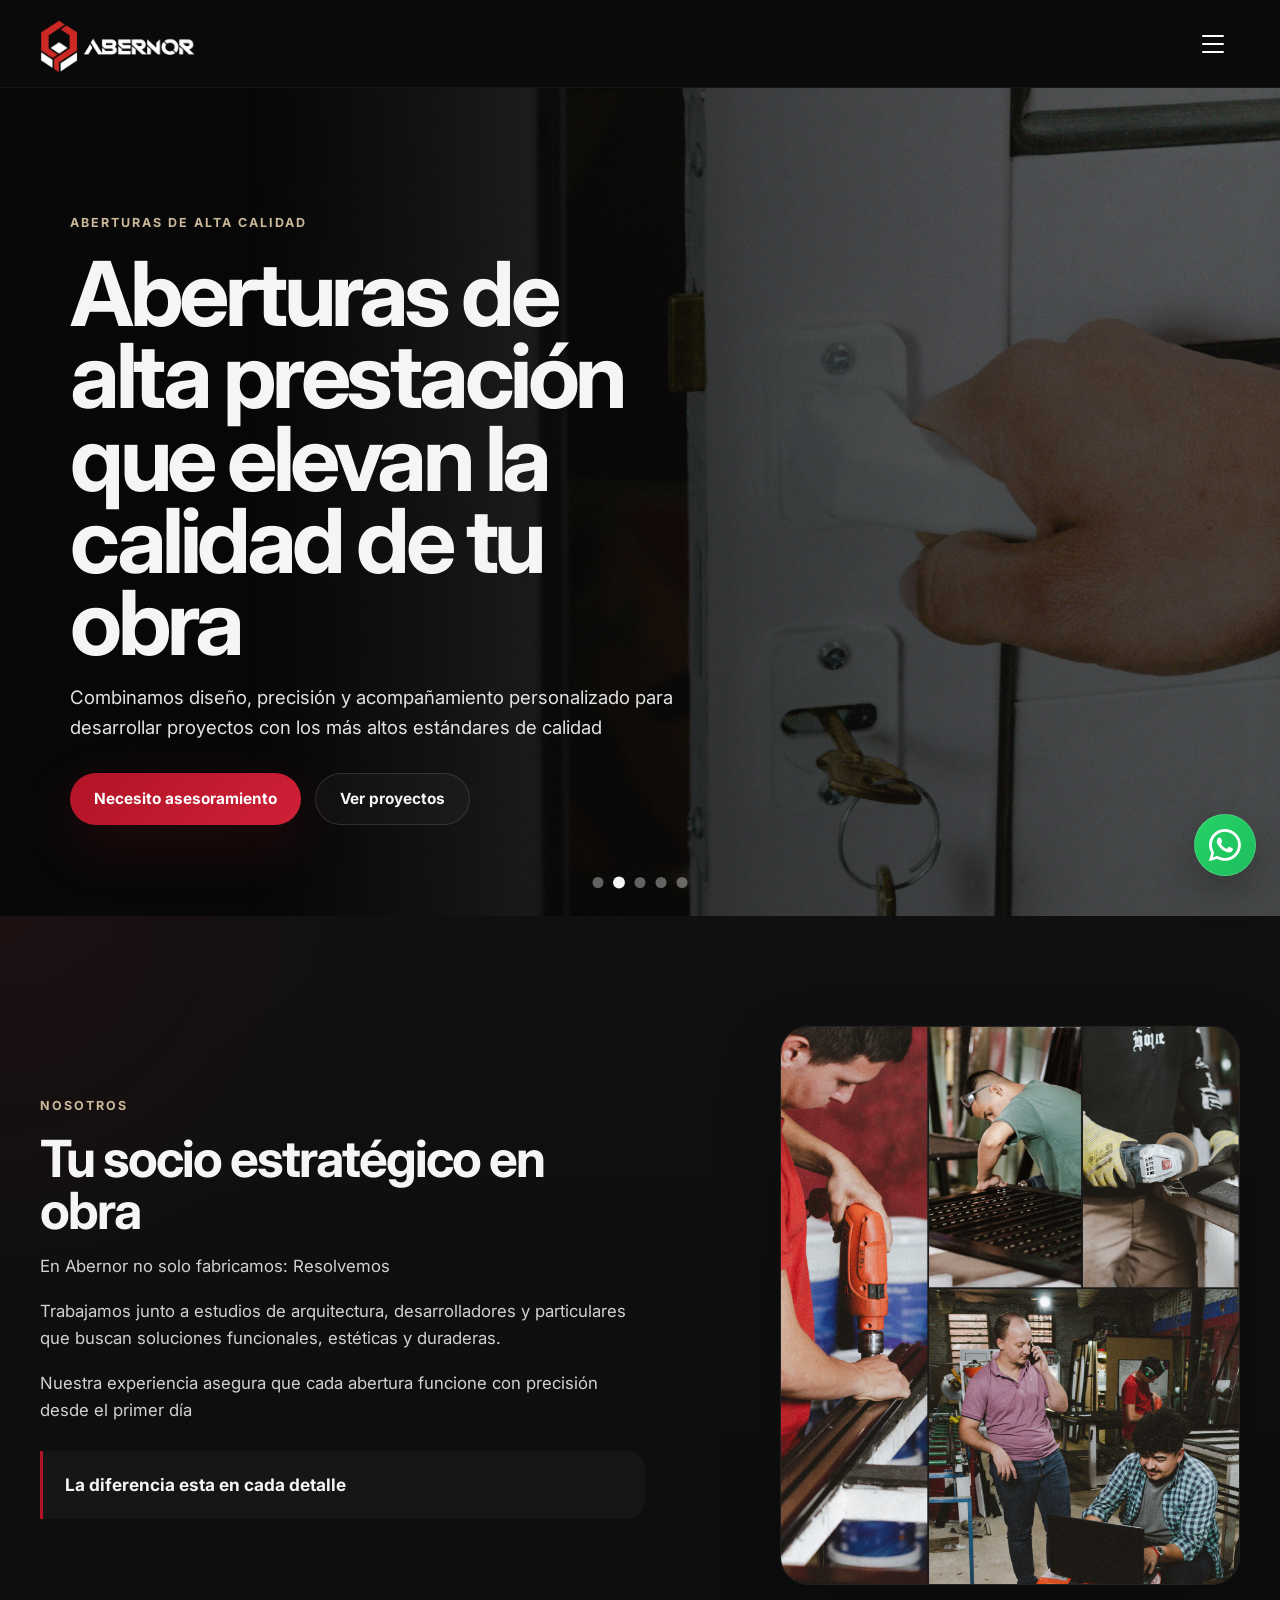
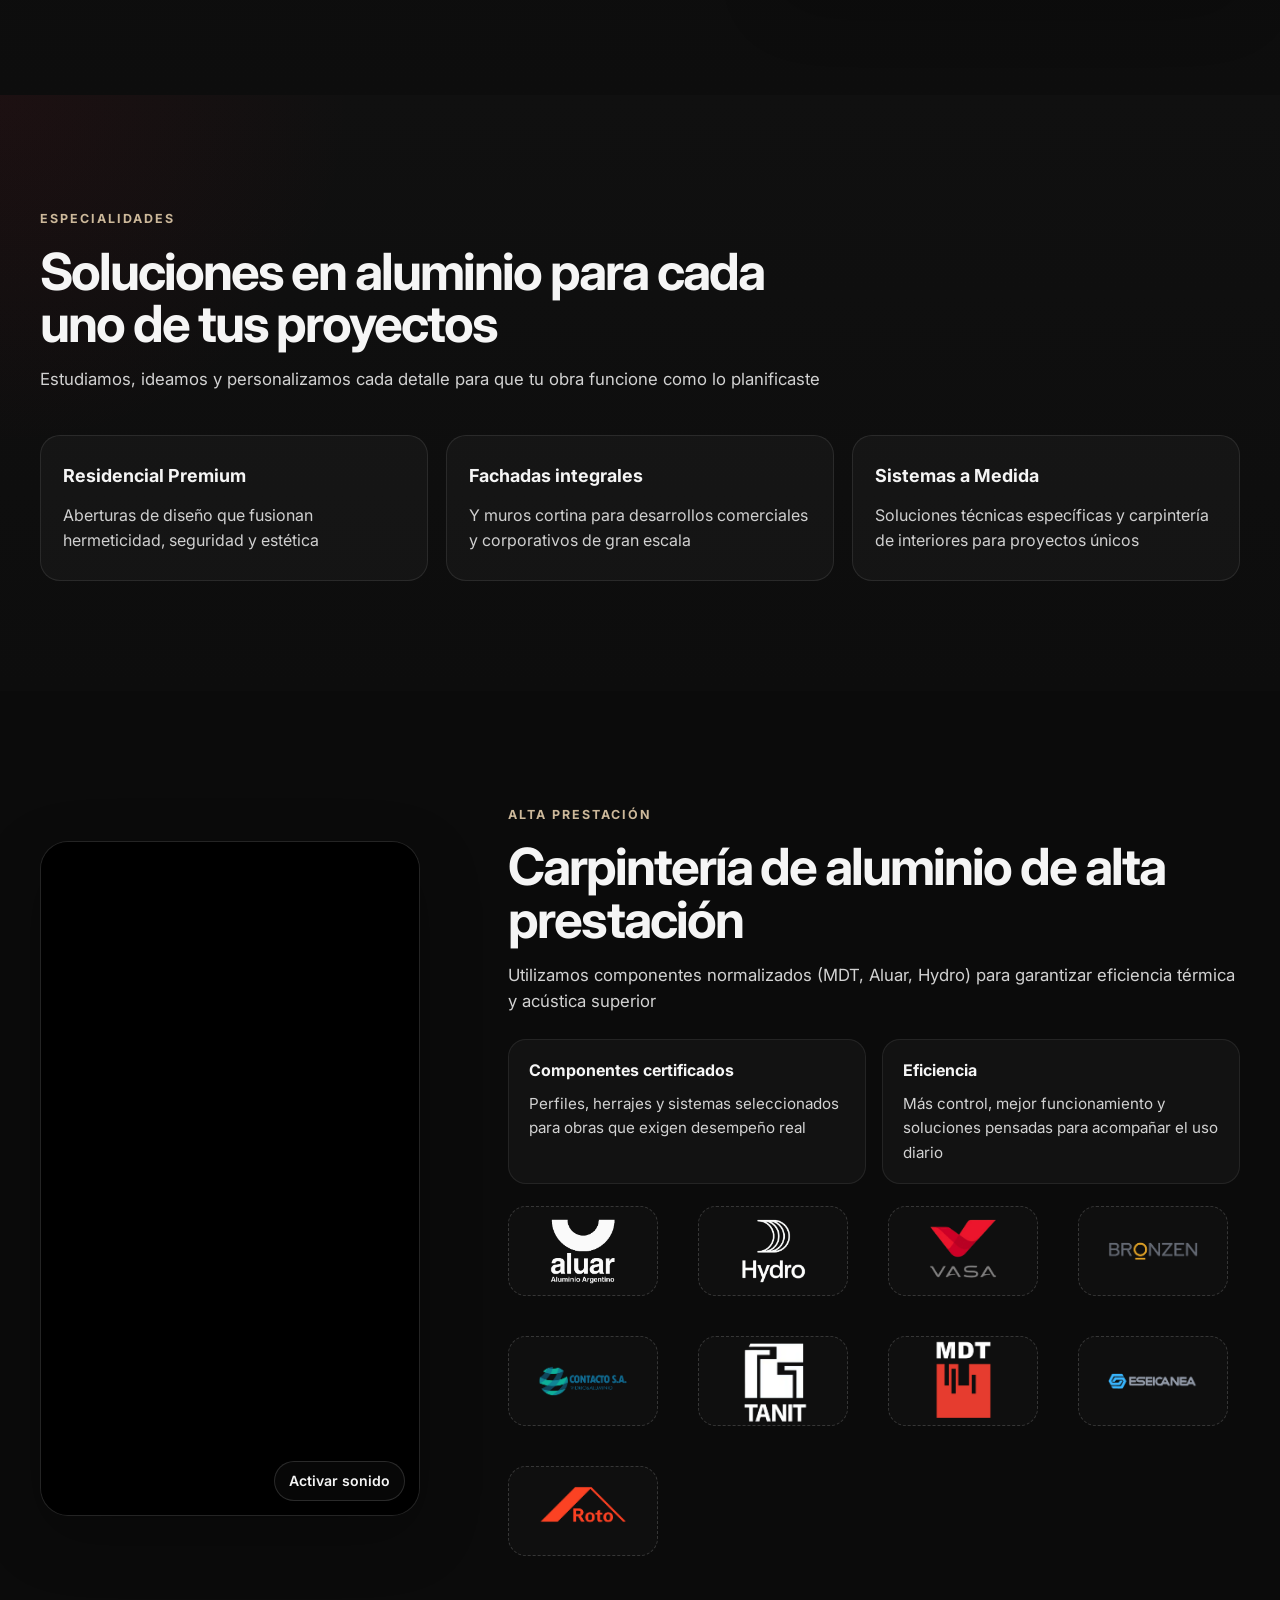
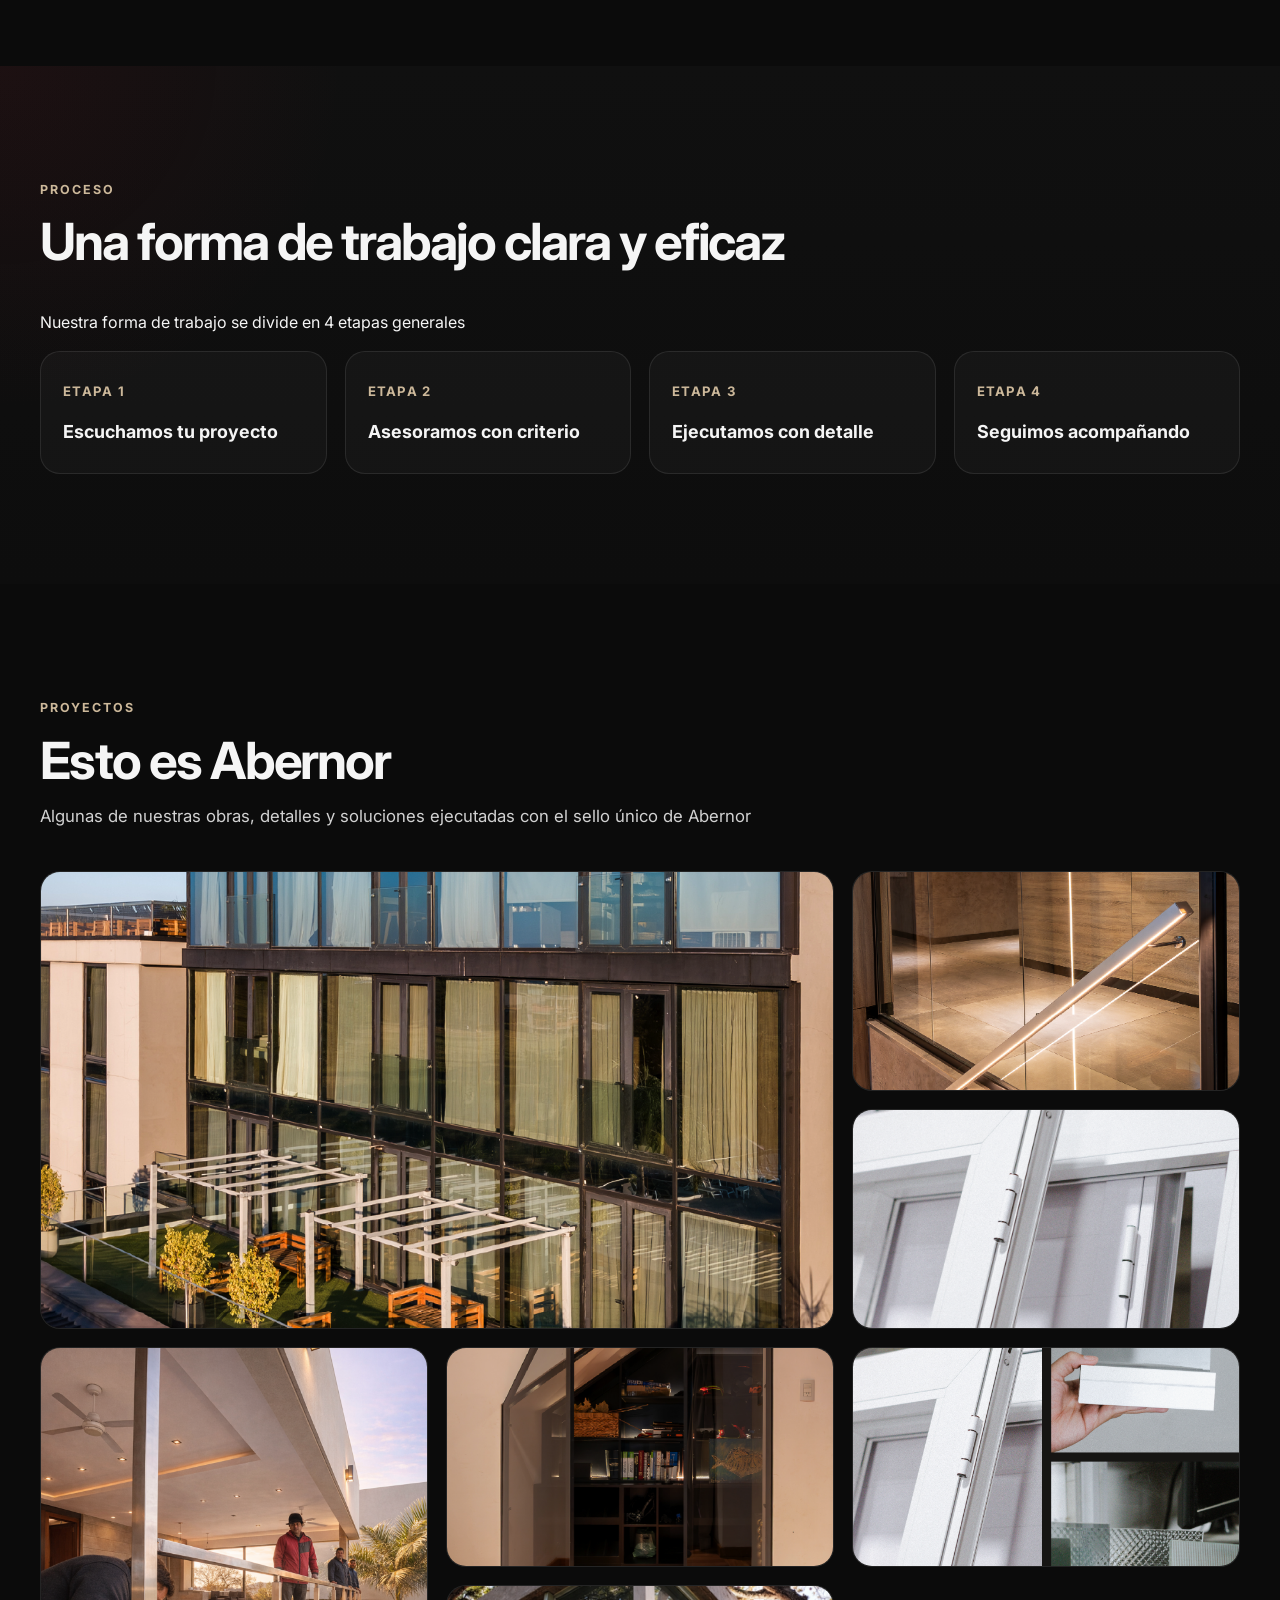
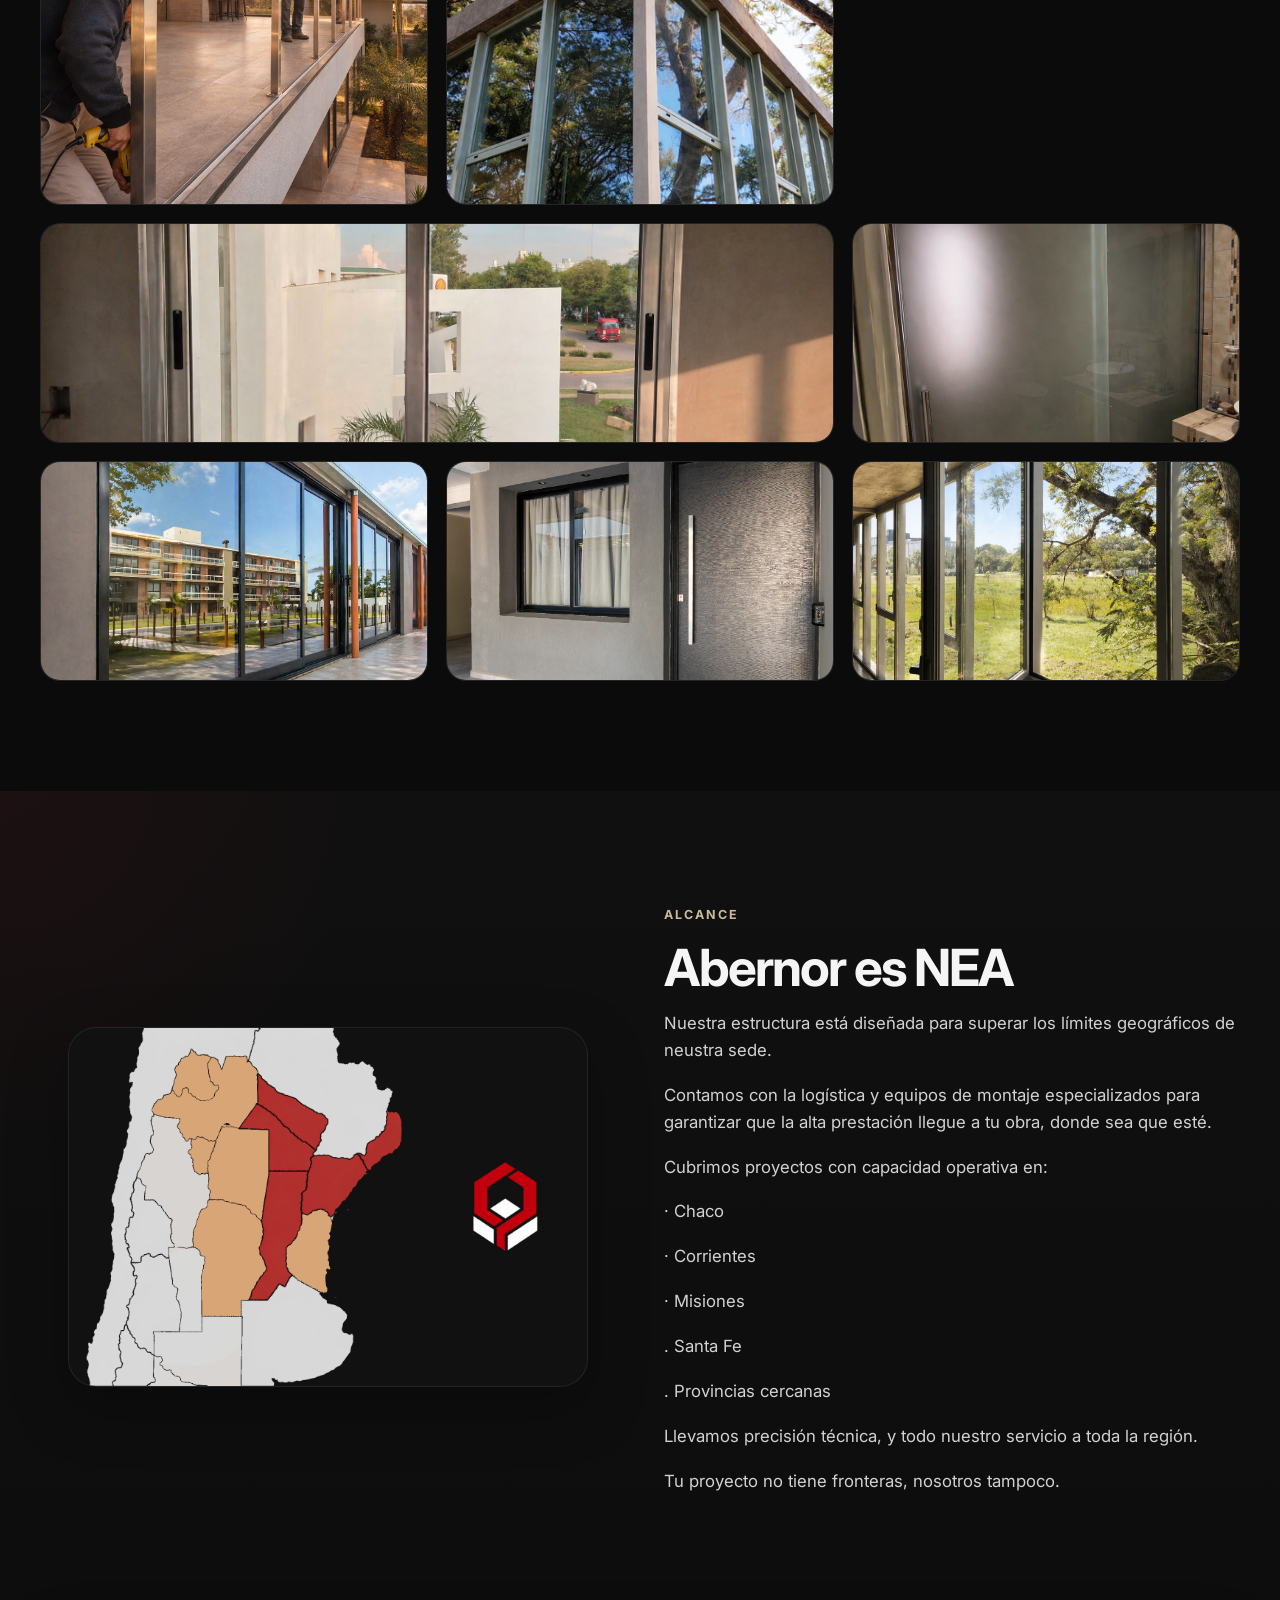
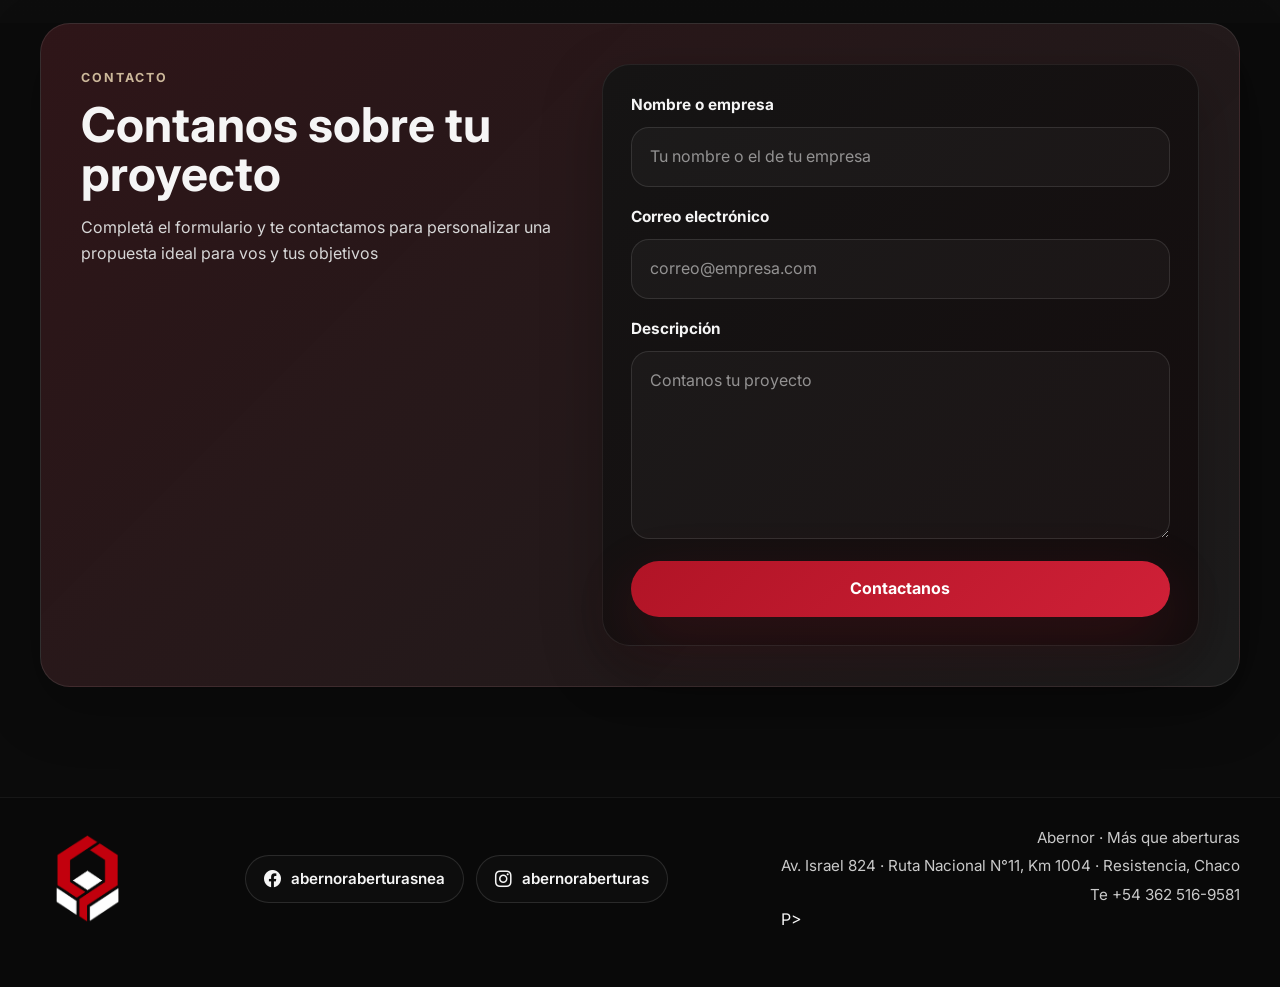
==== index.html @ 765af162 "Update index.html" ====
<!DOCTYPE html>
<html lang="es">
<head>
  <!-- =========================
       META / SEO
  ========================== -->
  <meta charset="UTF-8" />
  <meta name="viewport" content="width=device-width, initial-scale=1.0" />

  <title>Abernor | Aberturas de Alta Prestación</title>
  <meta
    name="description"
    content="Carpintería de aluminio de alta prestación. Elevamos el estándar de confort y diseño en cada obra."
  />

  <!-- =========================
       FUENTES / ICONOS / CSS
  ========================== -->
  <link rel="preconnect" href="https://fonts.googleapis.com" />
  <link rel="preconnect" href="https://fonts.gstatic.com" crossorigin />
  <link
    href="https://fonts.googleapis.com/css2?family=Inter:wght@400;500;600;700;800&display=swap"
    rel="stylesheet"
  />
  <link
    rel="stylesheet"
    href="https://cdn.jsdelivr.net/npm/bootstrap-icons@1.11.3/font/bootstrap-icons.min.css"
  />
  <link rel="stylesheet" href="style.css" />

    <!-- =========================
       FAVICON LOGO BUSCADORES
  ========================== -->

  <link rel="icon" href="/Media/Logos/logo_favicon.png" sizes="48x48" type="image/png">
  
</head>

<body>
  <!-- =========================
       HEADER
  ========================== -->
  <header class="site-header">
    <div class="container header-inner">
      <a href="#inicio" class="brand" aria-label="Ir al inicio">
        <img src="./Media/Logos/Abernor Rectangulo.png" alt="Abernor" class="brand-logo" />
      </a>

      <button
        class="menu-toggle"
        id="menuToggle"
        type="button"
        aria-label="Abrir menú"
        aria-expanded="false"
        aria-controls="mobileMenu"
      >
        <span></span>
        <span></span>
        <span></span>
      </button>
    </div>

    <nav class="mobile-menu" id="mobileMenu" aria-label="Menú principal">
      <a href="#inicio">Inicio</a>
      <a href="#nosotros">Nosotros</a>
      <a href="#especialidades">Especialidades</a>
      <a href="#alta-prestacion">Alta prestación</a>
      <a href="#proceso">Proceso</a>
      <a href="#proyectos">Proyectos</a>
      <a href="#alcance">Alcance</a>
      <a href="#contacto">Contacto</a>
    </nav>
  </header>

  <main>
    <!-- =========================
         HERO / BANNER
    ========================== -->
    <section class="hero hero-banner-mode" id="inicio">
      <div class="hero-slider-bg" id="heroBanner">
        <div class="hero-banner-slide active">
          <picture>
            <source media="(max-width: 640px)" srcset="./Media/Banner/mobile/banner1-mobile.webp" />
            <source media="(max-width: 1024px)" srcset="./Media/Banner/tablet/banner1-tablet.webp" />
            <img src="./Media/Banner/banner1.webp" alt="Aberturas premium Abernor" class="hero-banner-bg-image" />
          </picture>
        </div>

        <div class="hero-banner-slide">
          <picture>
            <source media="(max-width: 640px)" srcset="./Media/Banner/mobile/banner5-mobile.webp" />
            <source media="(max-width: 1024px)" srcset="./Media/Banner/tablet/banner5-tablet.webp" />
            <img src="./Media/Banner/banner5.webp" alt="Equipo de Abernor trabajando" class="hero-banner-bg-image" />
          </picture>
        </div>

        <div class="hero-banner-slide">
          <picture>
            <source media="(max-width: 640px)" srcset="./Media/Banner/mobile/banner4-mobile.webp" />
            <source media="(max-width: 1024px)" srcset="./Media/Banner/tablet/banner4-tablet.webp" />
            <img src="./Media/Banner/banner4.webp" alt="Detalle de obra Abernor" class="hero-banner-bg-image" />
          </picture>
        </div>

        <div class="hero-banner-slide">
          <picture>
            <source media="(max-width: 640px)" srcset="./Media/Banner/mobile/banner3-mobile.webp" />
            <source media="(max-width: 1024px)" srcset="./Media/Banner/tablet/banner3-tablet.webp" />
            <img src="./Media/Banner/banner3.webp" alt="Proyecto Abernor" class="hero-banner-bg-image" />
          </picture>
        </div>

        <div class="hero-banner-slide">
          <picture>
            <source media="(max-width: 640px)" srcset="./Media/Banner/mobile/banner2-mobile.webp" />
            <source media="(max-width: 1024px)" srcset="./Media/Banner/tablet/banner2-tablet.webp" />
            <img src="./Media/Banner/banner2.webp" alt="Obra Abernor" class="hero-banner-bg-image" />
          </picture>
        </div>

        <div class="hero-overlay"></div>
      </div>

      <div class="container hero-content-wrap">
        <div class="hero-content hero-content-overlay">
          <span class="eyebrow">ABERTURAS DE ALTA CALIDAD</span>

          <h1>
            Aberturas de alta prestación
            <span>que elevan la calidad de tu obra</span>
          </h1>

          <p class="hero-text">
            Combinamos diseño, precisión y acompañamiento personalizado para
            desarrollar proyectos con los más altos estándares de calidad
          </p>

          <div class="hero-actions">
            <a href="#contacto" class="btn btn-primary">Necesito asesoramiento</a>
            <a href="#proyectos" class="btn btn-secondary">Ver proyectos</a>
          </div>
        </div>
      </div>

      <div class="hero-banner-dots hero-banner-dots-overlay">
        <button class="hero-dot active" type="button" aria-label="Ir a imagen 1"></button>
        <button class="hero-dot" type="button" aria-label="Ir a imagen 2"></button>
        <button class="hero-dot" type="button" aria-label="Ir a imagen 3"></button>
        <button class="hero-dot" type="button" aria-label="Ir a imagen 4"></button>
        <button class="hero-dot" type="button" aria-label="Ir a imagen 5"></button>
      </div>
    </section>


    <!-- =========================
         NOSOTROS
    ========================== -->
    <section class="section section-dark" id="nosotros">
      <div class="container split-grid about-grid">
        <div class="section-copy about-copy">
          <span class="section-tag">NOSOTROS</span>
          <h2>Tu socio estratégico en obra</h2>

          <p>
            En Abernor no solo fabricamos: Resolvemos
          </p>
          <p>
            Trabajamos junto a
            estudios de arquitectura, desarrolladores y particulares que buscan soluciones funcionales, estéticas y duraderas.
          </p>
          </p>

          <p>
            Nuestra experiencia asegura que cada abertura funcione con precisión
            desde el primer día
          </p>

          <div class="about-hook">
            <strong>La diferencia esta en cada detalle</strong>
          </div>
        </div>

        <div class="section-visual about-visual">
          <div class="about-image-wrap">
            <img
              src="./Media/equipo.png"
              alt="Equipo Abernor trabajando en desarrollo de obra"
              class="section-image about-image"
              loading="lazy"
            />
          </div>
        </div>
      </div>
    </section>


    <!-- =========================
         ESPECIALIDADES
    ========================== -->
    <section class="section section-dark" id="especialidades">
      <div class="container">
        <div class="section-head">
          <span class="section-tag">ESPECIALIDADES</span>
          <h2>Soluciones en aluminio para cada uno de tus proyectos</h2>
          <p>
            Estudiamos, ideamos y personalizamos cada detalle para que tu obra funcione como lo planificaste
          </p>
        </div>

        <div class="process-grid specialties-grid">
          <article class="process-card specialty-card">
            <h3>Residencial Premium</h3>
            <p>
              Aberturas de diseño que fusionan hermeticidad, seguridad y estética
            </p>
          </article>

          <article class="process-card specialty-card">
            <h3>Fachadas integrales</h3>
            <p>
              Y muros cortina para desarrollos comerciales y corporativos de gran escala
            </p>
          </article>

          <article class="process-card specialty-card">
            <h3>Sistemas a Medida</h3>
            <p>
              Soluciones técnicas específicas y carpintería de interiores para proyectos únicos
            </p>
          </article>
        </div>
      </div>
    </section>

    <!-- =========================
         ALTA PRESTACIÓN
    ========================== -->
    <section class="section quality-section" id="alta-prestacion">
      <div class="container quality-grid">
        <div class="quality-visuals">
          <div class="quality-video-wrap">
            <video class="quality-video" id="qualityVideo" autoplay muted loop playsinline preload="auto" >
              <source src="./Media/Videos/produccion.mp4" type="video/mp4" >
              Tu navegador no soporta video HTML5.
            </video>

            <button
              class="video-audio-toggle"
              id="videoAudioToggle"
              type="button"
              aria-label="Activar sonido del video"
            >
              Activar sonido
            </button>
          </div>
        </div>

        <div class="section-copy">
          <span class="section-tag">ALTA PRESTACIÓN</span>
          <h2>Carpintería de aluminio de alta prestación</h2>

          <p>
            Utilizamos componentes normalizados (MDT, Aluar, Hydro) para garantizar eficiencia térmica y acústica superior
          </p>

          <div class="quality-highlight-grid">
            <div class="quality-highlight-card">
              <h3>Componentes certificados</h3>
              <p>Perfiles, herrajes y sistemas seleccionados para obras que exigen desempeño real</p>
            </div>

            <div class="quality-highlight-card">
              <h3>Eficiencia</h3>
              <p>Más control, mejor funcionamiento y soluciones pensadas para acompañar el uso diario</p>
            </div>
          </div>

          <div class="provider-logos">
            <div class="provider-logo-box">
              <img src="./Media/Logos/aluar.png" alt="Logo Aluar" class="provider-logo-image" loading="lazy" />
            </div>

            <div class="provider-logo-box">
              <img src="./Media/Logos/hydro.png" alt="Logo Hydro" class="provider-logo-image" loading="lazy" />
            </div>

            <div class="provider-logo-box">
              <img src="./Media/Logos/vasa.png" alt="Logo VASA" class="provider-logo-image" loading="lazy" />
            </div>

            <div class="provider-logo-box">
              <img src="./Media/Logos/bronzen.png" alt="Logo proveedor" class="provider-logo-image" loading="lazy" />
            </div>

            <div class="provider-logo-box">
              <img src="./Media/Logos/contacto.png" alt="Logo proveedor" class="provider-logo-image" loading="lazy" />
            </div>

            <div class="provider-logo-box">
              <img src="./Media/Logos/tanit.png" alt="Logo proveedor" class="provider-logo-image" loading="lazy" />
            </div>

            <div class="provider-logo-box">
              <img src="./Media/Logos/mdt.png" alt="Logo proveedor" class="provider-logo-image" loading="lazy" />
            </div>

            <div class="provider-logo-box">
              <img src="./Media/Logos/eseicanea.png" alt="Logo proveedor" class="provider-logo-image" loading="lazy" />
            </div>

            <div class="provider-logo-box">
              <img src="./Media/Logos/roto.png" alt="Logo proveedor" class="provider-logo-image" loading="lazy" />
            </div>


          </div>

        </div>
      </div>
    </section>

    <!-- =========================
         PROCESO
    ========================== -->
    <section class="section section-dark" id="proceso">
      <div class="container">
        <div class="section-head">
          <span class="section-tag">PROCESO</span>
          <h2>Una forma de trabajo clara y eficaz</h2>
        </div>
        <p>
            Nuestra forma de trabajo se divide en 4 etapas generales
        </p>

        <div class="process-grid">
          <article class="process-card">
            <span class="process-step">Etapa 1</span>
            <h3>Escuchamos tu proyecto</h3>
          </article>

          <article class="process-card">
            <span class="process-step">Etapa 2</span>
            <h3>Asesoramos con criterio</h3>
          </article>

          <article class="process-card">
            <span class="process-step">Etapa 3</span>
            <h3>Ejecutamos con detalle</h3>
          </article>

          <article class="process-card">
            <span class="process-step">Etapa 4</span>
            <h3>Seguimos acompañando</h3>
          </article>
        </div>
      </div>
    </section>

    <!-- =========================
         PROYECTOS
    ========================== -->
    <section class="section" id="proyectos">
      <div class="container">
        <div class="section-head">
          <span class="section-tag">PROYECTOS</span>
          <h2>Esto es Abernor</h2>
          <p>Algunas de nuestras obras, detalles y soluciones ejecutadas con el sello único de Abernor</p>
        </div>

        <div class="gallery-grid gallery-grid-12">
          <button class="gallery-card gallery-card-large" type="button" aria-label="Abrir proyecto 1">
            <img src="./Media/Obras/fachada.png" alt="Fachada integral en proyecto residencial" class="gallery-image" loading="lazy" />
          </button>

          <button class="gallery-card" type="button" aria-label="Abrir proyecto 2">
            <img src="./Media/Obras/ventanas.png" alt="Ventanales de aluminio de alta prestación" class="gallery-image" loading="lazy" />
          </button>

          <button class="gallery-card" type="button" aria-label="Abrir proyecto 3">
            <img src="./Media/Obras/puerta.png" alt="Detalle de terminación en carpintería de aluminio" class="gallery-image" loading="lazy" />
          </button>

          <button class="gallery-card gallery-card-tall" type="button" aria-label="Abrir proyecto 4">
            <img src="./Media/Obras/balcon.png" alt="Balcón con cerramiento de vidrio y aluminio" class="gallery-image" loading="lazy" />
          </button>

          <button class="gallery-card" type="button" aria-label="Abrir proyecto 5">
            <img src="./Media/Obras/terminacion.png" alt="Puerta de diseño instalada en obra" class="gallery-image" loading="lazy" />
          </button>

          <button class="gallery-card" type="button" aria-label="Abrir proyecto 6">
            <img src="./Media/Obras/materiales1.png" alt="Esquina vidriada en proyecto arquitectónico" class="gallery-image" loading="lazy" />
          </button>

          <button class="gallery-card" type="button" aria-label="Abrir proyecto 7">
            <img src="./Media/Obras/esquina.png" alt="Aberturas premium en fachada moderna" class="gallery-image" loading="lazy" />
          </button>

          <button class="gallery-card gallery-card-wide" type="button" aria-label="Abrir proyecto 8">
            <img src="./Media/Obras/ventana2.png" alt="Frente integral con grandes paños vidriados" class="gallery-image" loading="lazy" />
          </button>

          <button class="gallery-card" type="button" aria-label="Abrir proyecto 9">
            <img src="./Media/Obras/baño.png" alt="Detalle técnico y terminación de obra" class="gallery-image" loading="lazy" />
          </button>

          <button class="gallery-card" type="button" aria-label="Abrir proyecto 10">
            <img src="./Media/Obras/ventanal.png" alt="Interior con cerramiento a medida" class="gallery-image" loading="lazy" />
          </button>

          <button class="gallery-card" type="button" aria-label="Abrir proyecto 11">
            <img src="./Media/Obras/casa.png" alt="Aberturas de aluminio en obra terminada" class="gallery-image" loading="lazy" />
          </button>

          <button class="gallery-card" type="button" aria-label="Abrir proyecto 12">
            <img src="./Media/Obras/ventanal2.png" alt="Proyecto con carpintería de aluminio y vidrio" class="gallery-image" loading="lazy" />
          </button>
        </div>
      </div>
    </section>

 
    <!-- =========================
         ALCANCE REGIONAL
    ========================== -->
    <section class="section section-dark regional-section" id="alcance">
      <div class="container regional-grid regional-grid-image">
        <div class="regional-visual">
          <div class="regional-image-wrap">
            <img
              src="./Media/mapa.png"
              alt="Mapa de alcance logístico de Abernor en el NEA"
              class="regional-image"
              loading="lazy"
            />
          </div>
        </div>

        <div class="section-copy regional-copy">
          <span class="section-tag">ALCANCE</span>
          <h2>Abernor es NEA</h2>
          <p>
            Nuestra estructura está diseñada para superar los límites geográficos de neustra sede.
          </p>
          <p>Contamos con la logística y equipos de montaje especializados para garantizar que la alta prestación
             llegue a tu obra, donde sea que esté.
          </p>
          <p>Cubrimos proyectos con capacidad operativa en:</p>
          <p> · Chaco </p>
          <p> · Corrientes  </p>
          <p> · Misiones  </p>
          <p> . Santa Fe  </p>
          <p> . Provincias cercanas  </p>
          <p>Llevamos precisión técnica, y todo nuestro servicio a toda la región. </p>
          <p>Tu proyecto no tiene fronteras, nosotros tampoco.</p>
          </p>
        </div>
      </div>
    </section>


    <!-- =========================
         CONTACTO
    ========================== -->
    <section class="cta-section" id="contacto">
      <div class="container cta-box cta-form-box">
        <div class="cta-copy">
          <span class="section-tag">CONTACTO</span>
          <h2>Contanos sobre tu proyecto</h2>
          <p>
            Completá el formulario y te contactamos para personalizar una propuesta ideal para vos y tus objetivos
          </p>
        </div>


        <!-- FORMULARIO FORSMPREE -->
        <form
        class="contact-form"
        id="contactForm"
        action="https://formspree.io/f/mjgjjygy"
        method="POST"
      >
        <input type="hidden" name="_subject" value="Nuevo Contacto - Landing Abernor" />
      
        <div class="form-group">
          <label for="nombre">Nombre o empresa</label>
          <input
            type="text"
            id="nombre"
            name="nombre"
            placeholder="Tu nombre o el de tu empresa"
            required
          />
        </div>
      
        <div class="form-group">
          <label for="email">Correo electrónico</label>
          <input
            type="email"
            id="email"
            name="email"
            placeholder="correo@empresa.com"
            required
          />
        </div>
      
        <div class="form-group">
          <label for="mensaje">Descripción </label>
          <textarea
            id="mensaje"
            name="mensaje"
            rows="6"
            placeholder="Contanos tu proyecto"
            required
          ></textarea>
        </div>
      
        <button type="submit" class="btn btn-primary form-submit-btn">
          Contactanos

        </button>
        <input type="hidden" name="_next" value="https://abernoraberturas/gracias.html" />

        </form>

  

      </div>
    </section>
  </main>

  <!-- =========================
       FOOTER
  ========================== -->
  <footer class="site-footer">
    <div class="container footer-inner">
      <div class="footer-brand">
        <img src="./Media/Logos/logo Abernor.png" alt="Logo de Abernor" class="footer-logo" />
      </div>

      <div class="footer-social">
        <a
          href="https://www.facebook.com/abernoraberturasnea/"
          class="social-link"
          target="_blank"
          rel="noopener noreferrer"
          aria-label="Facebook de Abernor"
        >
          <i class="bi bi-facebook" aria-hidden="true"></i>
          <span>abernoraberturasnea</span>
        </a>

        <a
          href="https://www.instagram.com/abernoraberturas/"
          class="social-link"
          target="_blank"
          rel="noopener noreferrer"
          aria-label="Instagram de Abernor"
        >
          <i class="bi bi-instagram" aria-hidden="true"></i>
          <span>abernoraberturas</span>
        </a>
      </div>

      <div class="footer-text">
        <p>Abernor · Más que aberturas</p>
        <p>Av. Israel 824 · Ruta Nacional N°11, Km 1004 · Resistencia, Chaco</p>
        <p>Te +54 362 516-9581</p>P>
      </div>
    </div>
  </footer>

  <!-- =========================
       WHATSAPP FLOAT
  ========================== -->
  <a
    href="https://wa.me/+543625169581?text=Hola%2C%20quiero%20cotizar%20mi%20proyecto"
    class="whatsapp-float icon-only"
    target="_blank"
    rel="noopener noreferrer"
    aria-label="Contactar por WhatsApp"
  >
    <i class="bi bi-whatsapp" aria-hidden="true"></i>
  </a>

  <!-- =========================
       LIGHTBOX GALERÍA
  ========================== -->
  <div class="gallery-modal" id="galleryModal" aria-hidden="true">
    <div class="gallery-modal-backdrop" id="galleryModalBackdrop"></div>

    <div class="gallery-modal-content" role="dialog" aria-modal="true" aria-label="Vista ampliada de imagen">
      <button class="gallery-modal-close" id="galleryModalClose" type="button" aria-label="Cerrar imagen">
        ×
      </button>
      <img src="" alt="Imagen ampliada" class="gallery-modal-image" id="galleryModalImage" />
    </div>
  </div>

  <!-- =========================
       SCRIPTS
  ========================== -->
  <script>
    const menuToggle = document.getElementById("menuToggle");
    const mobileMenu = document.getElementById("mobileMenu");
    const qualityVideo = document.getElementById("qualityVideo");
    const videoAudioToggle = document.getElementById("videoAudioToggle");
    const heroSlides = document.querySelectorAll(".hero-banner-slide");
    const heroDots = document.querySelectorAll(".hero-dot");
    const galleryCards = document.querySelectorAll(".gallery-card");
    const galleryModal = document.getElementById("galleryModal");
    const galleryModalImage = document.getElementById("galleryModalImage");
    const galleryModalClose = document.getElementById("galleryModalClose");
    const galleryModalBackdrop = document.getElementById("galleryModalBackdrop");

    /* =========================
       MENÚ MOBILE
    ========================== */
    if (menuToggle && mobileMenu) {
      menuToggle.addEventListener("click", () => {
        const isActive = menuToggle.classList.toggle("active");
        mobileMenu.classList.toggle("active");
        menuToggle.setAttribute("aria-expanded", String(isActive));
      });

      mobileMenu.querySelectorAll("a").forEach((link) => {
        link.addEventListener("click", () => {
          menuToggle.classList.remove("active");
          mobileMenu.classList.remove("active");
          menuToggle.setAttribute("aria-expanded", "false");
        });
      });
    }

    /* =========================
       VIDEO SONIDO
    ========================== */
    if (qualityVideo && videoAudioToggle) {
      videoAudioToggle.addEventListener("click", () => {
        qualityVideo.muted = !qualityVideo.muted;

        if (qualityVideo.muted) {
          videoAudioToggle.textContent = "Activar sonido";
          videoAudioToggle.setAttribute("aria-label", "Activar sonido del video");
        } else {
          videoAudioToggle.textContent = "Silenciar";
          videoAudioToggle.setAttribute("aria-label", "Silenciar video");
        }
      });
    }

    const video = document.getElementById('qualityVideo');

    video.addEventListener('ended', function() {
        this.currentTime = 0;
        this.play();
    }, false);
    
    // Opcional: Forzar el play si se queda en negro al cargar
    video.play().catch(error => {
        console.log("El autoplay fue bloqueado o el video falló al reiniciar");
    });

    /* =========================
       HERO SLIDER
    ========================== */
    if (heroSlides.length && heroDots.length) {
      let heroCurrent = 0;

      const showHeroSlide = (index) => {
        heroSlides.forEach((slide, i) => {
          slide.classList.toggle("active", i === index);
        });

        heroDots.forEach((dot, i) => {
          dot.classList.toggle("active", i === index);
        });

        heroCurrent = index;
      };

      heroDots.forEach((dot, index) => {
        dot.addEventListener("click", () => showHeroSlide(index));
      });

      setInterval(() => {
        const nextIndex = (heroCurrent + 1) % heroSlides.length;
        showHeroSlide(nextIndex);
      }, 4500);
    }

    /* =========================
       LIGHTBOX GALERÍA
    ========================== */
    if (galleryCards.length && galleryModal && galleryModalImage) {
      const openGalleryModal = (src, alt) => {
        galleryModalImage.src = src;
        galleryModalImage.alt = alt || "Imagen ampliada";
        galleryModal.classList.add("active");
        galleryModal.setAttribute("aria-hidden", "false");
        document.body.style.overflow = "hidden";
      };

      const closeGalleryModal = () => {
        galleryModal.classList.remove("active");
        galleryModal.setAttribute("aria-hidden", "true");
        galleryModalImage.src = "";
        galleryModalImage.alt = "";
        document.body.style.overflow = "";
      };

      galleryCards.forEach((card) => {
        card.addEventListener("click", () => {
          const img = card.querySelector("img");
          if (!img) return;
          openGalleryModal(img.src, img.alt);
        });
      });

      if (galleryModalClose) {
        galleryModalClose.addEventListener("click", closeGalleryModal);
      }

      if (galleryModalBackdrop) {
        galleryModalBackdrop.addEventListener("click", closeGalleryModal);
      }

      document.addEventListener("keydown", (event) => {
        if (event.key === "Escape" && galleryModal.classList.contains("active")) {
          closeGalleryModal();
        }
      });
    }

    
  </script>
  <script type="application/ld+json">
{
  "@context": "https://schema.org",
  "@type": "Organization",
  "url": "https://www.abernoraberturas.com",
  "logo": "https://www.abernoraberturas.com/Media/Logos/logo_favicon.png"
}
</script>
</body>
</html>
---- style.css ----
:root {
  --color-primary: #b11426;
  --color-primary-dark: #86101d;
  --color-black: #0b0b0b;
  --color-black-soft: #121212;
  --color-black-card: #161616;
  --color-white: #f5f5f5;
  --color-white-soft: #d7d7d7;
  --color-border: rgba(255, 255, 255, 0.09);
  --color-beige: #ccb89a;
  --shadow-soft: 0 20px 60px rgba(0, 0, 0, 0.25);
  --shadow-red: 0 20px 60px rgba(177, 20, 38, 0.18);
  --radius-lg: 28px;
  --radius-md: 20px;
  --radius-sm: 14px;
  --container: 1200px;
  --transition: 0.3s ease;
}

/* =========================
   RESET / BASE
========================== */
* {
  box-sizing: border-box;
}

html {
  scroll-behavior: smooth;
}

body {
  margin: 0;
  font-family: "Inter", sans-serif;
  background: var(--color-black);
  color: var(--color-white);
  line-height: 1.6;
  -webkit-font-smoothing: antialiased;
  text-rendering: optimizeLegibility;
  overflow-x: hidden;
}

img,
video {
  max-width: 100%;
  display: block;
}

a {
  color: inherit;
  text-decoration: none;
}

button,
input,
textarea {
  font: inherit;
}

.container {
  width: min(calc(100% - 40px), var(--container));
  margin: 0 auto;
}

/* =========================
   HEADER
========================== */
.site-header {
  position: sticky;
  top: 0;
  z-index: 1000;
  backdrop-filter: blur(14px);
  background: rgba(11, 11, 11, 0.72);
  border-bottom: 1px solid rgba(255, 255, 255, 0.05);
}

.header-inner {
  position: relative;
  min-height: 84px;
  display: flex;
  align-items: center;
  justify-content: space-between;
  gap: 20px;
}

.brand {
  display: inline-flex;
  align-items: center;
}

.brand-logo {
  height: 87px;
  width: auto;
}

.menu-toggle {
  width: 44px;
  height: 44px;
  display: flex;
  flex-direction: column;
  justify-content: center;
  gap: 6px;
  background: transparent;
  border: none;
  cursor: pointer;
  z-index: 1300;
}

.menu-toggle span {
  display: block;
  height: 2px;
  width: 22px;
  background: white;
  border-radius: 2px;
  transition: 0.3s ease;
}

.menu-toggle.active span:nth-child(1) {
  transform: translateY(8px) rotate(45deg);
}

.menu-toggle.active span:nth-child(2) {
  opacity: 0;
}

.menu-toggle.active span:nth-child(3) {
  transform: translateY(-8px) rotate(-45deg);
}

.mobile-menu {
  position: absolute;
  top: 100%;
  right: 20px;
  width: 220px;
  background: #121212;
  border: 1px solid rgba(255, 255, 255, 0.08);
  border-radius: 16px;
  box-shadow: 0 20px 60px rgba(0, 0, 0, 0.4);
  display: none;
  flex-direction: column;
  padding: 12px;
  z-index: 1200;
}

.mobile-menu.active {
  display: flex;
}

.mobile-menu a {
  padding: 12px 14px;
  border-radius: 10px;
  font-size: 0.95rem;
  color: var(--color-white-soft);
  transition: 0.2s ease;
}

.mobile-menu a:hover {
  background: rgba(255, 255, 255, 0.05);
  color: white;
}

/* =========================
   BOTONES
========================== */
.btn {
  display: inline-flex;
  align-items: center;
  justify-content: center;
  text-align: center;
  line-height: 1.2;
  min-height: 52px;
  padding: 0 24px;
  border-radius: 999px;
  font-weight: 700;
  font-size: 0.96rem;
  transition: var(--transition);
  cursor: pointer;
  border: none;
}

.btn-primary {
  background: linear-gradient(135deg, var(--color-primary) 0%, #cf2037 100%);
  color: white;
  box-shadow: var(--shadow-red);
}

.btn-primary:hover {
  transform: translateY(-2px);
  filter: brightness(1.04);
}

.btn-secondary {
  border: 1px solid rgba(255, 255, 255, 0.12);
  color: var(--color-white);
  background: rgba(255, 255, 255, 0.03);
}

.btn-secondary:hover {
  transform: translateY(-2px);
  background: rgba(255, 255, 255, 0.06);
}

/* =========================
   HERO / BANNER
========================== */
.hero {
  position: relative;
  overflow: hidden;
  min-height: 92vh;
  display: flex;
  align-items: center;
  background: #0b0b0b;
}

.hero-banner-mode {
  position: relative;
}

.hero-slider-bg {
  position: absolute;
  inset: 0;
  z-index: 0;
}

.hero-banner-slide {
  position: absolute;
  inset: 0;
  opacity: 0;
  transition: opacity 0.6s ease;
  pointer-events: none;
}

.hero-banner-slide.active {
  opacity: 1;
  pointer-events: auto;
}

.hero-banner-slide picture {
  display: block;
  width: 100%;
  height: 100%;
}

.hero-banner-bg-image {
  width: 100%;
  height: 100%;
  object-fit: cover;
  object-position: center center;
}

.hero-overlay {
  position: absolute;
  inset: 0;
  background:
    linear-gradient(90deg, rgba(11, 11, 11, 0.74) 0%, rgba(11, 11, 11, 0.56) 34%, rgba(11, 11, 11, 0.26) 58%, rgba(11, 11, 11, 0.52) 100%),
    linear-gradient(180deg, rgba(0, 0, 0, 0.26) 0%, rgba(0, 0, 0, 0.34) 100%);
  z-index: 1;
}

.hero-content-wrap {
  position: relative;
  z-index: 2;
  width: 100%;
  padding: 120px 0 90px;
}

.hero-content-overlay {
  max-width: 680px;
  padding-left: 70px;
}

.eyebrow,
.section-tag {
  display: inline-block;
  font-size: 0.78rem;
  font-weight: 700;
  letter-spacing: 0.16em;
  text-transform: uppercase;
  color: var(--color-beige);
}

.hero h1 {
  margin: 18px 0;
  font-size: clamp(3rem, 7vw, 6rem);
  line-height: 0.92;
  letter-spacing: -0.05em;
  max-width: 760px;
}

.hero h1 span {
  display: block;
  color: var(--color-white);
}

.hero-text {
  max-width: 660px;
  font-size: 1.16rem;
  color: rgba(245, 245, 245, 0.92);
  margin-bottom: 30px;
}

.hero-actions {
  display: flex;
  flex-wrap: wrap;
  gap: 14px;
}

.hero-banner-dots-overlay {
  position: absolute;
  left: 50%;
  bottom: 28px;
  transform: translateX(-50%);
  display: flex;
  align-items: center;
  gap: 10px;
  z-index: 3;
}

.hero-dot {
  width: 11px;
  height: 11px;
  padding: 0;
  border-radius: 50%;
  border: none;
  background: rgba(245, 245, 245, 0.38);
  cursor: pointer;
  transition: transform 0.2s ease, background 0.2s ease;
}

.hero-dot.active {
  background: var(--color-white);
  transform: scale(1.08);
}

.hero-dot:hover {
  background: rgba(245, 245, 245, 0.82);
}

/* =========================
   SECCIONES BASE
========================== */
.section {
  padding: 110px 0;
}

.section-dark {
  background:
    radial-gradient(circle at top left, rgba(177, 20, 38, 0.08), transparent 25%),
    linear-gradient(180deg, #101010 0%, #0d0d0d 100%);
}

.section-head {
  max-width: 780px;
  margin-bottom: 42px;
}

.section-head h2,
.section-copy h2 {
  margin: 14px 0 16px;
  font-size: clamp(2rem, 4vw, 3.4rem);
  line-height: 1.02;
  letter-spacing: -0.04em;
}

.section-head p,
.section-copy p {
  color: #d2d2d2;
  font-size: 1.05rem;
}

.section-copy p + p {
  margin-top: 18px;
}

.split-grid {
  display: grid;
  grid-template-columns: 1fr 1fr;
  gap: 48px;
  align-items: center;
}

.section-visual {
  display: flex;
  justify-content: flex-end;
}

.section-image {
  width: 100%;
  height: auto;
  display: block;
  border-radius: var(--radius-md);
}

/* =========================
   NOSOTROS
========================== */
.about-grid {
  grid-template-columns: 1.05fr 0.95fr;
}

.about-copy {
  max-width: 720px;
}

.about-hook {
  margin-top: 28px;
  padding: 20px 22px;
  border-left: 3px solid var(--color-primary);
  border-radius: 0 18px 18px 0;
  background: rgba(255, 255, 255, 0.03);
}

.about-hook strong {
  display: block;
  font-size: 1.08rem;
  color: var(--color-white);
}

.about-visual {
  justify-content: flex-end;
}

.about-image-wrap {
  width: 100%;
  max-width: 460px;
  border-radius: var(--radius-lg);
  overflow: hidden;
  border: 1px solid rgba(255, 255, 255, 0.08);
  box-shadow: var(--shadow-soft);
}

.about-image {
  width: 100%;
  height: 100%;
  object-fit: cover;
}

/* =========================
   GALERÍA 12 ELEMENTOS
========================== */
.gallery-grid-12 {
  grid-template-columns: repeat(4, minmax(0, 1fr));
  grid-auto-rows: 220px;
  gap: 18px;
}

.gallery-grid-12 .gallery-card {
  aspect-ratio: auto;
  height: 100%;
}

.gallery-card-large {
  grid-column: span 2;
  grid-row: span 2;
}

.gallery-card-wide {
  grid-column: span 2;
}

.gallery-card-tall {
  grid-row: span 2;
}

/* =========================
   ALCANCE CON IMAGEN
========================== */
.regional-grid-image {
  grid-template-columns: 1fr 1fr;
  gap: 48px;
  align-items: center;
}

.regional-visual {
  display: flex;
  justify-content: center;
}

.regional-image-wrap {
  width: 100%;
  max-width: 520px;
  border-radius: var(--radius-lg);
  overflow: hidden;
  border: 1px solid rgba(255, 255, 255, 0.08);
  background: #111;
  box-shadow: var(--shadow-soft);
}

.regional-image {
  width: 100%;
  height: auto;
  display: block;
  object-fit: cover;
}



/* =========================
   ESPECIALIDADES / PROCESO
========================== */
.process-grid {
  display: grid;
  grid-template-columns: repeat(4, 1fr);
  gap: 18px;
}

.specialties-grid {
  grid-template-columns: repeat(3, minmax(0, 1fr));
}

.process-card {
  padding: 26px 22px;
  background: rgba(255, 255, 255, 0.03);
  border-radius: var(--radius-md);
  border: 1px solid var(--color-border);
}

.process-step {
  display: inline-block;
  margin-bottom: 16px;
  color: var(--color-beige);
  font-size: 0.82rem;
  font-weight: 700;
  letter-spacing: 0.1em;
  text-transform: uppercase;
}

.process-card h3 {
  margin: 0;
  font-size: 1.12rem;
}

.specialty-card p {
  margin: 12px 0 0;
  color: #d0d0d0;
}

/* =========================
   ALTA PRESTACIÓN
========================== */
.quality-grid {
  display: grid;
  grid-template-columns: minmax(320px, 420px) minmax(0, 1fr);
  gap: 48px;
  align-items: center;
}

.quality-visuals {
  display: flex;
  justify-content: flex-start;
  align-items: center;
  width: 100%;
}

.quality-video-wrap {
  position: relative;
  width: 100%;
  max-width: 380px;
  aspect-ratio: 9 / 16;
  overflow: hidden;
  border-radius: var(--radius-lg);
  background: #111;
  box-shadow: var(--shadow-soft);
  border: 1px solid rgba(255, 255, 255, 0.08);
}

.quality-video {
  width: 100%;
  height: 100%;
  object-fit: cover;
  background: #000;
}

.video-audio-toggle {
  position: absolute;
  right: 14px;
  bottom: 14px;
  z-index: 2;
  border: 1px solid rgba(255, 255, 255, 0.14);
  background: rgba(11, 11, 11, 0.72);
  color: var(--color-white);
  backdrop-filter: blur(10px);
  border-radius: 999px;
  min-height: 40px;
  padding: 0 14px;
  font-size: 0.88rem;
  font-weight: 600;
  cursor: pointer;
  transition: var(--transition);
}

.video-audio-toggle:hover {
  background: rgba(177, 20, 38, 0.9);
  border-color: rgba(255, 255, 255, 0.18);
}

.quality-highlight-grid {
  display: grid;
  grid-template-columns: repeat(2, minmax(0, 1fr));
  gap: 16px;
  margin-top: 24px;
}

.quality-highlight-card {
  padding: 18px 20px;
  border-radius: 18px;
  border: 1px solid rgba(255, 255, 255, 0.08);
  background: rgba(255, 255, 255, 0.03);
}

.quality-highlight-card h3 {
  margin: 0 0 8px;
  font-size: 1rem;
}

.quality-highlight-card p {
  margin: 0;
  font-size: 0.95rem;
  color: #d2d2d2;
}

.provider-logos {
  display: flex;
  flex-wrap: wrap;
  gap: 40px;
  margin-top: 22px;
}

.provider-logo-box {
  width: 150px;
  height: 90px;
  border-radius: 18px;
  border: 1px dashed rgba(255, 255, 255, 0.16);
  background: rgba(255, 255, 255, 0.02);
  display: flex;
  align-items: center;
  justify-content: center;
  padding: 14px;
}

.provider-logo-image {
  max-width: 100%;
  max-height: 90px;
  width: auto;
  height: auto;
  object-fit: contain;
  display: block;
}

/* =========================
   GALERÍA / LIGHTBOX
========================== */
.gallery-grid {
  display: grid;
  grid-template-columns: repeat(3, minmax(0, 1fr));
  gap: 18px;
}

.gallery-card {
  -webkit-appearance: none;
  appearance: none;
  display: block;
  width: 100%;
  aspect-ratio: 1 / 1;
  padding: 0;
  margin: 0;
  border: 1px solid rgba(255, 255, 255, 0.08);
  border-radius: var(--radius-md);
  overflow: hidden;
  background: #111;
  cursor: pointer;
  box-shadow: none;
  line-height: 0;
  transition: transform 0.25s ease, box-shadow 0.25s ease, border-color 0.25s ease;
}

.gallery-card:hover {
  transform: translateY(-4px);
  box-shadow: var(--shadow-soft);
  border-color: rgba(255, 255, 255, 0.16);
}

.gallery-card:focus-visible {
  outline: 2px solid #ffffff;
  outline-offset: 3px;
}

.gallery-image {
  width: 100%;
  height: 100%;
  min-width: 100%;
  min-height: 100%;
  object-fit: cover;
  object-position: center;
  display: block;
  background: #111;
}

.gallery-modal {
  position: fixed;
  inset: 0;
  z-index: 3000;
  display: none;
}

.gallery-modal.active {
  display: block;
}

.gallery-modal-backdrop {
  position: absolute;
  inset: 0;
  background: rgba(0, 0, 0, 0.84);
}

.gallery-modal-content {
  position: relative;
  z-index: 2;
  width: min(92vw, 1100px);
  max-height: 88vh;
  margin: 4vh auto;
  display: flex;
  align-items: center;
  justify-content: center;
}

.gallery-modal-image {
  max-width: 100%;
  max-height: 88vh;
  width: auto;
  height: auto;
  border-radius: 18px;
  box-shadow: 0 24px 80px rgba(0, 0, 0, 0.45);
}

.gallery-modal-close {
  position: absolute;
  top: -16px;
  right: -16px;
  width: 46px;
  height: 46px;
  border: none;
  border-radius: 50%;
  background: rgba(11, 11, 11, 0.88);
  color: white;
  font-size: 2rem;
  line-height: 1;
  cursor: pointer;
  box-shadow: var(--shadow-soft);
}

/* =========================
   ALCANCE REGIONAL
========================== */
.regional-grid {
  display: grid;
  grid-template-columns: 1fr 1fr;
  gap: 48px;
  align-items: center;
}

.regional-map-placeholder {
  min-height: 320px;
  border-radius: var(--radius-lg);
  border: 1px dashed rgba(255, 255, 255, 0.16);
  background:
    linear-gradient(135deg, rgba(177, 20, 38, 0.08), rgba(255, 255, 255, 0.02)),
    #141414;
  display: flex;
  align-items: center;
  justify-content: center;
  color: var(--color-white-soft);
  text-align: center;
  padding: 24px;
}

/* =========================
   MAPA ABSTRACTO NEA
========================== */
.regional-map-card {
  min-height: 320px;
  border-radius: var(--radius-lg);
  border: 1px solid rgba(255, 255, 255, 0.08);
  background:
    radial-gradient(circle at 20% 20%, rgba(177, 20, 38, 0.12), transparent 32%),
    linear-gradient(135deg, rgba(177, 20, 38, 0.06), rgba(255, 255, 255, 0.015)),
    #141414;
  box-shadow: var(--shadow-soft);
  padding: 28px;
  display: flex;
  align-items: center;
  justify-content: center;
}

.nea-map-abstract {
  position: relative;
  width: 100%;
  max-width: 420px;
  aspect-ratio: 1 / 1;
}

.region-chip {
  position: absolute;
  display: inline-flex;
  align-items: center;
  justify-content: center;
  min-width: 118px;
  min-height: 46px;
  padding: 10px 14px;
  border-radius: 999px;
  background: rgba(255, 255, 255, 0.04);
  border: 1px solid rgba(255, 255, 255, 0.12);
  color: var(--color-white-soft);
  font-size: 0.88rem;
  font-weight: 600;
  text-align: center;
  box-shadow: 0 10px 24px rgba(0, 0, 0, 0.12);
}

.region-chip.active {
  background: linear-gradient(135deg, var(--color-primary) 0%, #cf2037 100%);
  color: #fff;
  border-color: rgba(255, 255, 255, 0.14);
  box-shadow: 0 16px 32px rgba(177, 20, 38, 0.28);
}

.region-misiones {
  top: 14%;
  right: 10%;
}

.region-corrientes {
  top: 44%;
  right: 6%;
}

.region-chaco {
  top: 34%;
  left: 16%;
}

.region-santafe {
  bottom: 12%;
  left: 8%;
}

.region-origin {
  position: absolute;
  top: 49%;
  left: 44%;
  display: flex;
  flex-direction: column;
  align-items: center;
  gap: 8px;
}

.origin-dot {
  width: 16px;
  height: 16px;
  border-radius: 50%;
  background: #ffffff;
  box-shadow:
    0 0 0 8px rgba(177, 20, 38, 0.18),
    0 0 24px rgba(177, 20, 38, 0.42);
}

.origin-label {
  font-size: 0.84rem;
  font-weight: 700;
  color: #ffffff;
}

@media (max-width: 640px) {
  .regional-map-card {
    min-height: 280px;
    padding: 20px;
  }

  .region-chip {
    min-width: 96px;
    min-height: 40px;
    font-size: 0.76rem;
    padding: 8px 10px;
  }

  .origin-label {
    font-size: 0.76rem;
  }
}


/* =========================
   CONTACTO
========================== */
.cta-section {
  padding: 0 0 110px;
}

.cta-box {
  padding: 40px;
  border-radius: 30px;
  background:
    linear-gradient(135deg, rgba(177, 20, 38, 0.16), rgba(255, 255, 255, 0.03)),
    #151515;
  border: 1px solid rgba(255, 255, 255, 0.09);
  display: flex;
  justify-content: space-between;
  align-items: center;
  gap: 24px;
  box-shadow: var(--shadow-soft);
}

.cta-box h2 {
  margin: 12px 0 10px;
  font-size: clamp(1.9rem, 4vw, 3rem);
  line-height: 1.02;
}

.cta-box p {
  max-width: 720px;
  color: #d7d7d7;
}

.cta-form-box {
  display: grid;
  grid-template-columns: 0.9fr 1.1fr;
  gap: 32px;
  align-items: start;
}

.contact-form {
  width: 100%;
  padding: 28px;
  border-radius: var(--radius-lg);
  border: 1px solid rgba(255, 255, 255, 0.08);
  background:
    linear-gradient(135deg, rgba(255, 255, 255, 0.03), rgba(177, 20, 38, 0.04)),
    rgba(12, 12, 12, 0.9);
  box-shadow: var(--shadow-soft);
}

.form-group {
  display: flex;
  flex-direction: column;
  gap: 10px;
}

.form-group + .form-group {
  margin-top: 18px;
}

.form-group label {
  font-size: 0.96rem;
  font-weight: 700;
  color: var(--color-white);
}

.contact-form input,
.contact-form textarea {
  width: 100%;
  border: 1px solid rgba(255, 255, 255, 0.11);
  background: rgba(255, 255, 255, 0.03);
  color: var(--color-white);
  border-radius: 18px;
  padding: 16px 18px;
  outline: none;
  transition: var(--transition);
}

.contact-form input::placeholder,
.contact-form textarea::placeholder {
  color: rgba(245, 245, 245, 0.55);
}

.contact-form input:focus,
.contact-form textarea:focus {
  border-color: rgba(177, 20, 38, 0.8);
  box-shadow: 0 0 0 4px rgba(177, 20, 38, 0.12);
  background: rgba(255, 255, 255, 0.045);
}

.contact-form textarea {
  min-height: 170px;
  resize: vertical;
}

.form-submit-btn {
  width: 100%;
  margin-top: 22px;
  min-height: 56px;
  font-size: 1rem;
}

/* =========================
   FOOTER
========================== */
.site-footer {
  padding: 28px 0 54px;
  border-top: 1px solid rgba(255, 255, 255, 0.06);
  background: #090909;
}

.footer-inner {
  display: grid;
  grid-template-columns: auto 1fr auto;
  align-items: center;
  gap: 24px;
}

.footer-brand {
  display: flex;
  align-items: center;
}

.footer-logo {
  height: 92px;
  width: auto;
}

.footer-social {
  display: flex;
  justify-content: center;
  align-items: center;
  flex-wrap: wrap;
  gap: 12px;
}

.social-link {
  display: inline-flex;
  align-items: center;
  gap: 10px;
  min-height: 48px;
  padding: 0 18px;
  border-radius: 999px;
  border: 1px solid rgba(255, 255, 255, 0.12);
  background: rgba(255, 255, 255, 0.02);
  color: var(--color-white);
  transition: var(--transition);
}

.social-link:hover {
  transform: translateY(-2px);
  background: rgba(255, 255, 255, 0.05);
  border-color: rgba(255, 255, 255, 0.18);
}

.social-link i {
  font-size: 1.05rem;
  line-height: 1;
}

.social-link span {
  font-size: 0.95rem;
  font-weight: 600;
}

.footer-text p {
  margin: 0;
  color: #c9c9c9;
  font-size: 0.95rem;
  text-align: right;
}

.footer-text p + p {
  margin-top: 4px;
}

/* =========================
   WHATSAPP
========================== */
.whatsapp-float {
  position: fixed;
  right: 24px;
  bottom: 24px;
  z-index: 1200;
  display: flex;
  align-items: center;
  justify-content: center;
  background: linear-gradient(135deg, #25d366 0%, #1ebe5d 100%);
  color: #ffffff;
  box-shadow: 0 16px 40px rgba(0, 0, 0, 0.28);
  border: 1px solid rgba(255, 255, 255, 0.16);
  transition: transform 0.25s ease, box-shadow 0.25s ease, filter 0.25s ease;
}

.whatsapp-float:hover {
  transform: translateY(-3px) scale(1.01);
  box-shadow: 0 20px 46px rgba(0, 0, 0, 0.34);
  filter: brightness(1.03);
}

.whatsapp-float.icon-only {
  width: 62px;
  height: 62px;
  border-radius: 50%;
  padding: 0;
}

.whatsapp-float i {
  font-size: 32px;
  line-height: 1;
  display: block;
  color: #ffffff;
}

/* =========================
   RESPONSIVE
========================== */
@media (max-width: 1120px) {
  .about-grid,
  .regional-grid-image {
    grid-template-columns: 1fr;
    gap: 36px;
  }

  .about-visual,
  .regional-visual {
    justify-content: center;
  }

  .gallery-grid-12 {
    grid-template-columns: repeat(2, minmax(0, 1fr));
    grid-auto-rows: 220px;
  }

  .gallery-card-large,
  .gallery-card-wide,
  .gallery-card-tall {
    grid-column: auto;
    grid-row: auto;
  }
}

@media (max-width: 640px) {
  .gallery-grid-12 {
    grid-template-columns: 1fr;
    grid-auto-rows: 260px;
  }

  .about-hook {
    padding: 18px;
  }

  .regional-image-wrap,
  .about-image-wrap {
    max-width: 100%;
  }
}

@media (max-width: 1120px) {
  .quality-grid,
  .cta-form-box,
  .regional-grid {
    grid-template-columns: 1fr;
    gap: 36px;
  }

  .process-grid {
    grid-template-columns: repeat(2, minmax(0, 1fr));
  }

  .specialties-grid {
    grid-template-columns: 1fr;
  }

  .gallery-grid {
    grid-template-columns: repeat(2, minmax(0, 1fr));
  }

  .section-visual,
  .quality-visuals {
    justify-content: center;
  }

  .contact-form {
    max-width: 760px;
    margin-inline: auto;
  }
}

@media (max-width: 820px) {
  .container {
    width: min(calc(100% - 32px), var(--container));
  }

  .header-inner {
    min-height: 74px;
  }

  .brand-logo {
    height: 64px;
  }

  .mobile-menu {
    right: 16px;
    width: min(220px, calc(100vw - 32px));
  }

  .hero {
    min-height: 76vh;
  }

  .hero-content-wrap {
    padding: 96px 0 70px;
  }

  .hero-content,
  .hero-content-overlay,
  .section-copy,
  .section-head,
  .cta-copy {
    text-align: center;
    max-width: 100%;
  }

  .hero-content-overlay {
    padding-left: 0;
    margin-inline: auto;
  }

  .eyebrow,
  .section-tag {
    display: block;
    text-align: center;
    margin-inline: auto;
  }

  .hero h1,
  .section-copy h2,
  .section-head h2,
  .cta-box h2 {
    font-size: clamp(2.4rem, 9vw, 4rem);
    text-align: center;
    margin-left: auto;
    margin-right: auto;
  }

  .hero-text,
  .section-copy p,
  .section-head p,
  .cta-box p {
    text-align: center;
    margin-left: auto;
    margin-right: auto;
  }

  .hero-actions {
    flex-direction: column;
    align-items: center;
  }

  .hero-actions .btn {
    width: 100%;
    max-width: 360px;
  }

  .quality-highlight-grid {
    grid-template-columns: 1fr;
  }

  .provider-logos {
    justify-content: center;
  }

  .process-grid,
  .gallery-grid {
    grid-template-columns: 1fr;
  }

  .cta-box {
    padding: 24px;
    border-radius: 24px;
  }

  .contact-form {
    padding: 22px;
    border-radius: 24px;
  }

  .footer-inner {
    grid-template-columns: 1fr;
    text-align: center;
    justify-items: center;
    gap: 18px;
  }

  .footer-social {
    width: 100%;
    justify-content: center;
  }

  .footer-text p {
    text-align: center;
  }
}

@media (max-width: 640px) {
  .container {
    width: min(calc(100% - 24px), var(--container));
  }

  .header-inner {
    min-height: 70px;
  }

  .brand-logo {
    height: 56px;
  }

  .menu-toggle {
    width: 40px;
    height: 40px;
  }

  .hero {
    min-height: 72vh;
  }

  .hero-content-wrap {
    padding: 84px 0 64px;
  }

  .hero h1,
  .section-copy h2,
  .section-head h2,
  .cta-box h2 {
    font-size: clamp(2.1rem, 10vw, 3rem);
  }

  .hero-banner-bg-image {
    object-position: center center;
  }

  .hero-banner-dots-overlay {
    bottom: 16px;
  }

  .quality-video-wrap {
    max-width: 320px;
  }

  .provider-logos {
    flex-direction: column;
    align-items: stretch;
  }

  .provider-logo-box {
    width: 100%;
    min-width: 0;
  }

  .cta-box {
    padding: 20px;
    border-radius: 22px;
  }

  .contact-form {
    padding: 18px;
    border-radius: 22px;
  }

  .footer-social {
    flex-direction: column;
  }

  .social-link {
    width: 100%;
    justify-content: center;
    max-width: 320px;
  }

  .whatsapp-float {
    right: 16px;
    bottom: 16px;
  }

  .whatsapp-float.icon-only {
    width: 58px;
    height: 58px;
  }

  .whatsapp-float i {
    font-size: 30px;
  }
}
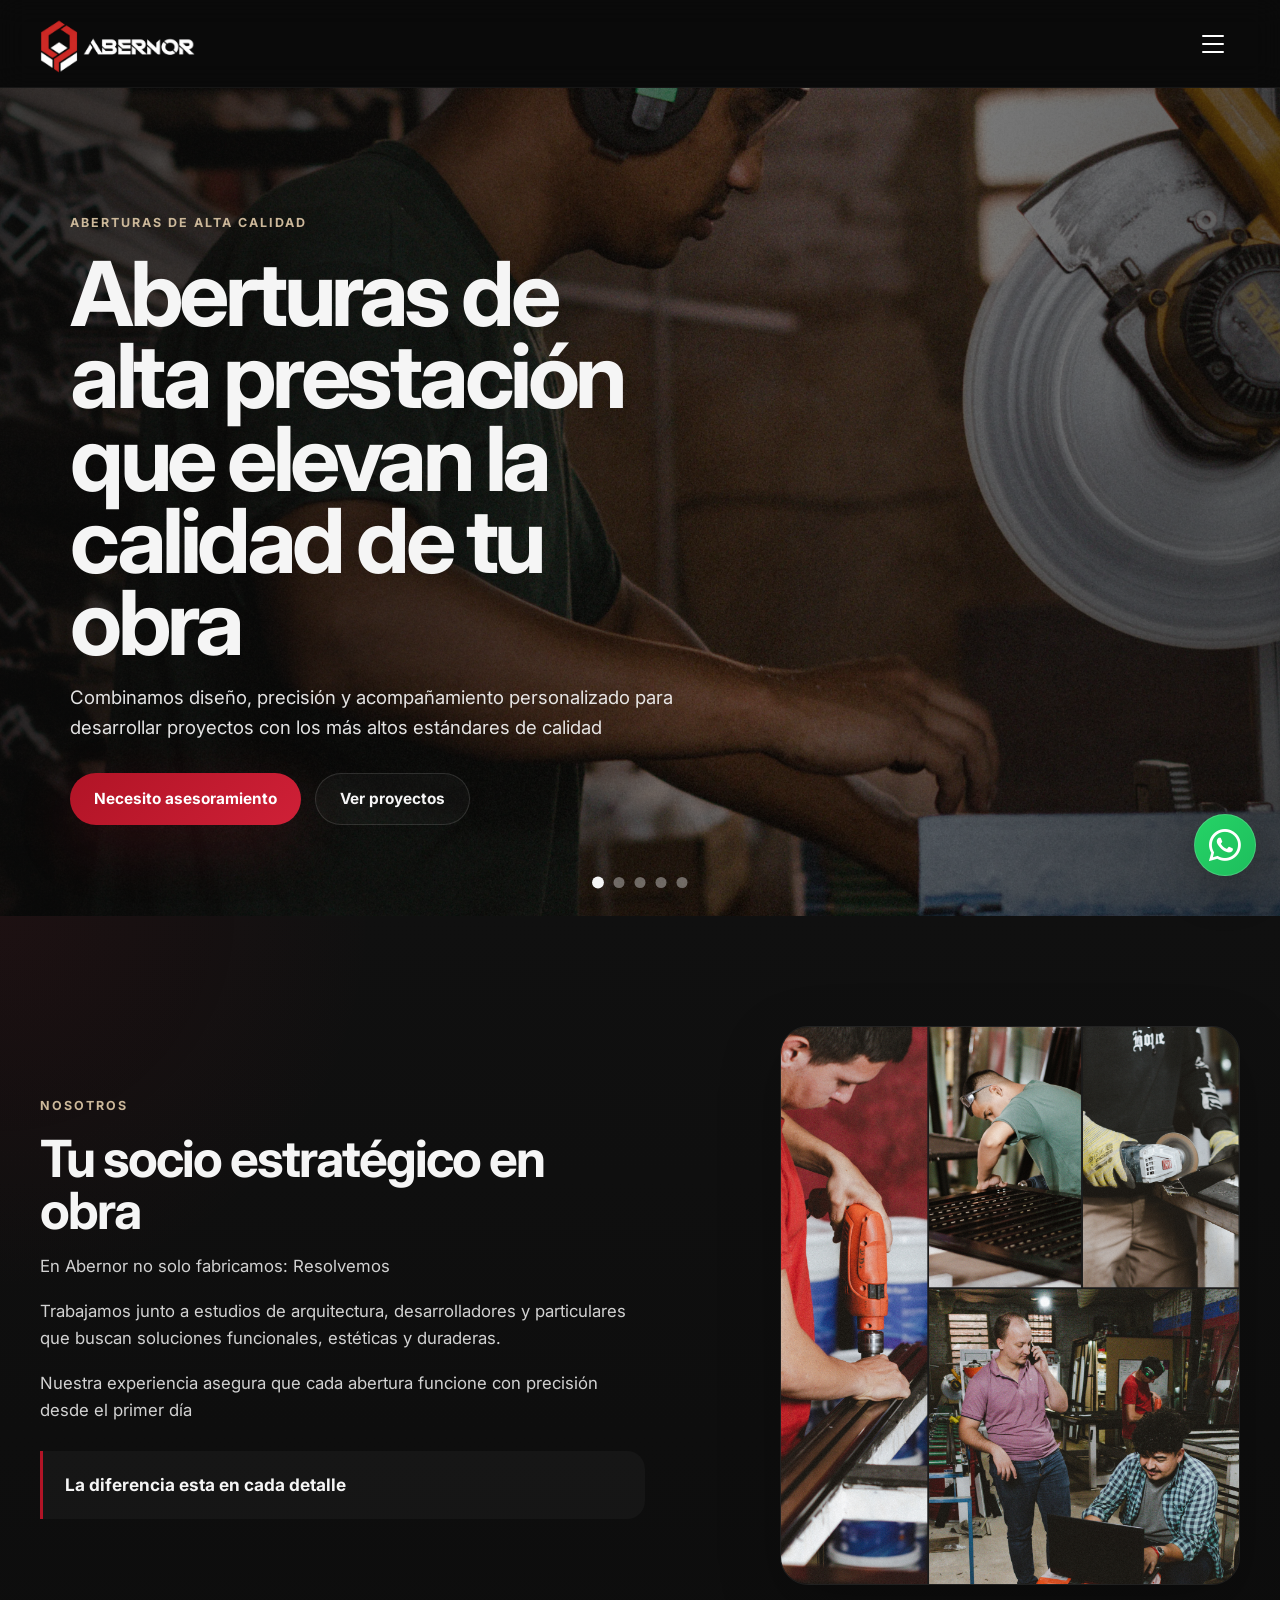
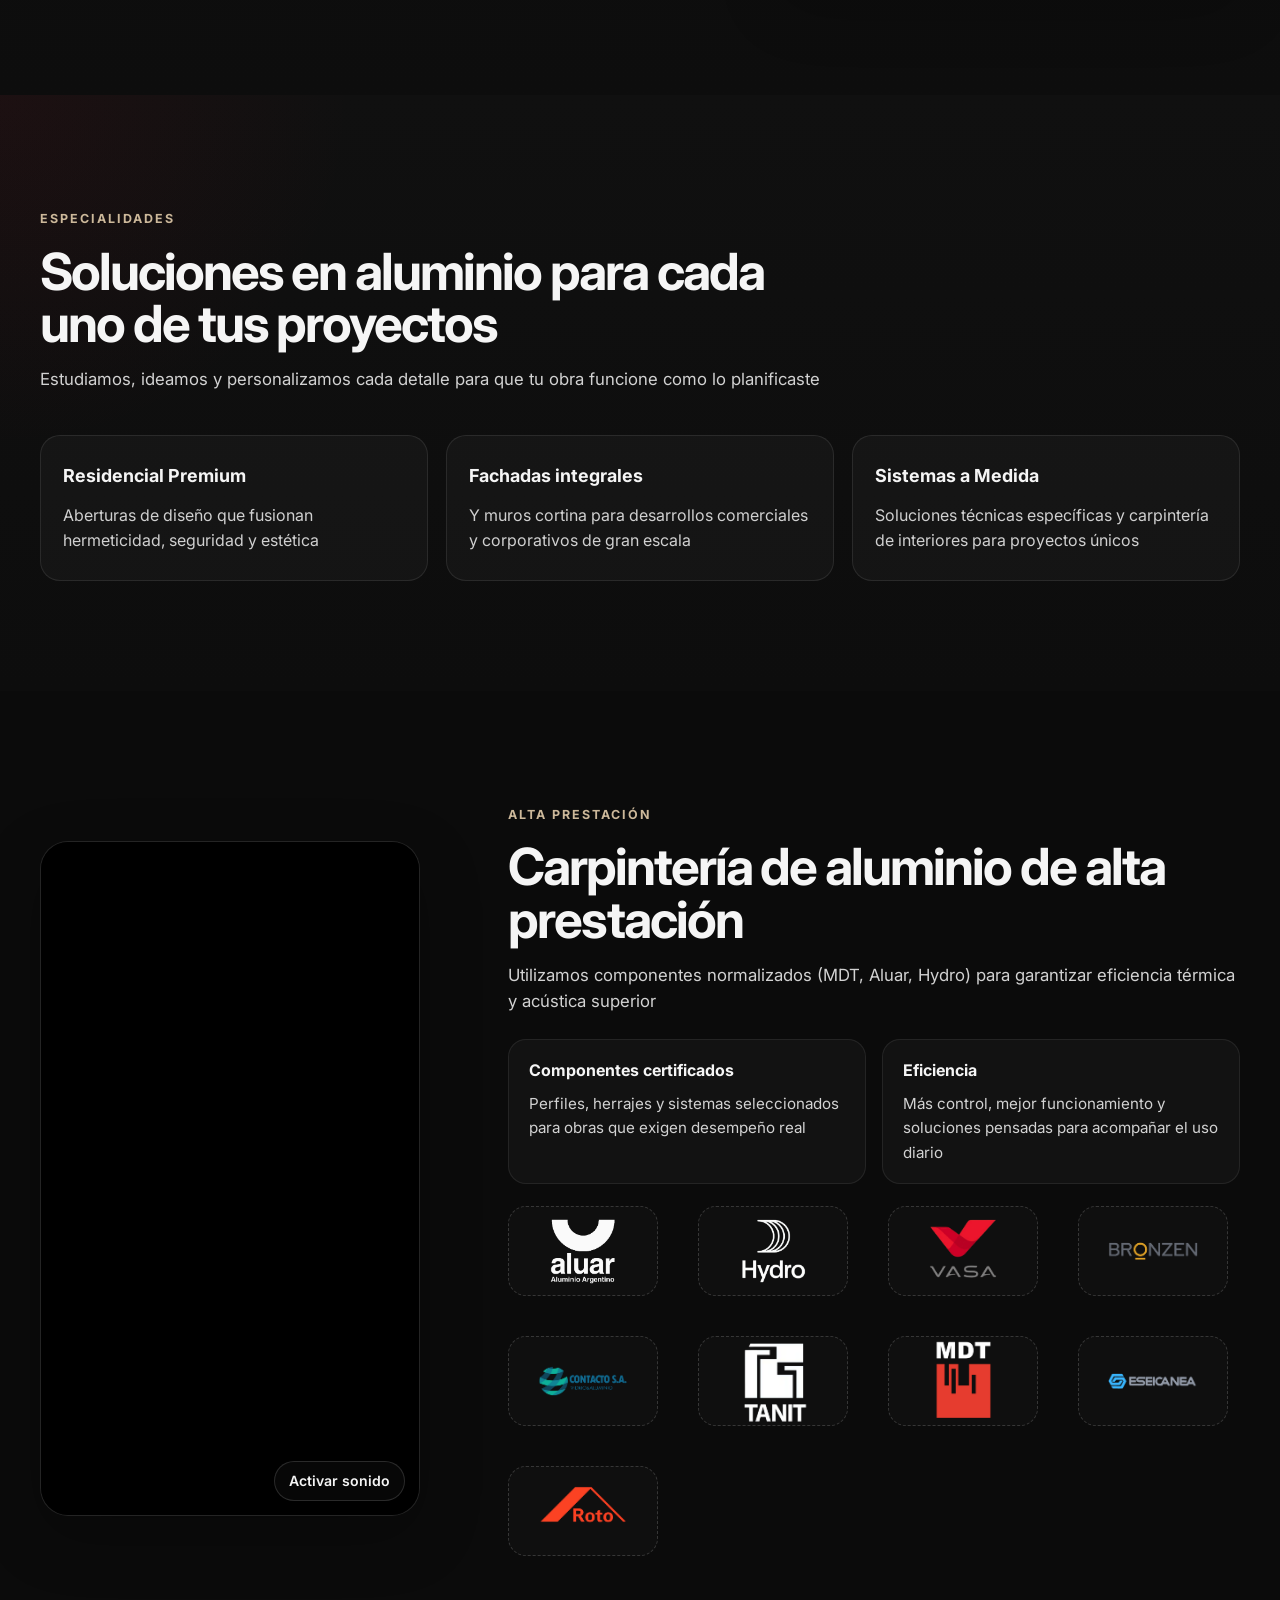
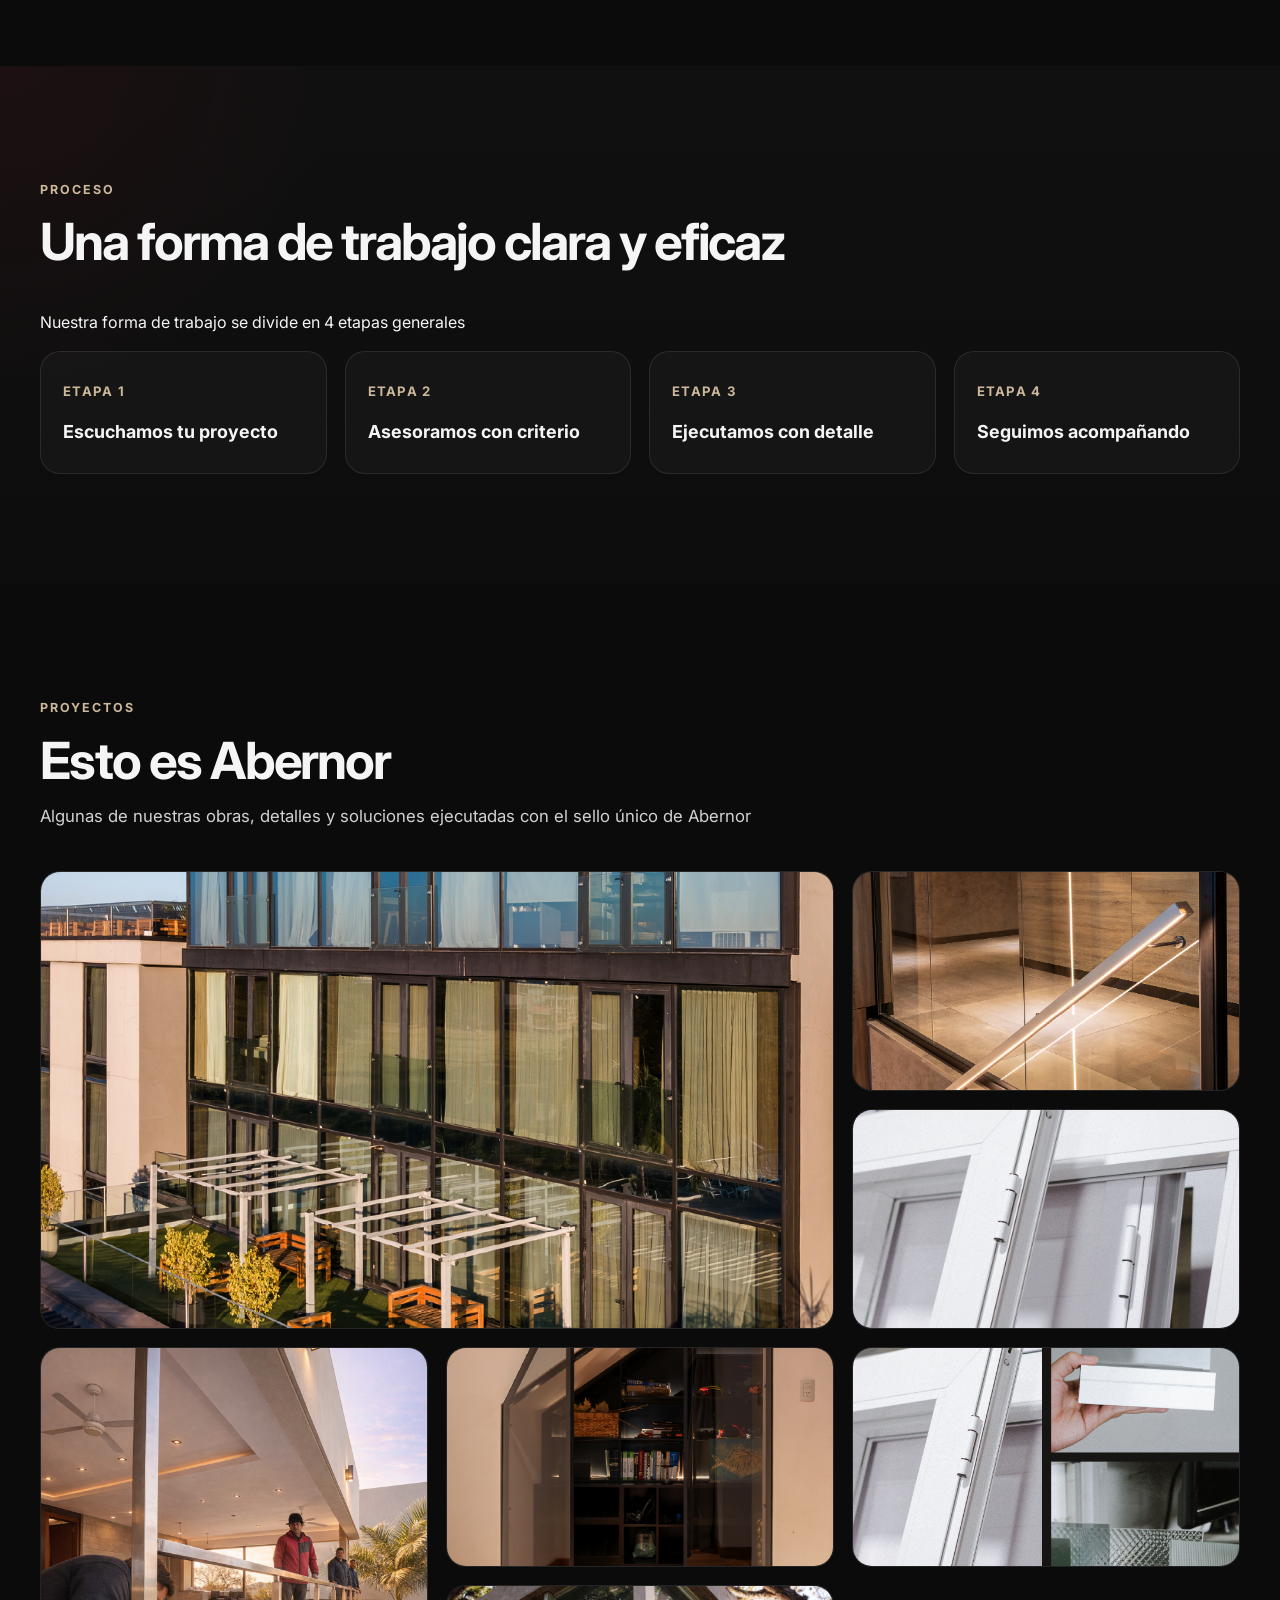
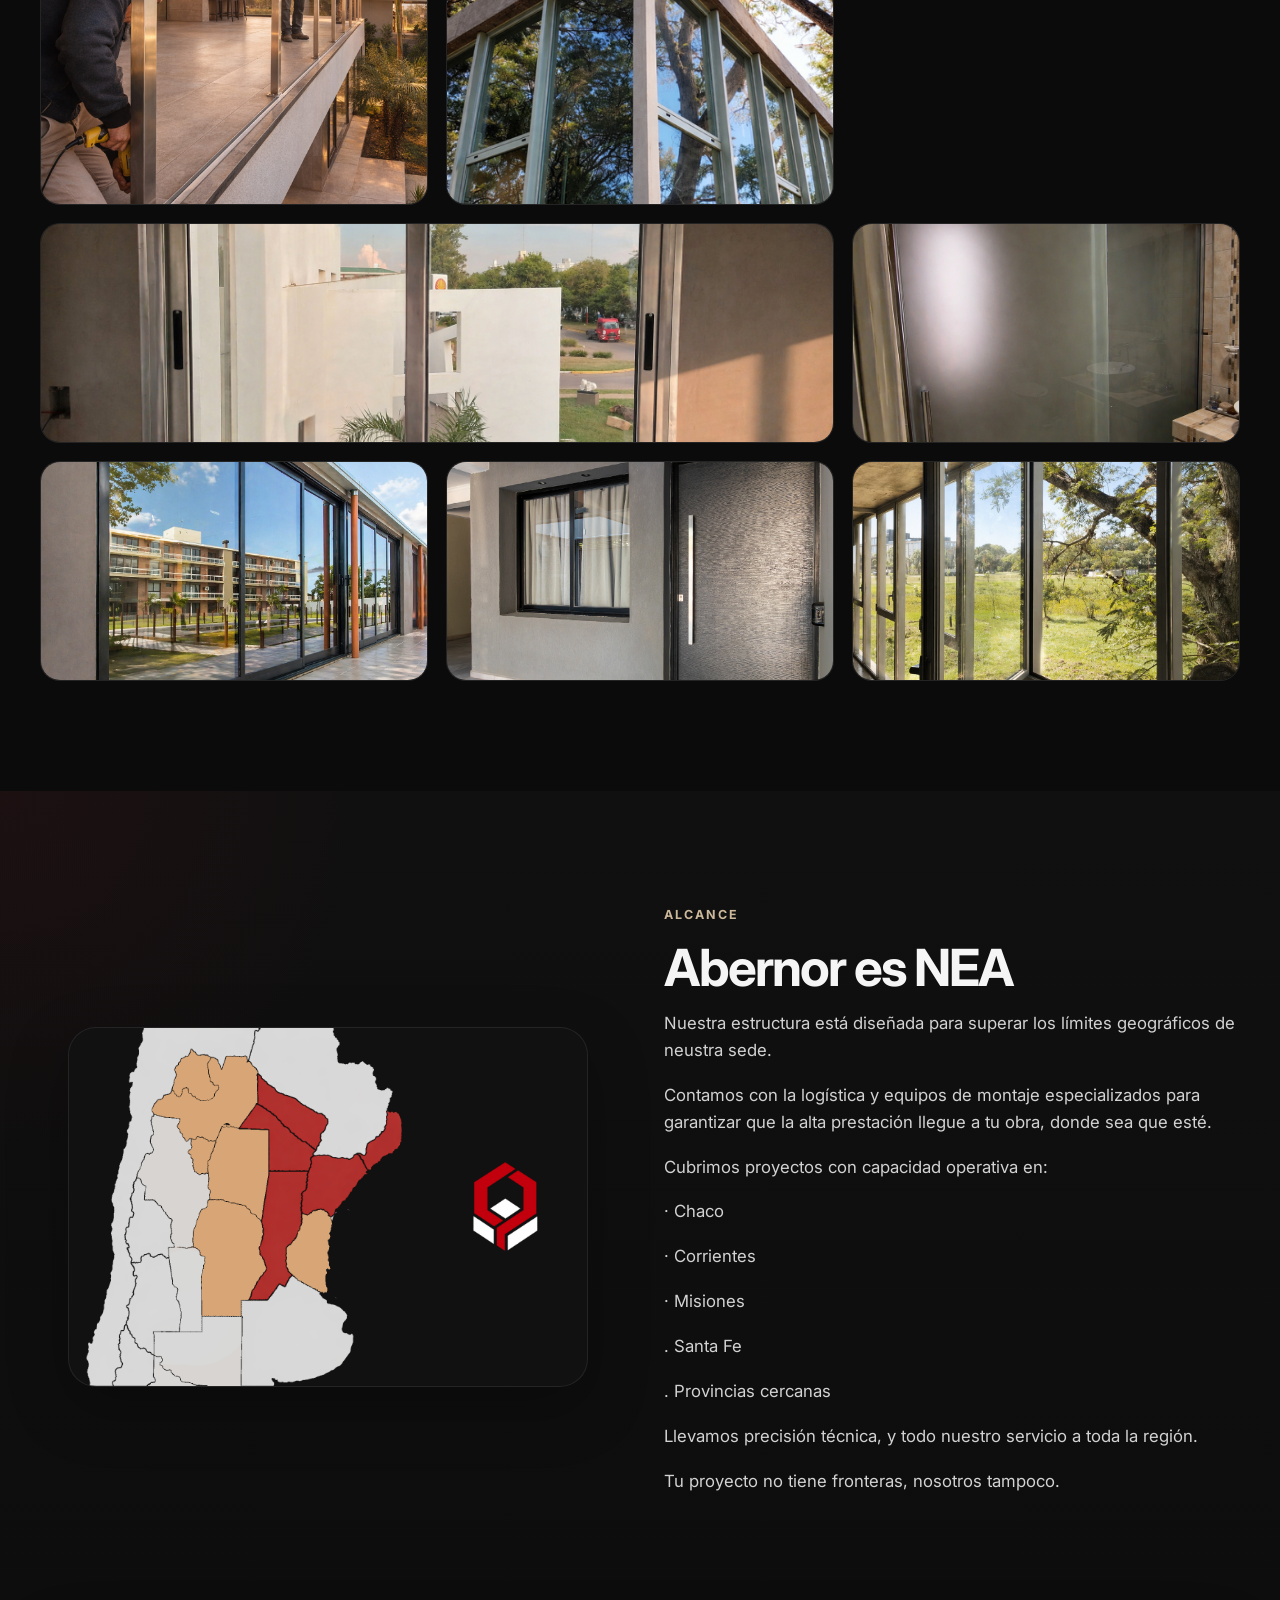
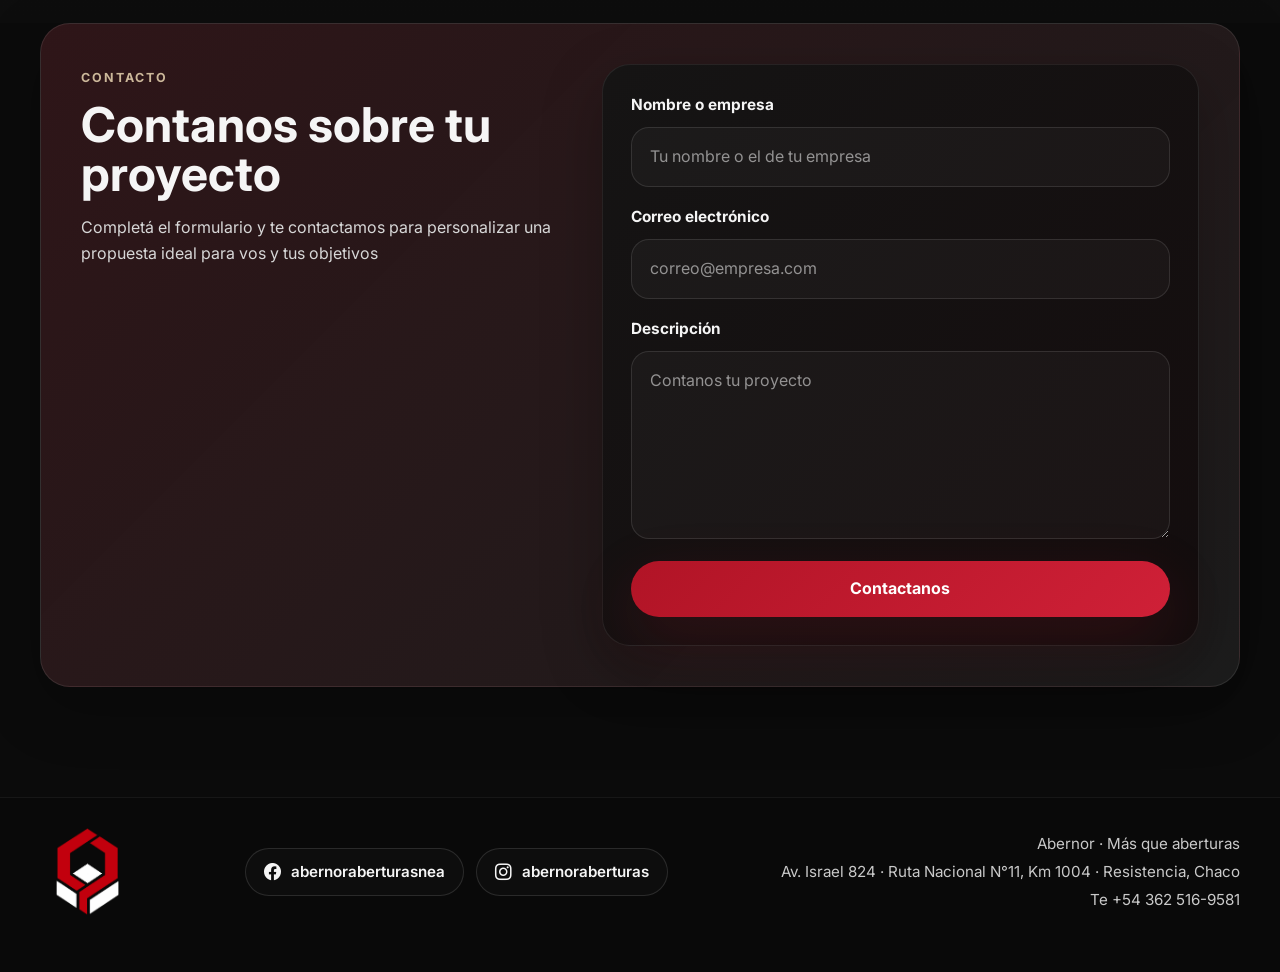
==== commit e0c52670: "Update index.html" ====
--- a/index.html
+++ b/index.html
@@ -565,7 +565,7 @@
       <div class="footer-text">
         <p>Abernor · Más que aberturas</p>
         <p>Av. Israel 824 · Ruta Nacional N°11, Km 1004 · Resistencia, Chaco</p>
-        <p>Te +54 362 516-9581</p>P>
+        <p>Te +54 362 516-9581</p>
       </div>
     </div>
   </footer>
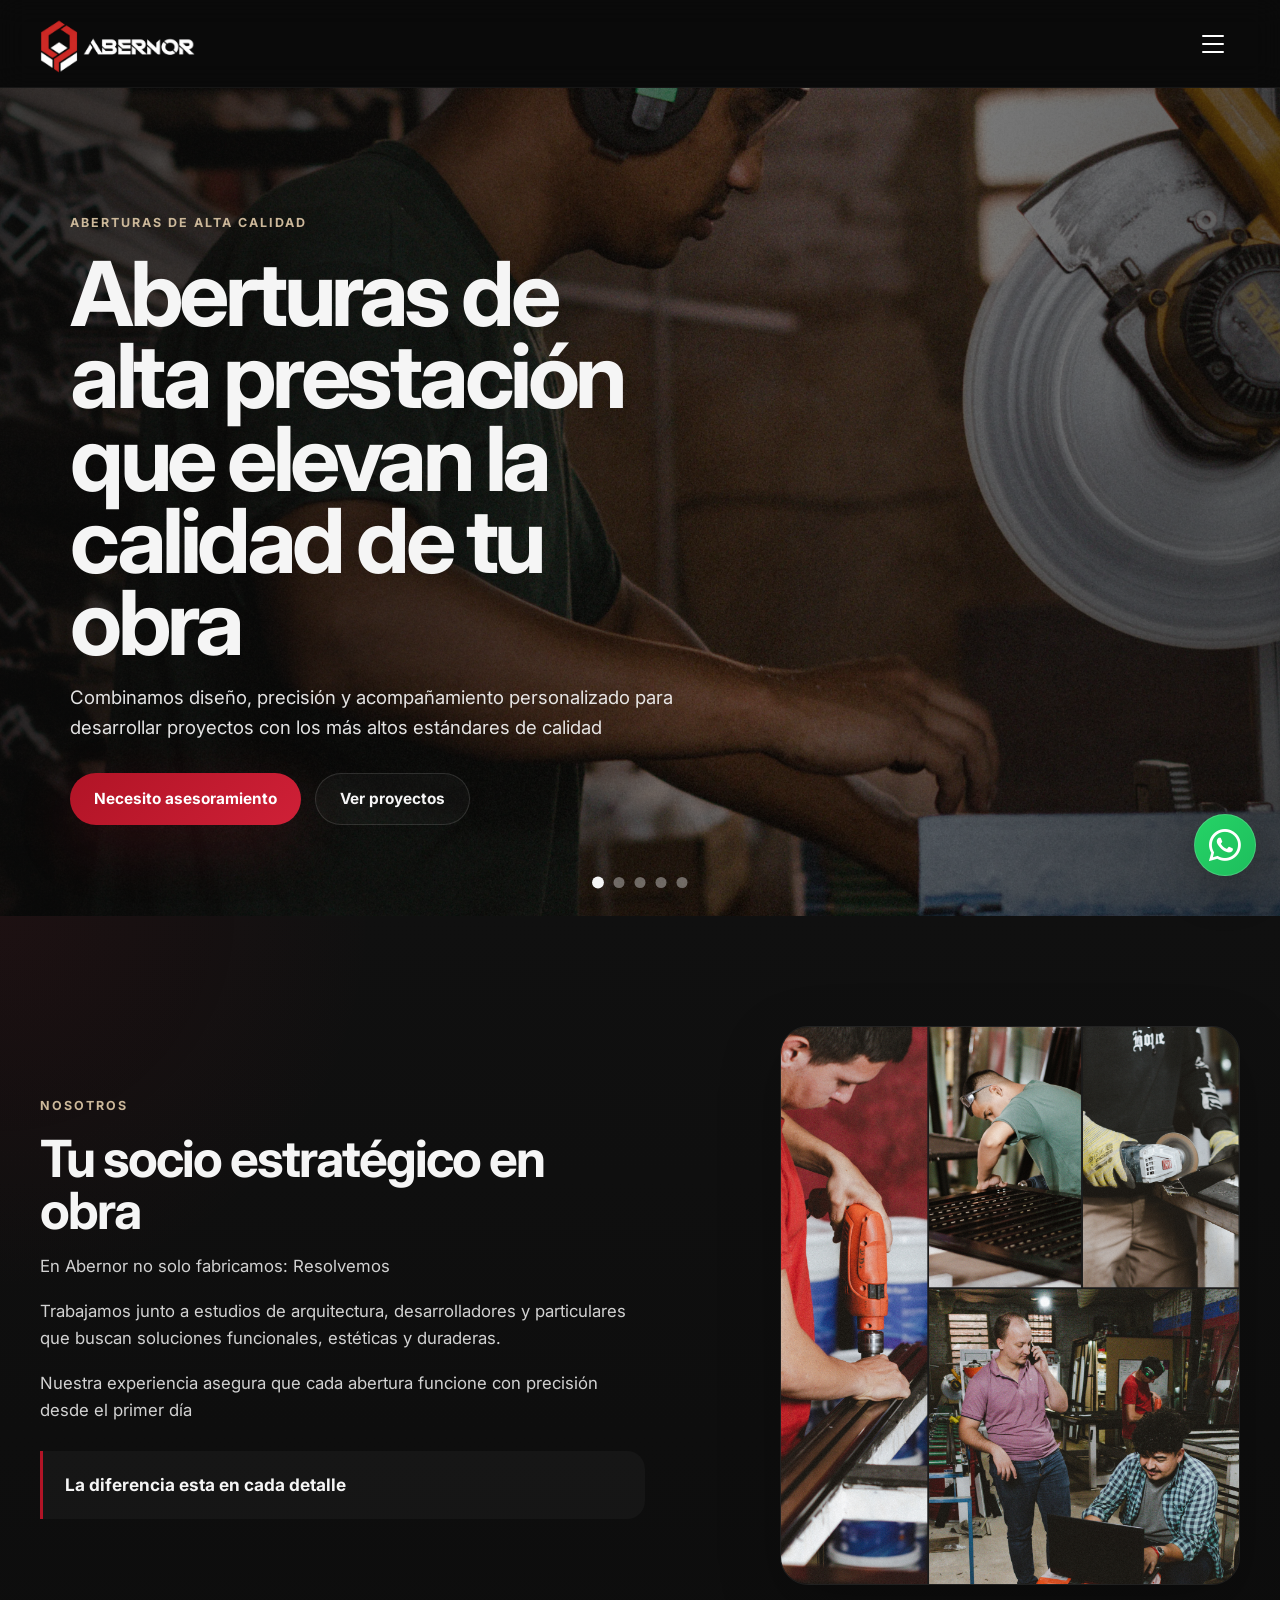
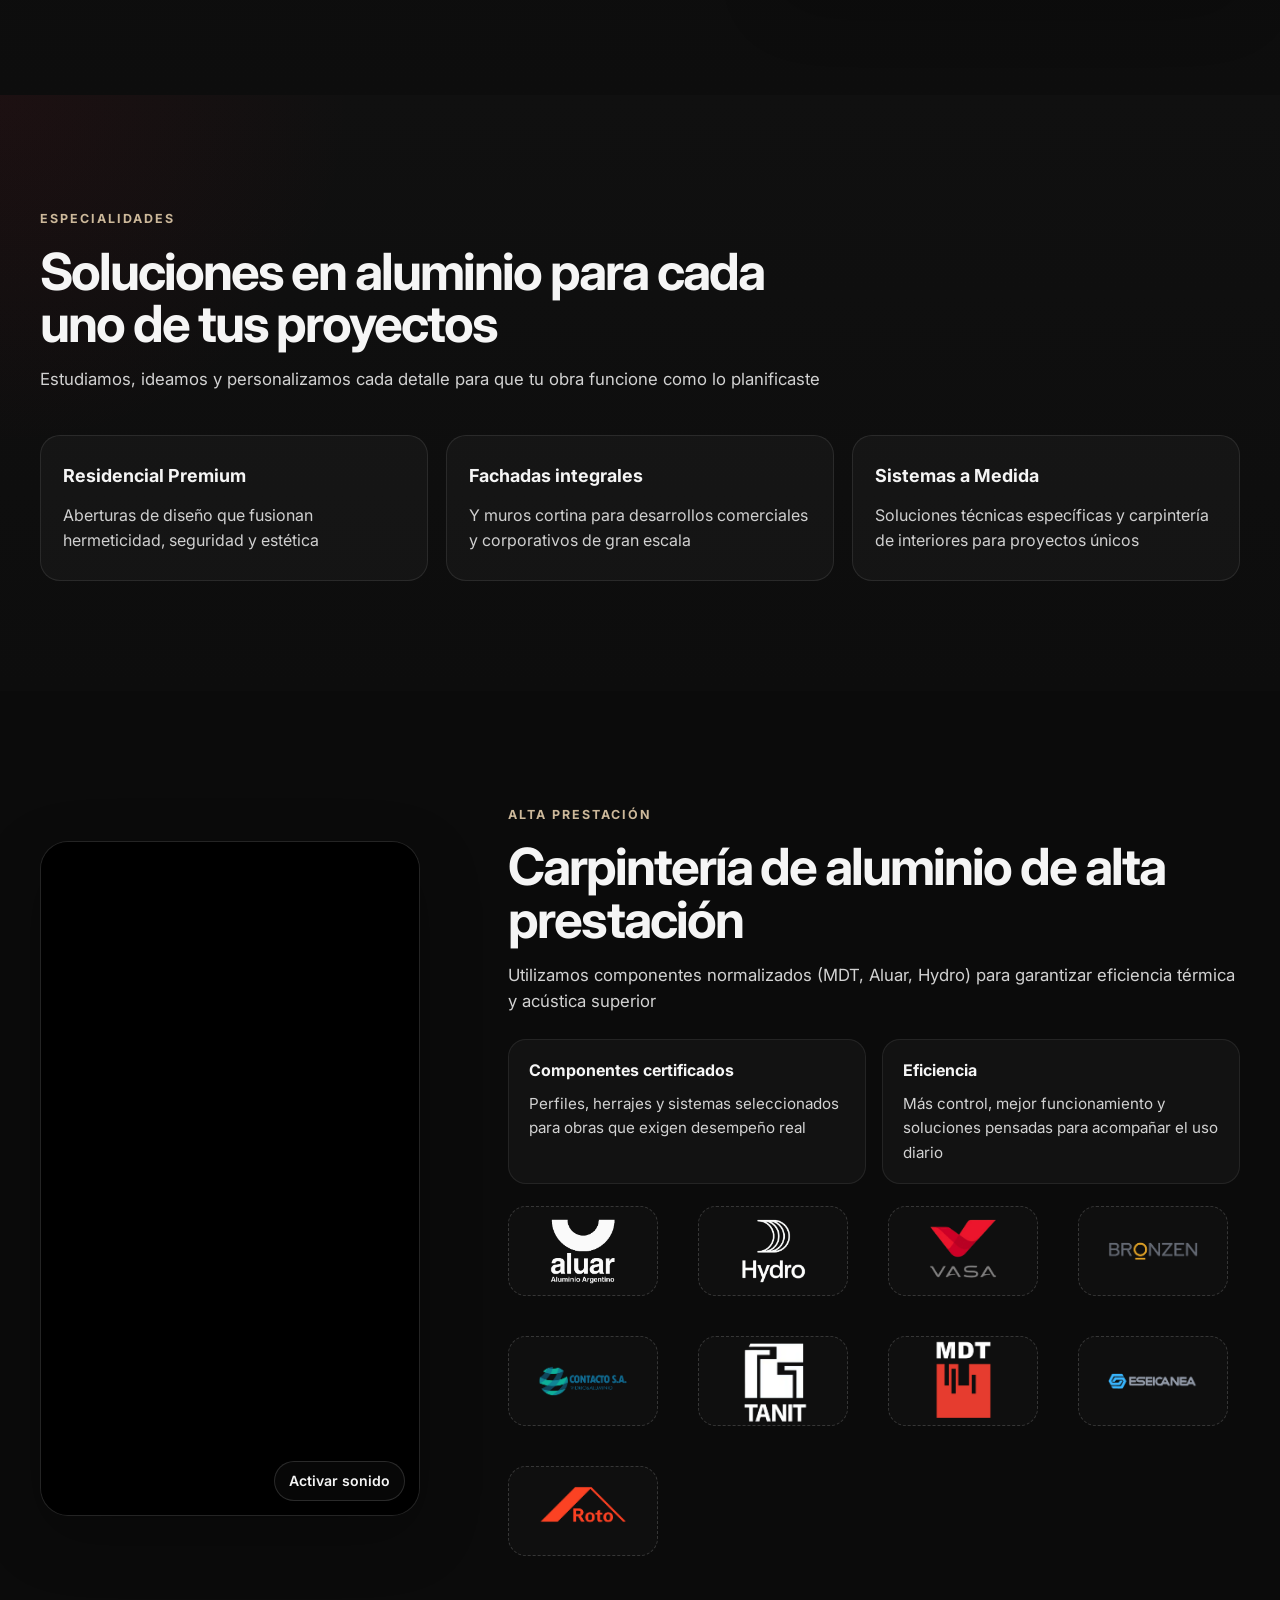
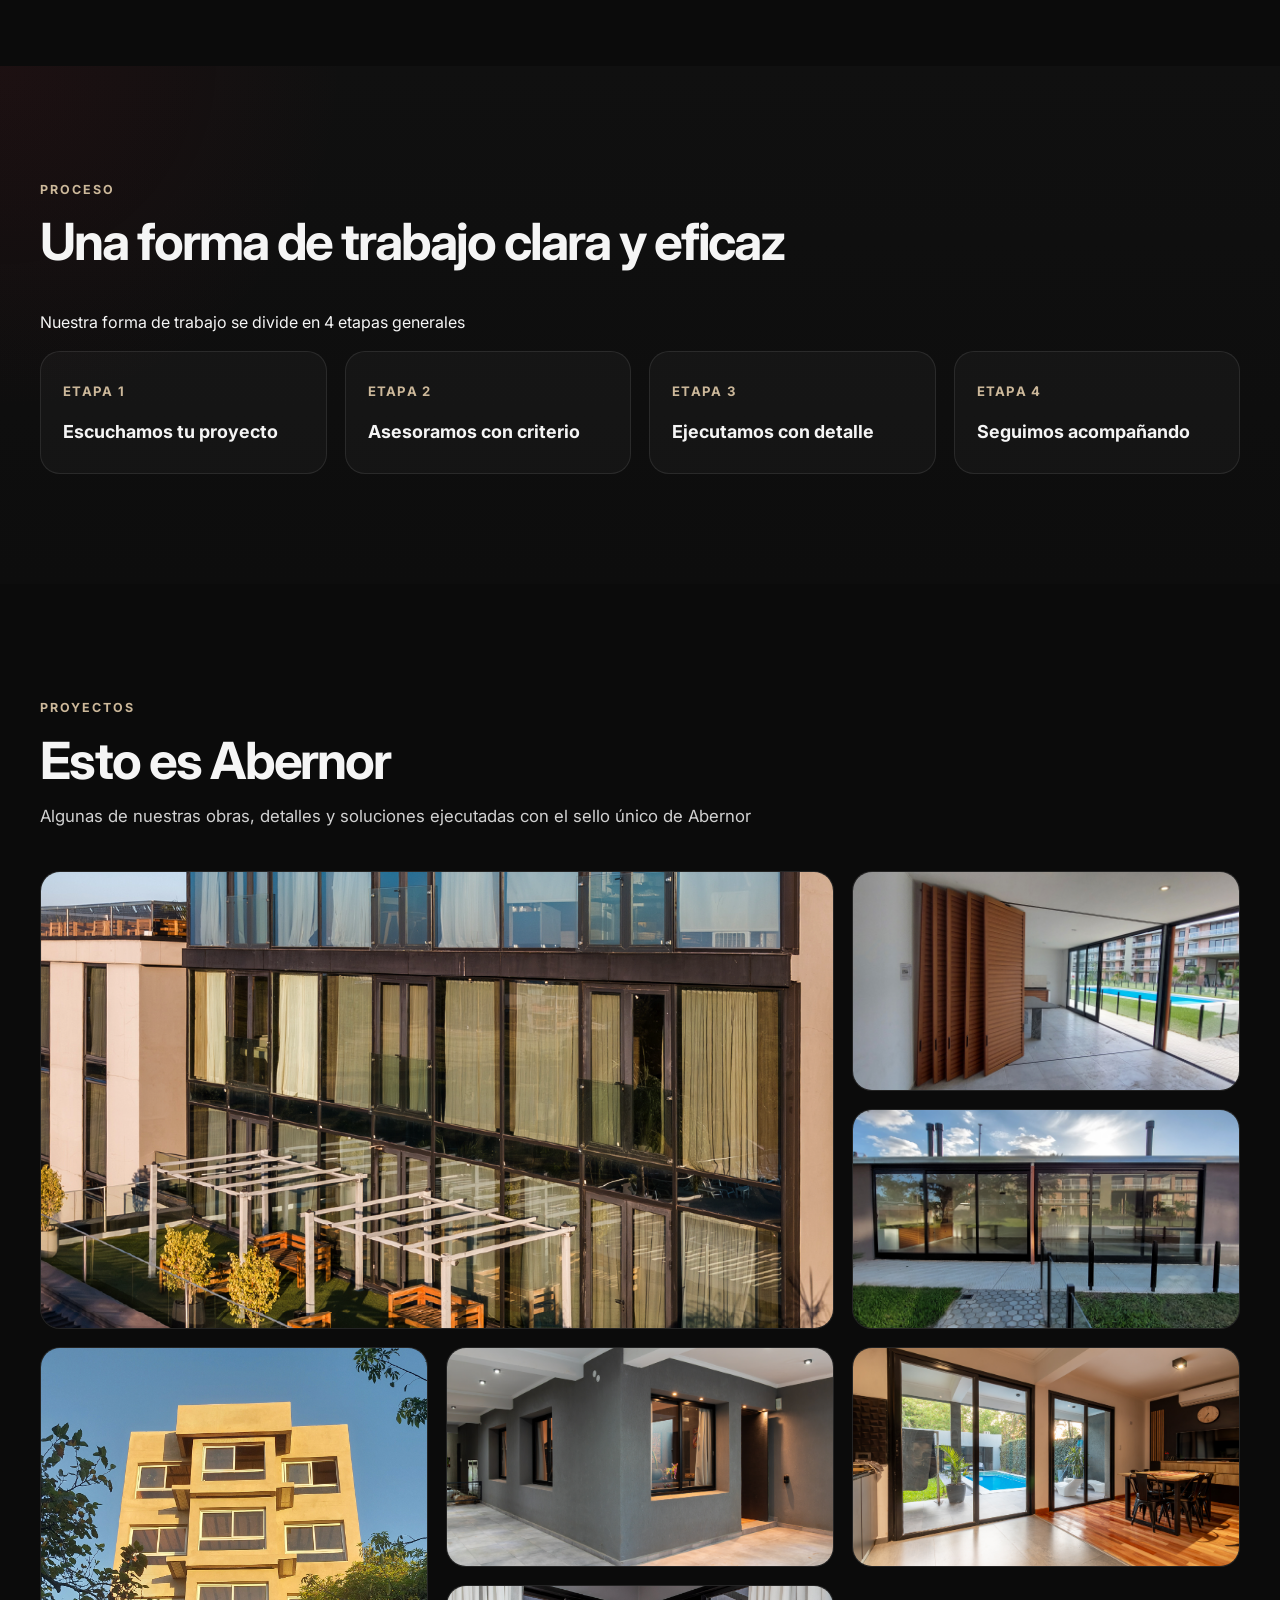
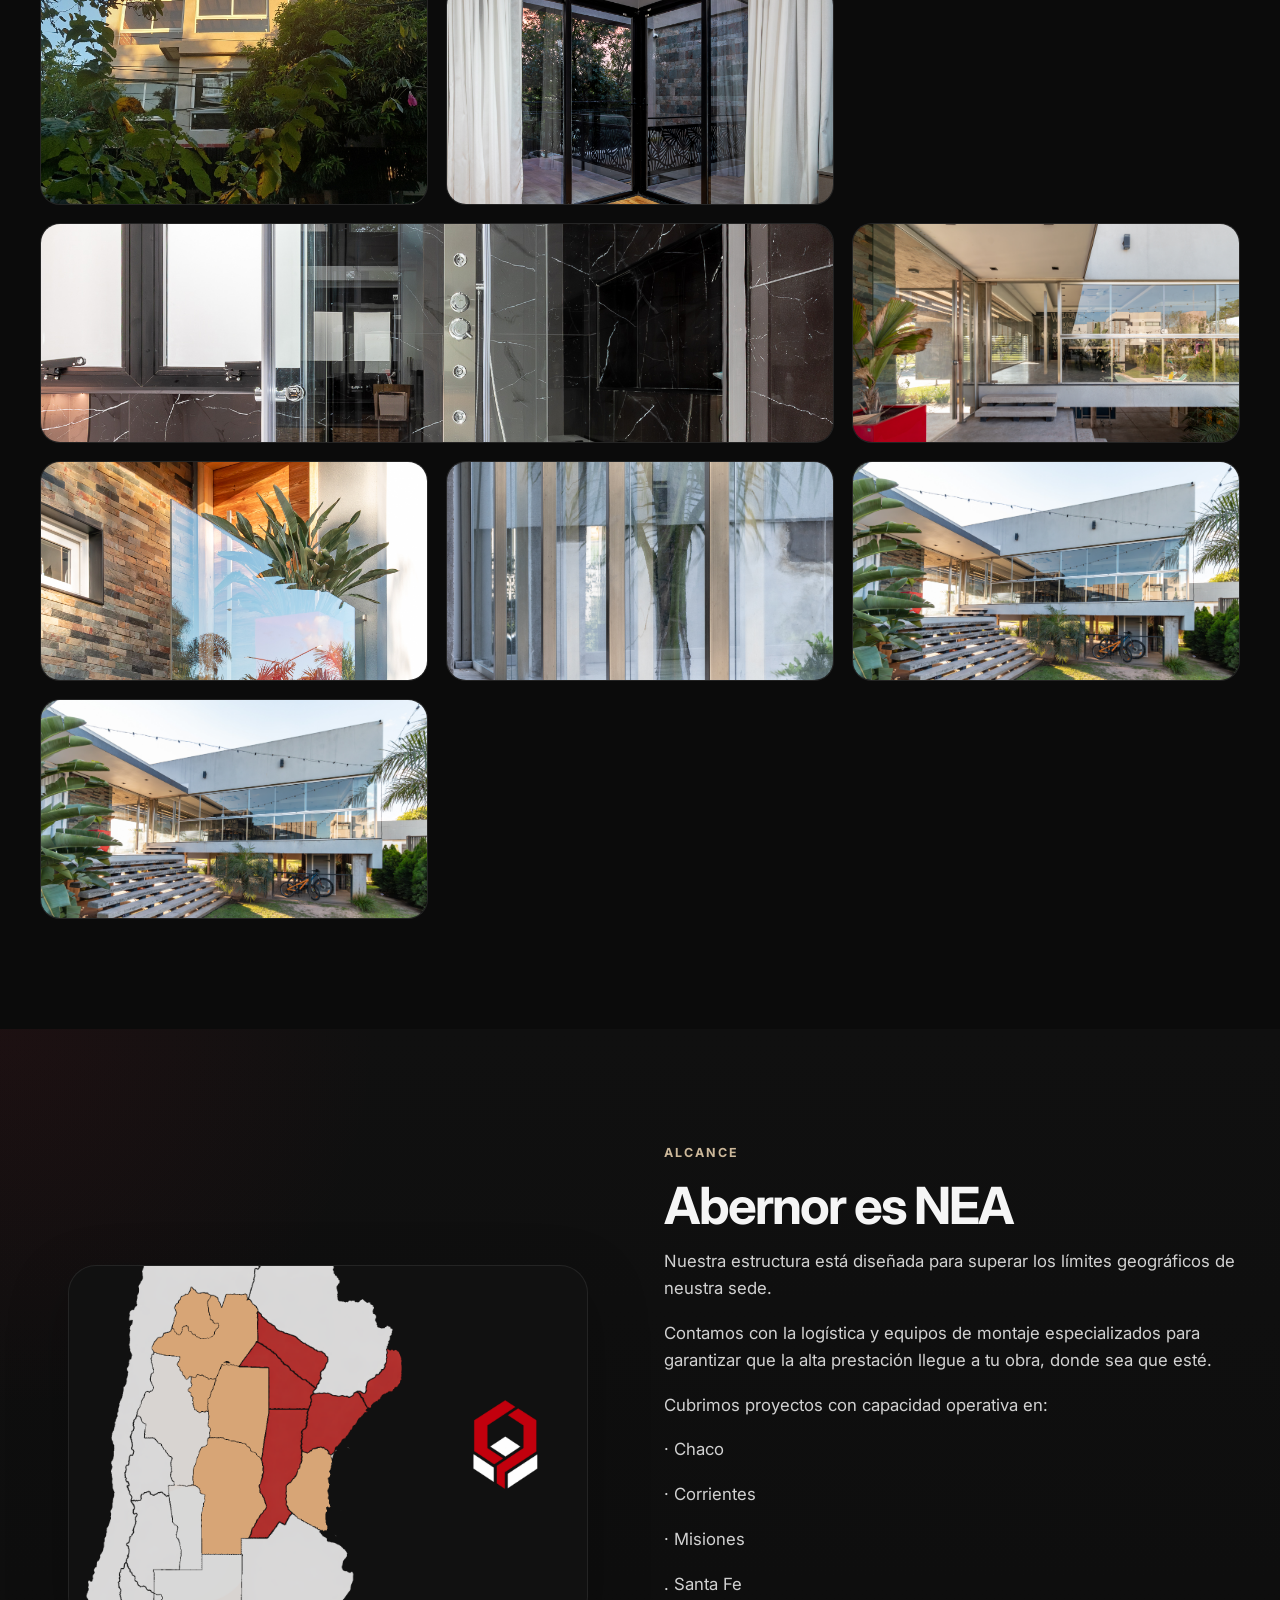
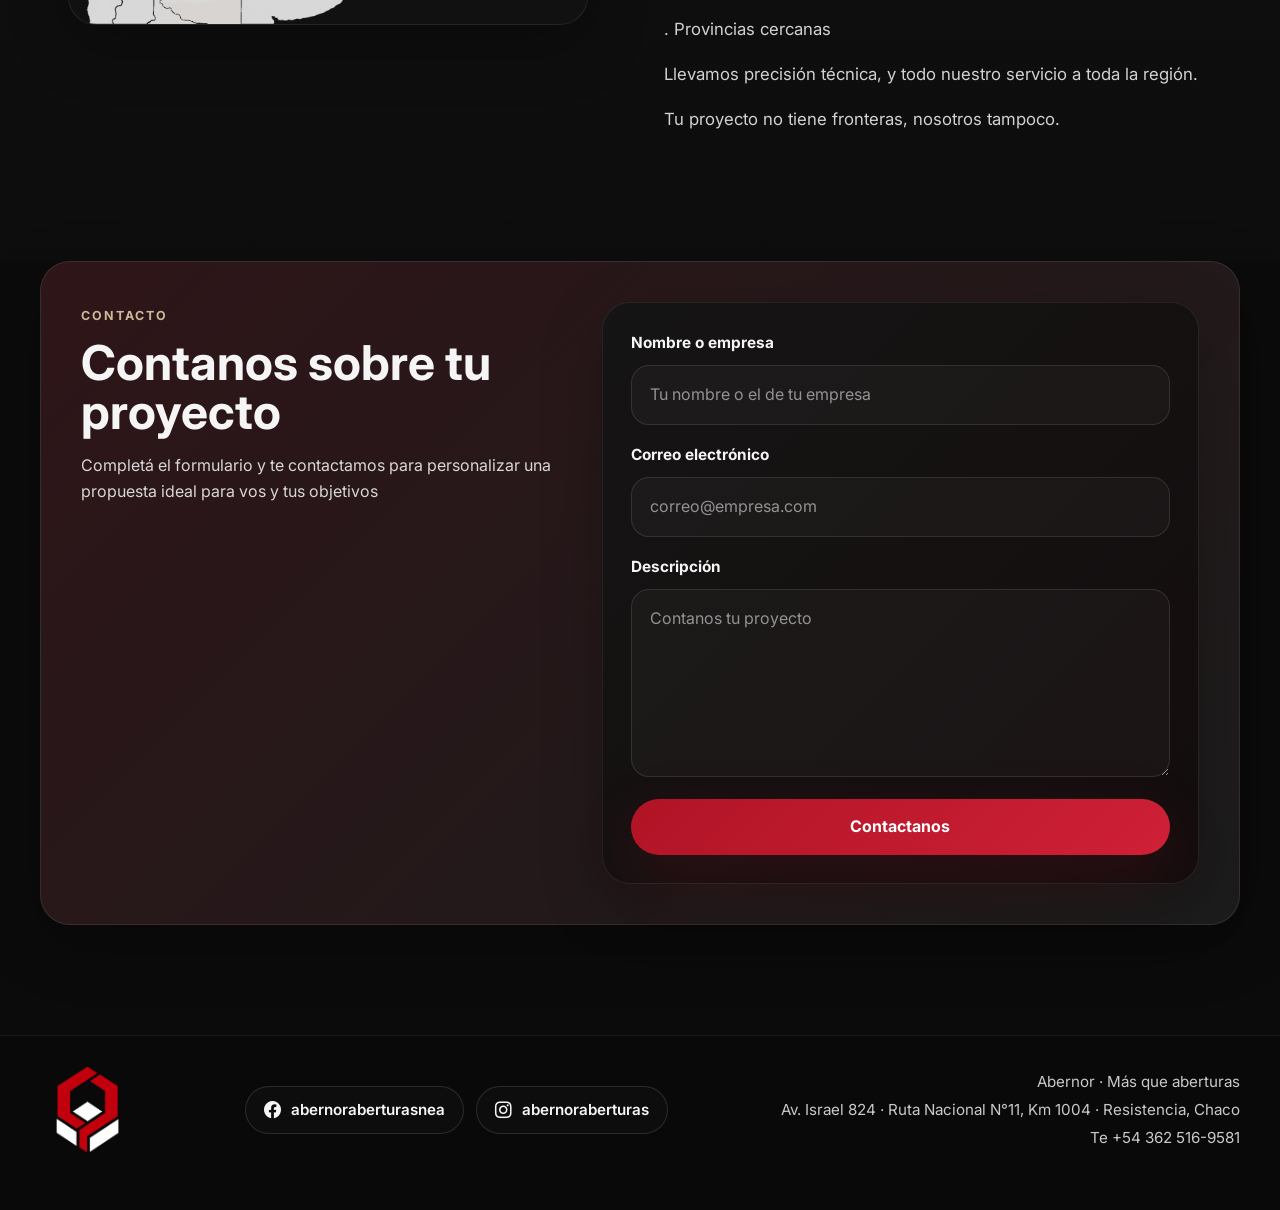
==== commit d2a0b415: "Update index.html" ====
--- a/index.html
+++ b/index.html
@@ -373,47 +373,51 @@
           </button>
 
           <button class="gallery-card" type="button" aria-label="Abrir proyecto 2">
-            <img src="./Media/Obras/ventanas.png" alt="Ventanales de aluminio de alta prestación" class="gallery-image" loading="lazy" />
+            <img src="./Media/Obras/1.jpg" alt="Ventanales de aluminio de alta prestación" class="gallery-image" loading="lazy" />
           </button>
 
           <button class="gallery-card" type="button" aria-label="Abrir proyecto 3">
-            <img src="./Media/Obras/puerta.png" alt="Detalle de terminación en carpintería de aluminio" class="gallery-image" loading="lazy" />
+            <img src="./Media/Obras/2.jpg" alt="Detalle de terminación en carpintería de aluminio" class="gallery-image" loading="lazy" />
           </button>
 
           <button class="gallery-card gallery-card-tall" type="button" aria-label="Abrir proyecto 4">
-            <img src="./Media/Obras/balcon.png" alt="Balcón con cerramiento de vidrio y aluminio" class="gallery-image" loading="lazy" />
+            <img src="./Media/Obras/3.jpg" alt="Balcón con cerramiento de vidrio y aluminio" class="gallery-image" loading="lazy" />
           </button>
 
           <button class="gallery-card" type="button" aria-label="Abrir proyecto 5">
-            <img src="./Media/Obras/terminacion.png" alt="Puerta de diseño instalada en obra" class="gallery-image" loading="lazy" />
+            <img src="./Media/Obras/4.jpg" alt="Puerta de diseño instalada en obra" class="gallery-image" loading="lazy" />
           </button>
 
           <button class="gallery-card" type="button" aria-label="Abrir proyecto 6">
-            <img src="./Media/Obras/materiales1.png" alt="Esquina vidriada en proyecto arquitectónico" class="gallery-image" loading="lazy" />
+            <img src="./Media/Obras/5.jpg" alt="Esquina vidriada en proyecto arquitectónico" class="gallery-image" loading="lazy" />
           </button>
 
           <button class="gallery-card" type="button" aria-label="Abrir proyecto 7">
-            <img src="./Media/Obras/esquina.png" alt="Aberturas premium en fachada moderna" class="gallery-image" loading="lazy" />
+            <img src="./Media/Obras/6.jpg" alt="Aberturas premium en fachada moderna" class="gallery-image" loading="lazy" />
           </button>
 
           <button class="gallery-card gallery-card-wide" type="button" aria-label="Abrir proyecto 8">
-            <img src="./Media/Obras/ventana2.png" alt="Frente integral con grandes paños vidriados" class="gallery-image" loading="lazy" />
+            <img src="./Media/Obras/7.jpg" alt="Frente integral con grandes paños vidriados" class="gallery-image" loading="lazy" />
           </button>
 
           <button class="gallery-card" type="button" aria-label="Abrir proyecto 9">
-            <img src="./Media/Obras/baño.png" alt="Detalle técnico y terminación de obra" class="gallery-image" loading="lazy" />
+            <img src="./Media/Obras/8.jpg" alt="Detalle técnico y terminación de obra" class="gallery-image" loading="lazy" />
           </button>
 
           <button class="gallery-card" type="button" aria-label="Abrir proyecto 10">
-            <img src="./Media/Obras/ventanal.png" alt="Interior con cerramiento a medida" class="gallery-image" loading="lazy" />
+            <img src="./Media/Obras/9.jpg" alt="Interior con cerramiento a medida" class="gallery-image" loading="lazy" />
           </button>
 
           <button class="gallery-card" type="button" aria-label="Abrir proyecto 11">
-            <img src="./Media/Obras/casa.png" alt="Aberturas de aluminio en obra terminada" class="gallery-image" loading="lazy" />
+            <img src="./Media/Obras/10.jpg" alt="Aberturas de aluminio en obra terminada" class="gallery-image" loading="lazy" />
           </button>
 
           <button class="gallery-card" type="button" aria-label="Abrir proyecto 12">
-            <img src="./Media/Obras/ventanal2.png" alt="Proyecto con carpintería de aluminio y vidrio" class="gallery-image" loading="lazy" />
+            <img src="./Media/Obras/11.jpg" alt="Proyecto con carpintería de aluminio y vidrio" class="gallery-image" loading="lazy" />
+          </button>
+
+                    <button class="gallery-card" type="button" aria-label="Abrir proyecto 12">
+            <img src="./Media/Obras/11.jpg" alt="Proyecto con carpintería de aluminio y vidrio" class="gallery-image" loading="lazy" />
           </button>
         </div>
       </div>
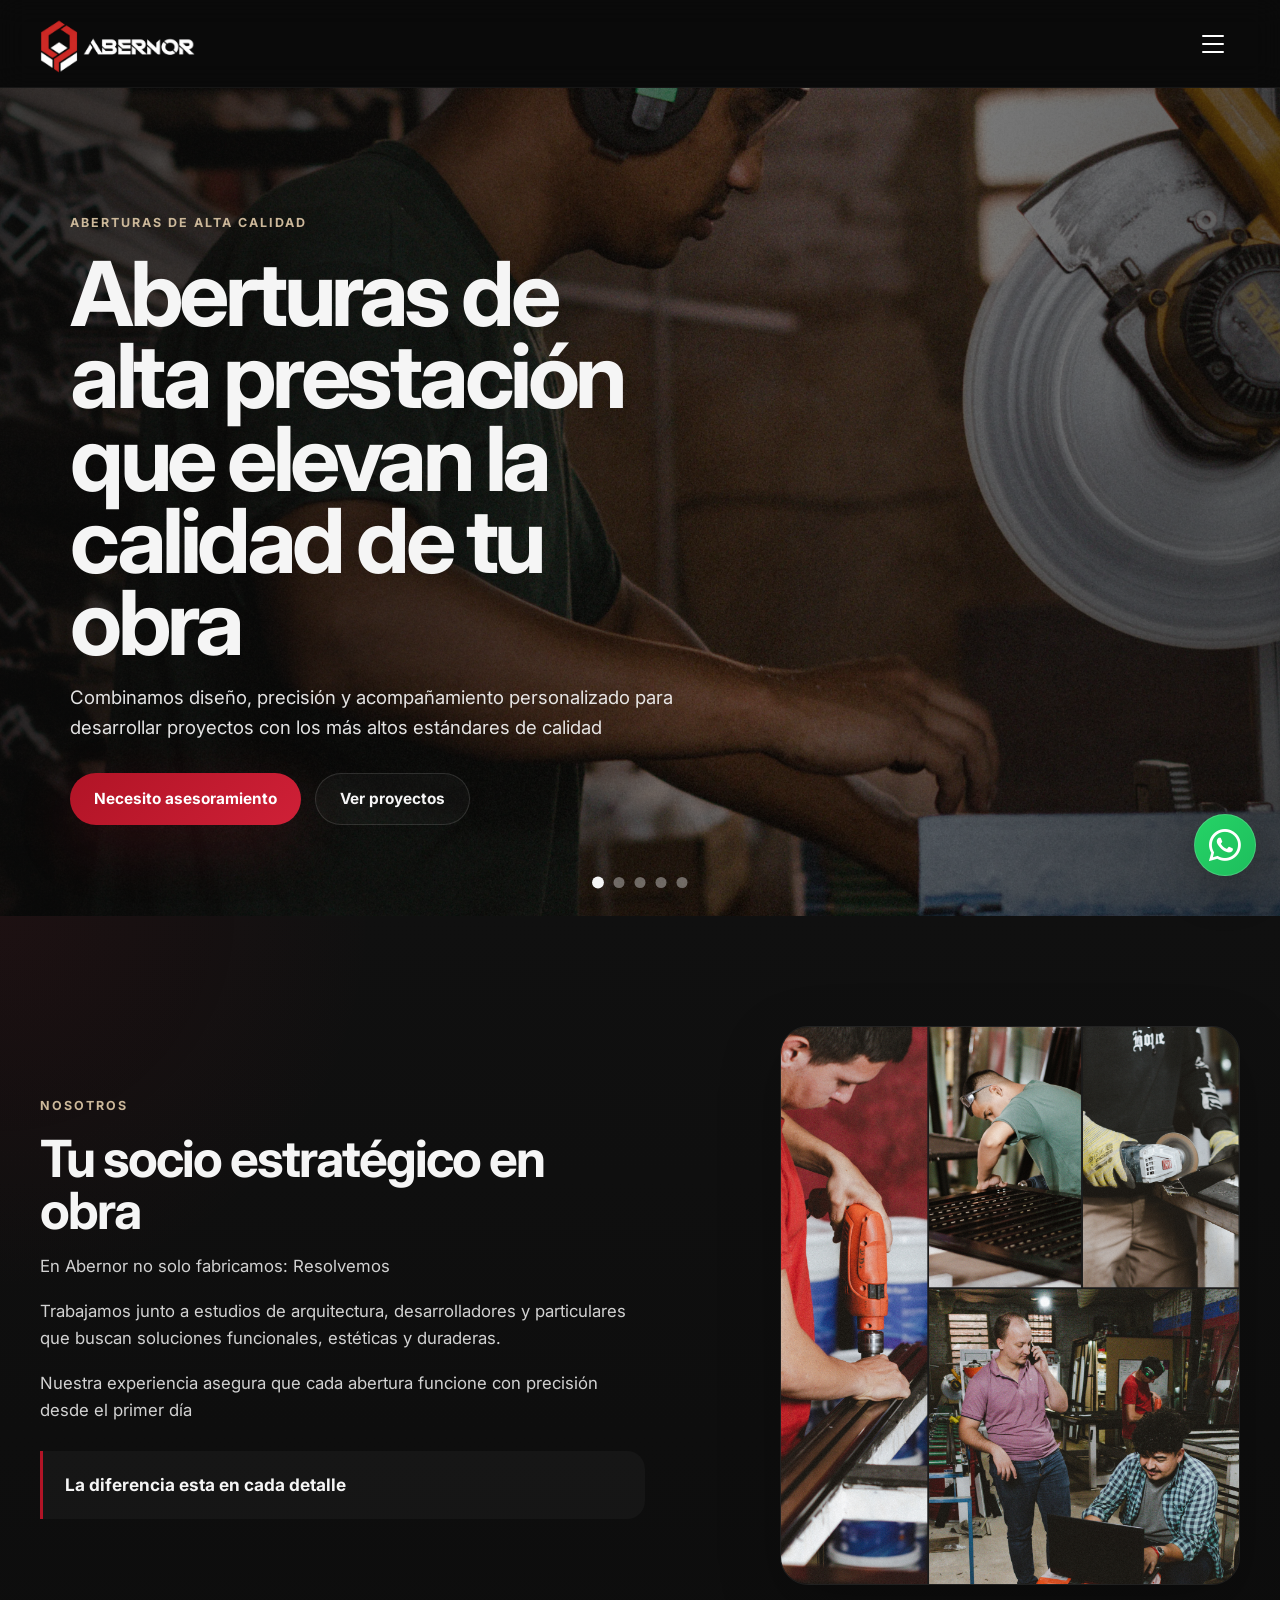
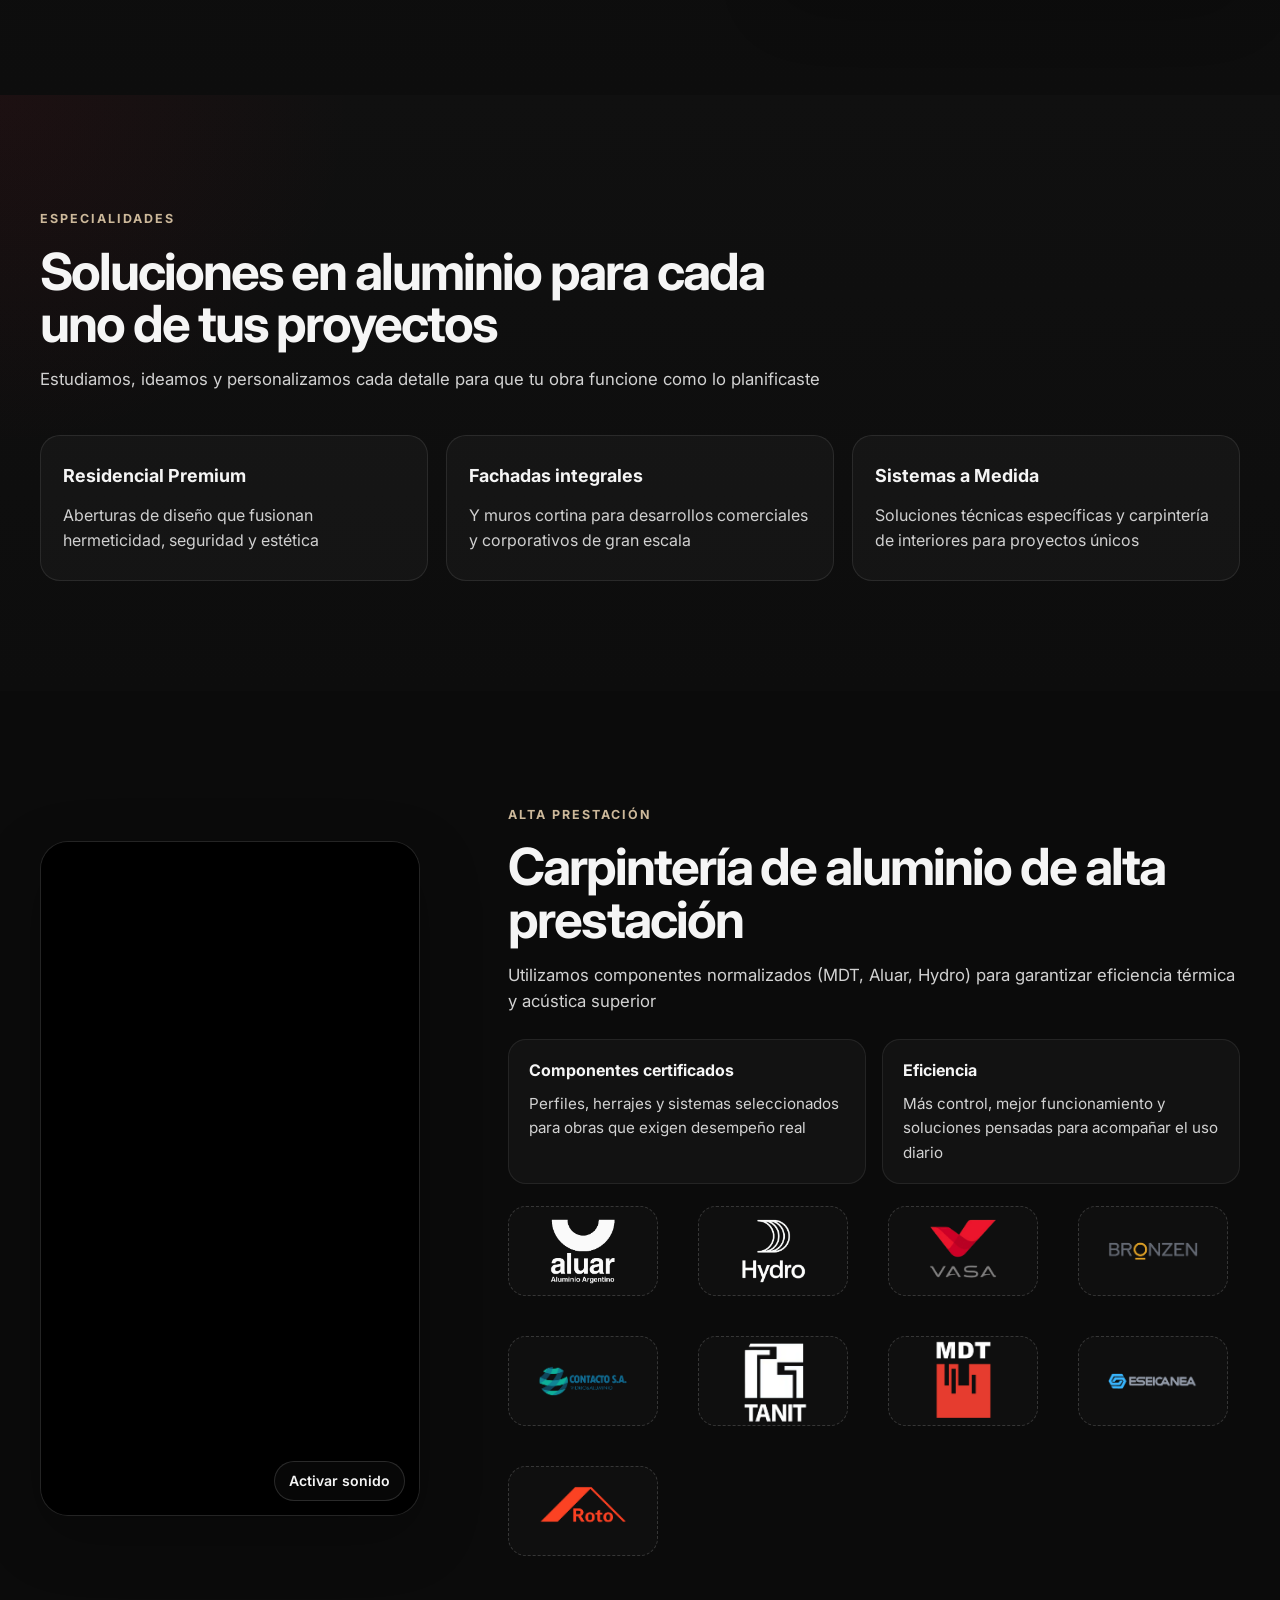
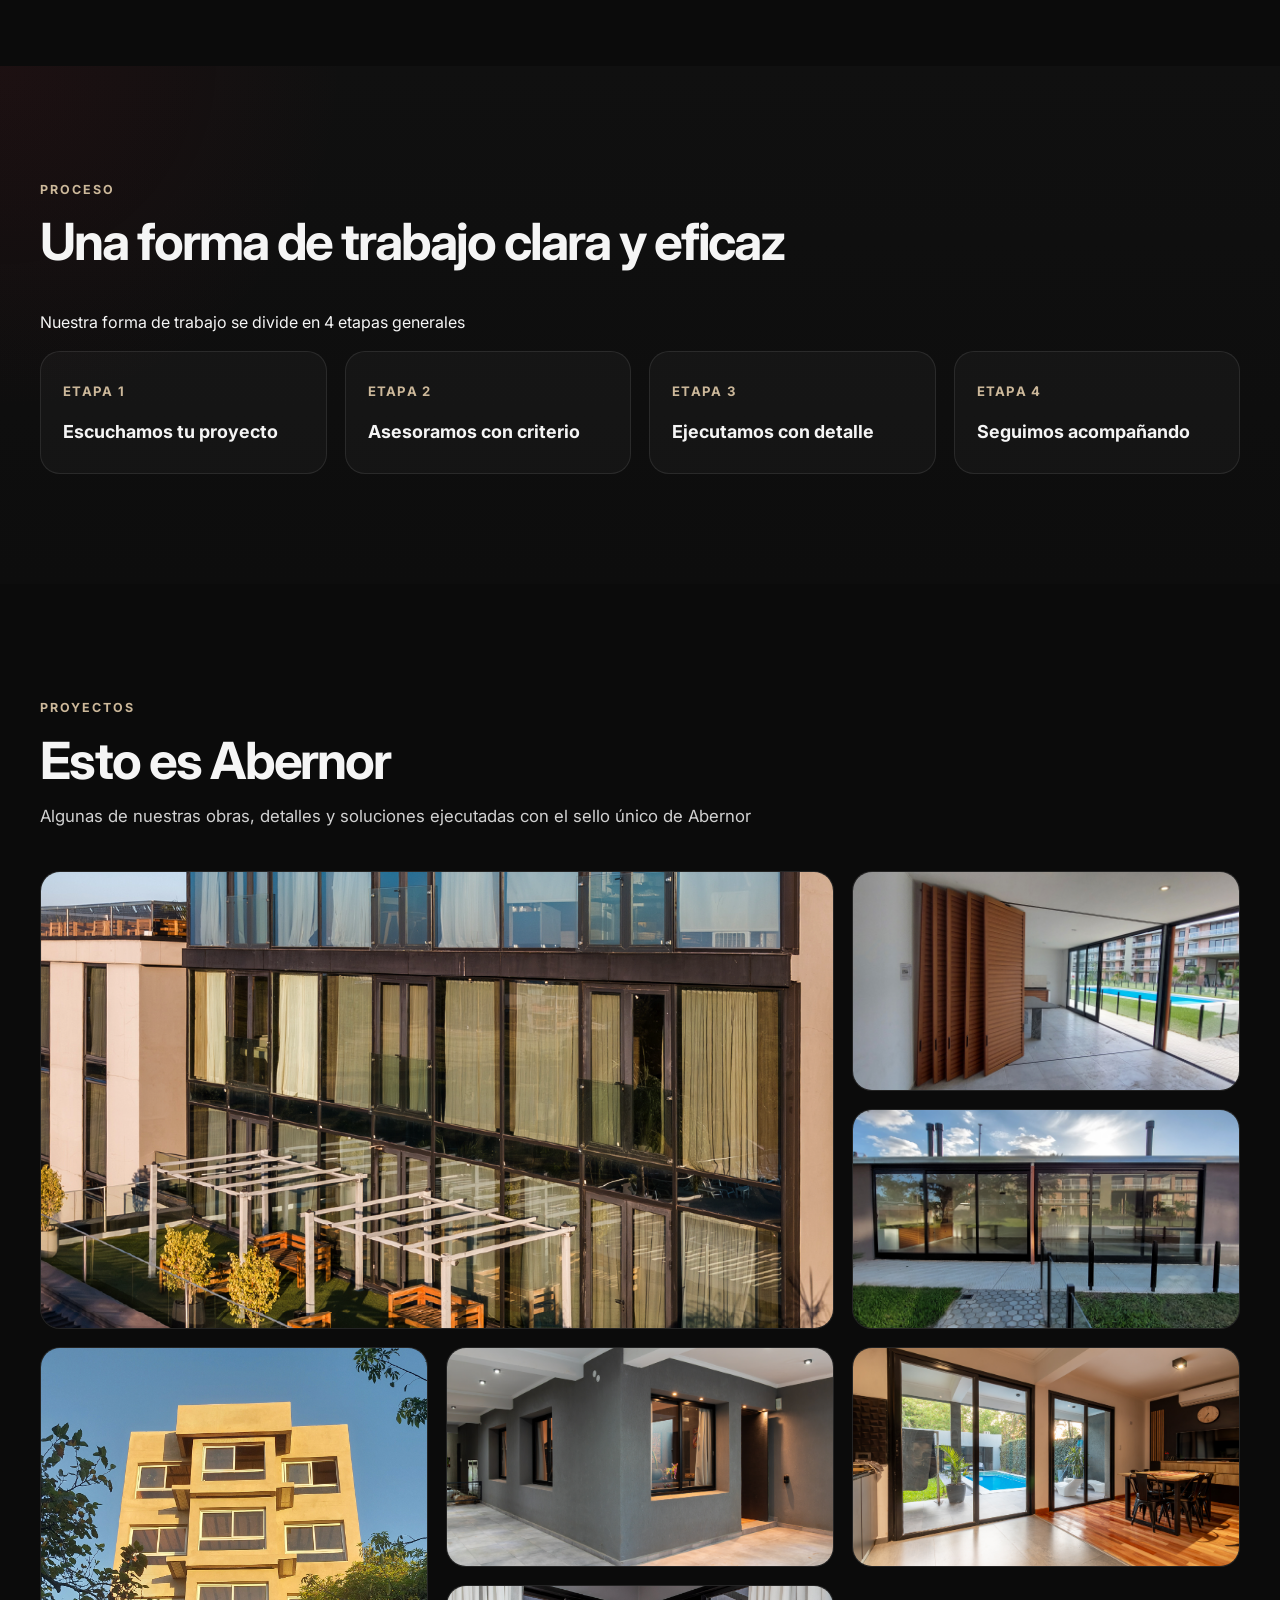
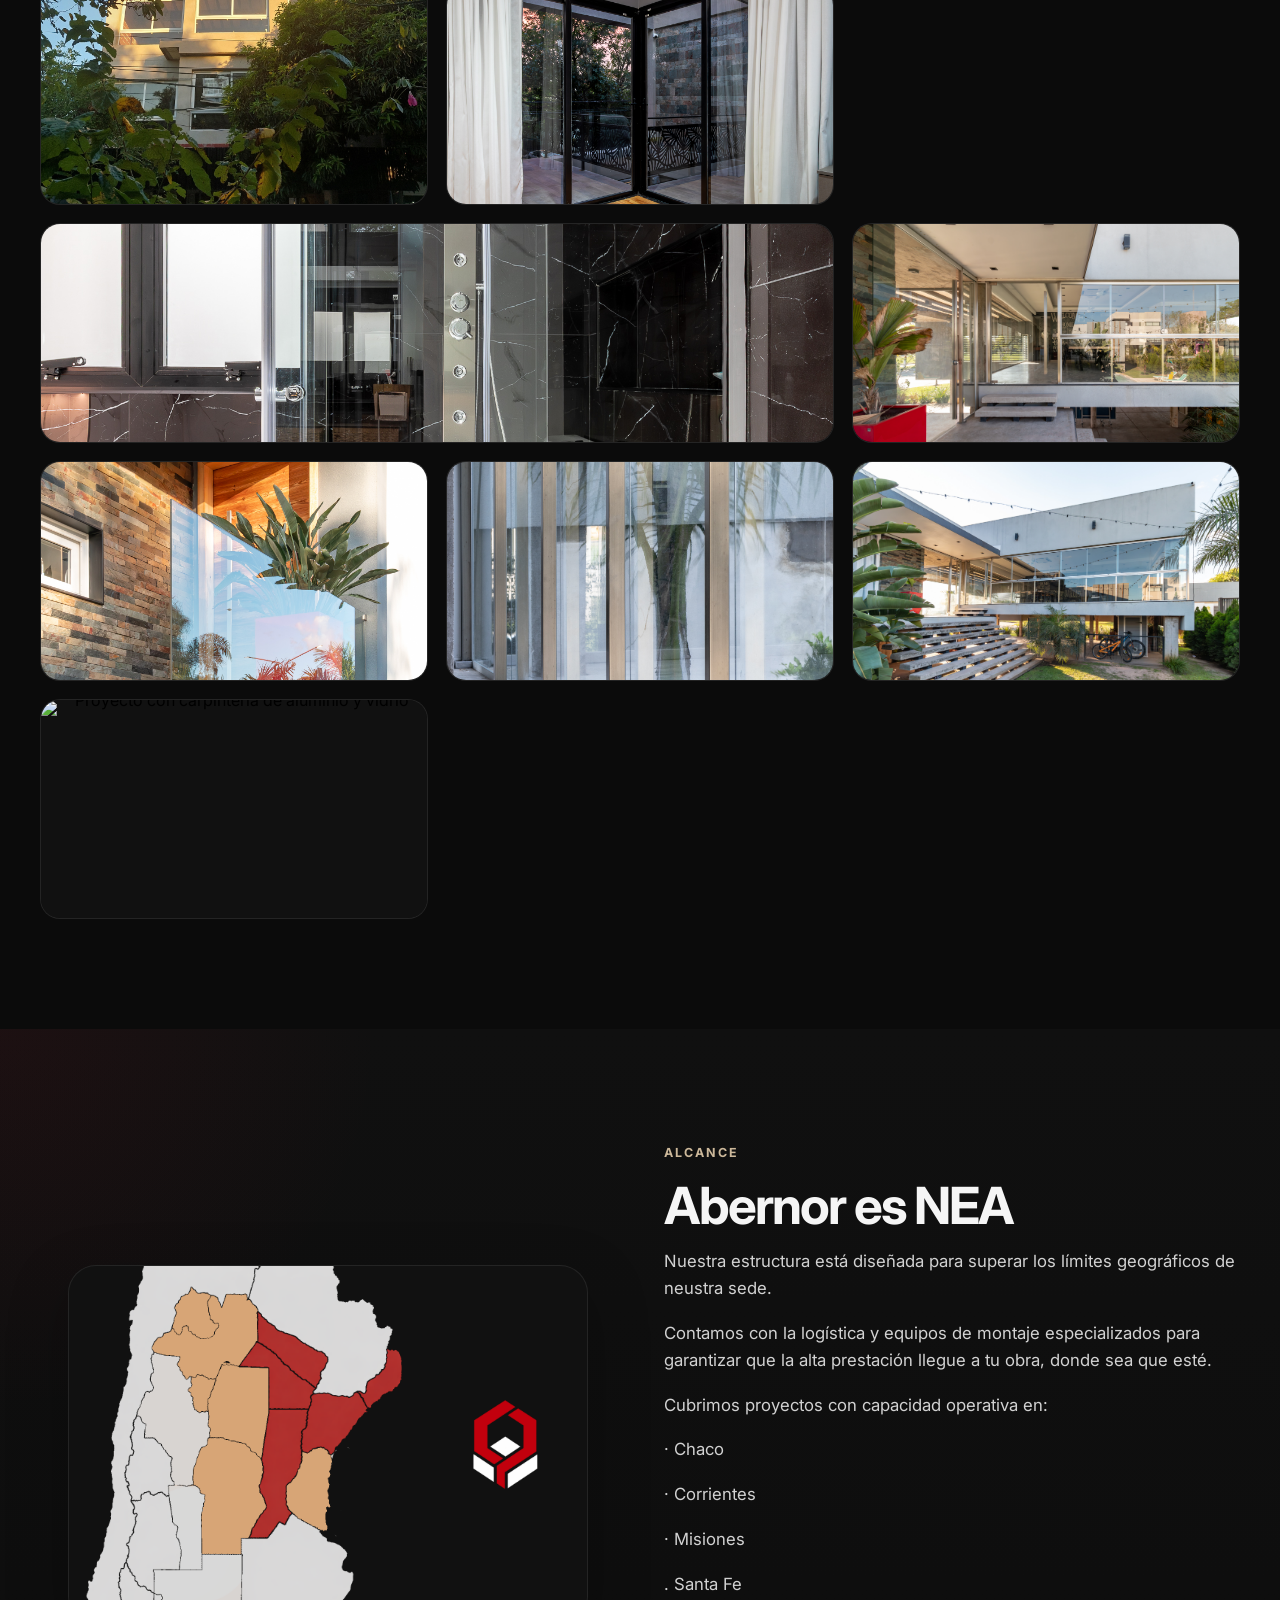
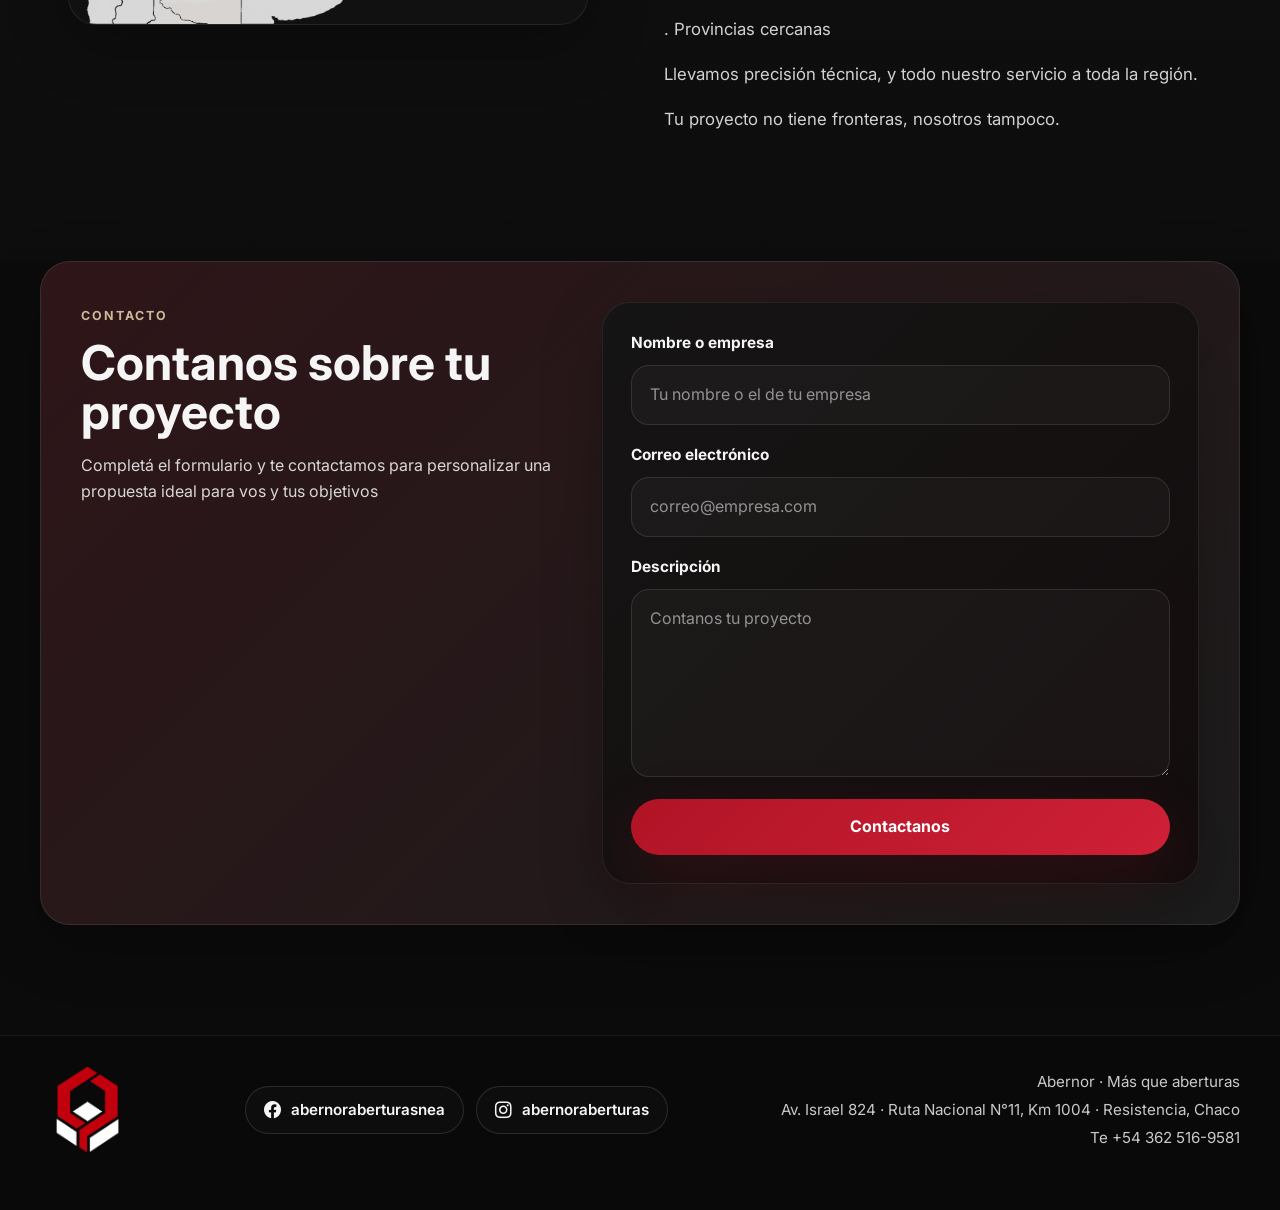
==== commit 40104743: "Update index.html" ====
--- a/index.html
+++ b/index.html
@@ -417,7 +417,7 @@
           </button>
 
                     <button class="gallery-card" type="button" aria-label="Abrir proyecto 12">
-            <img src="./Media/Obras/11.jpg" alt="Proyecto con carpintería de aluminio y vidrio" class="gallery-image" loading="lazy" />
+            <img src="./Media/Obras/12.jpg" alt="Proyecto con carpintería de aluminio y vidrio" class="gallery-image" loading="lazy" />
           </button>
         </div>
       </div>
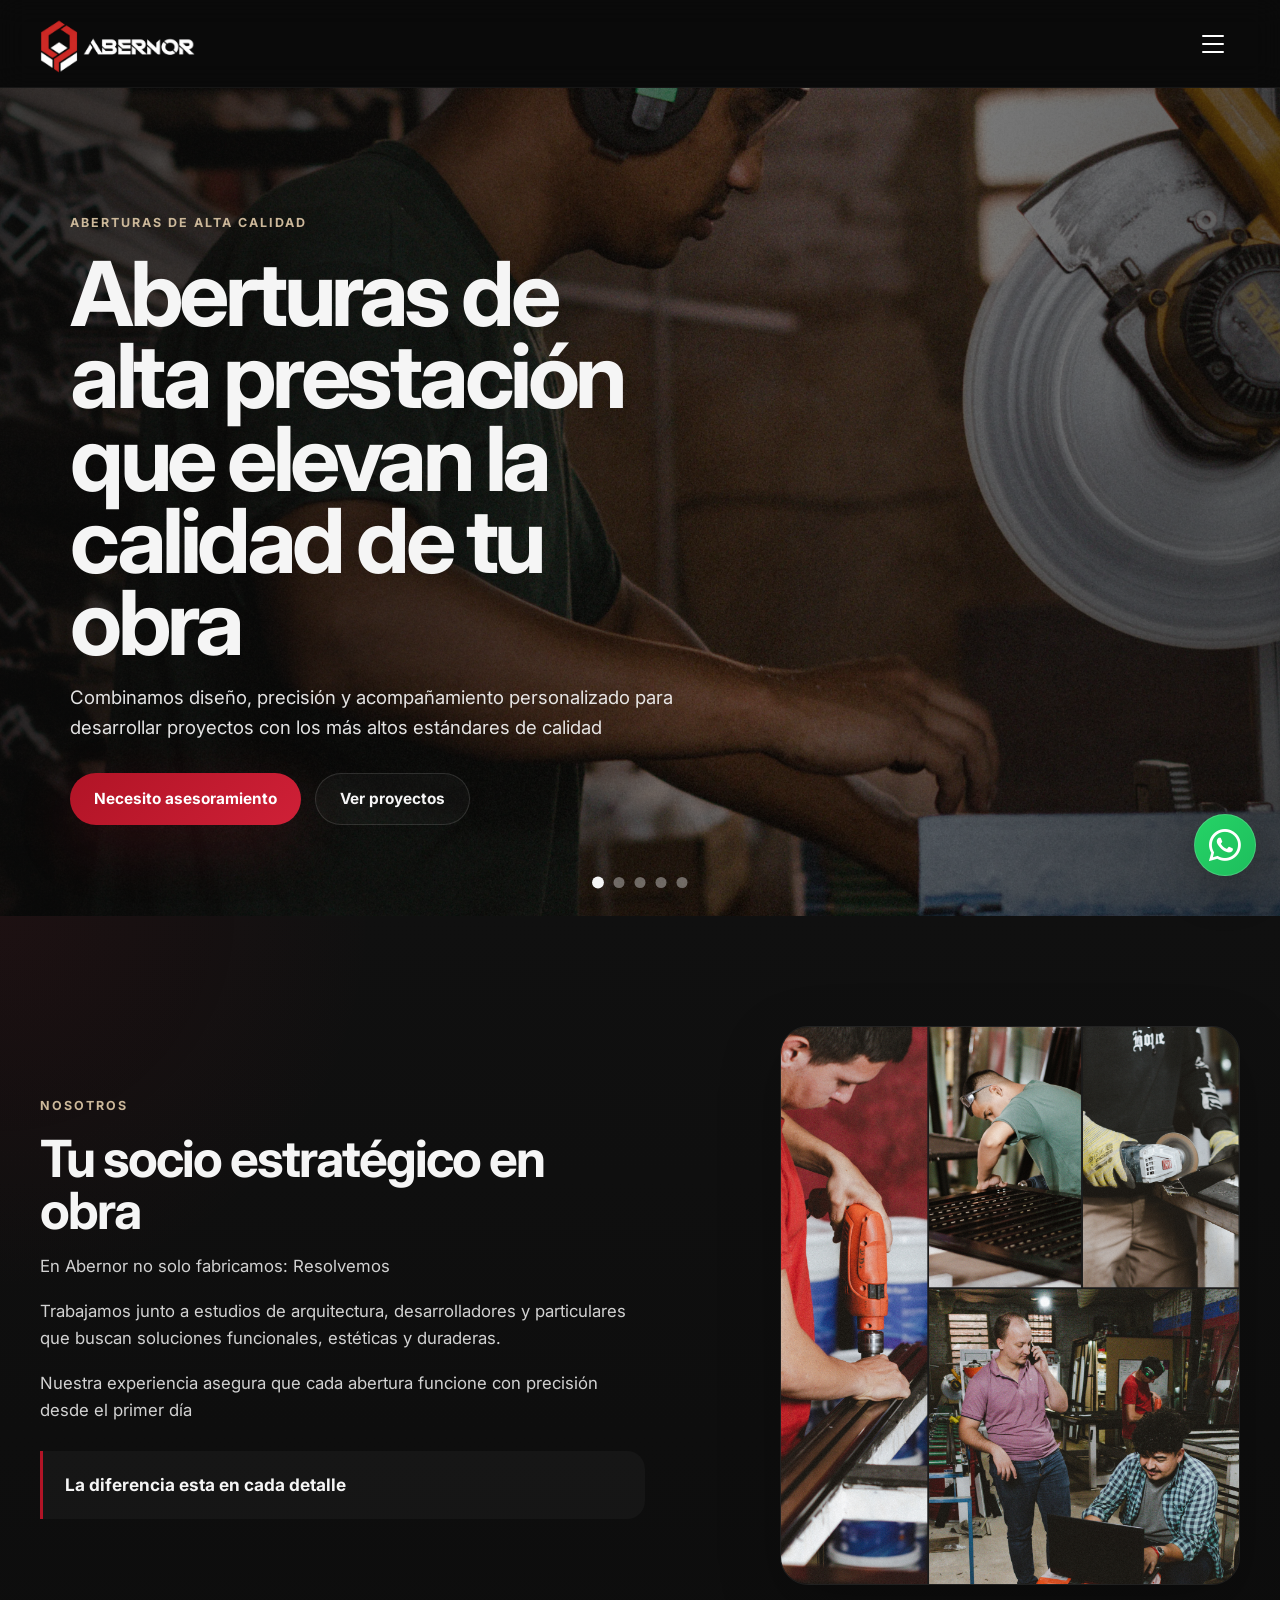
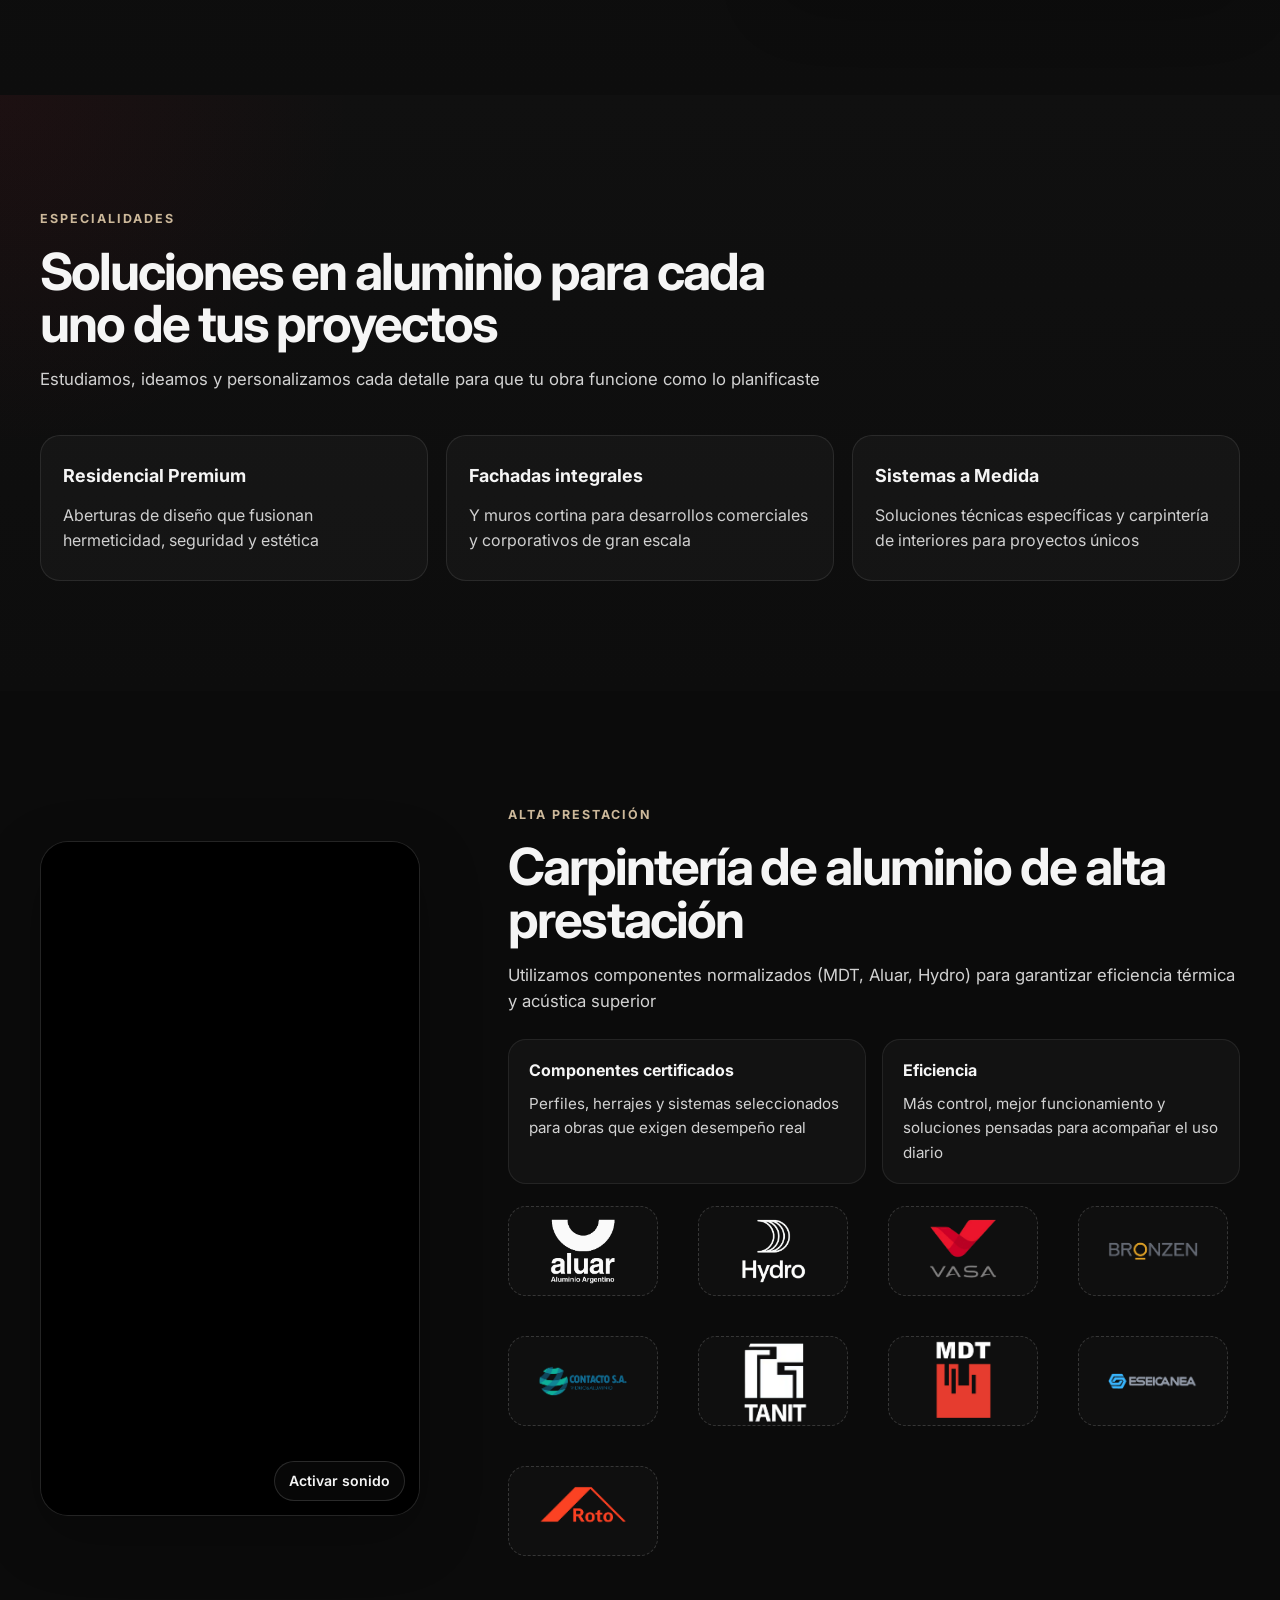
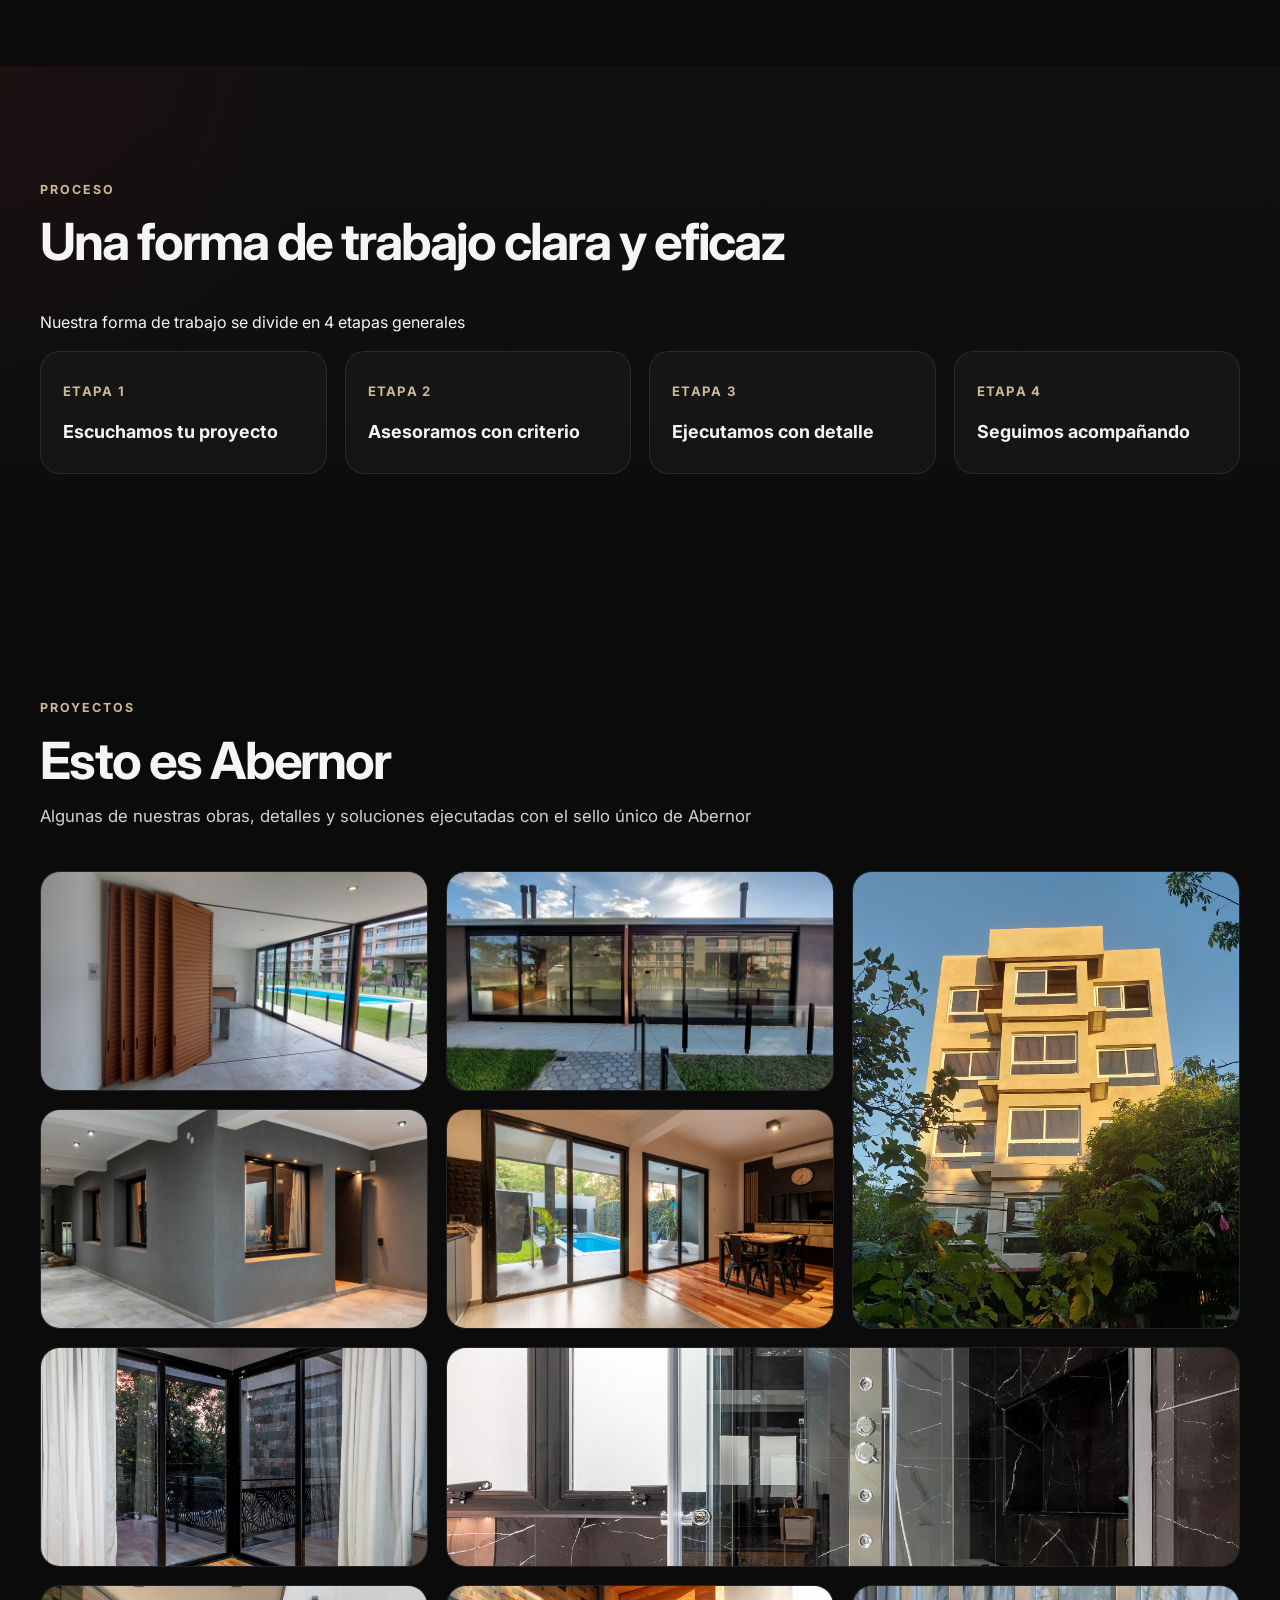
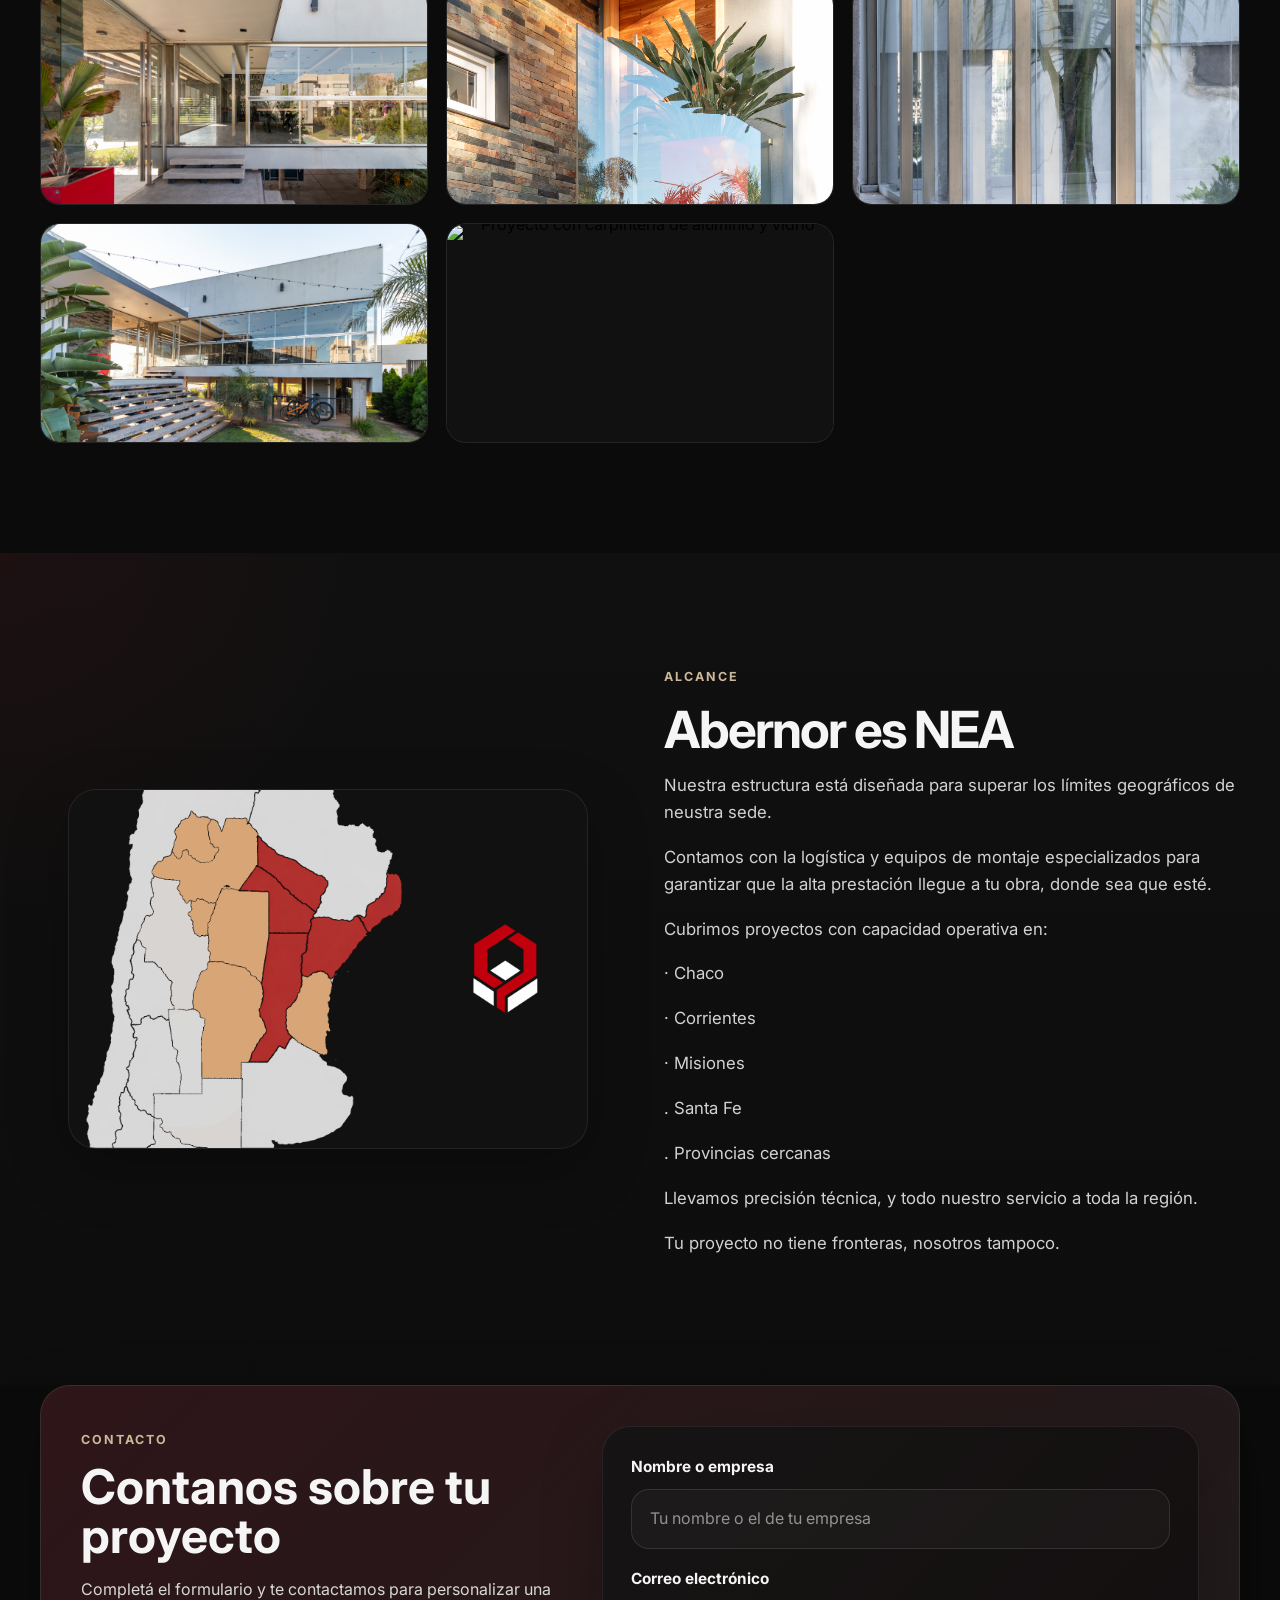
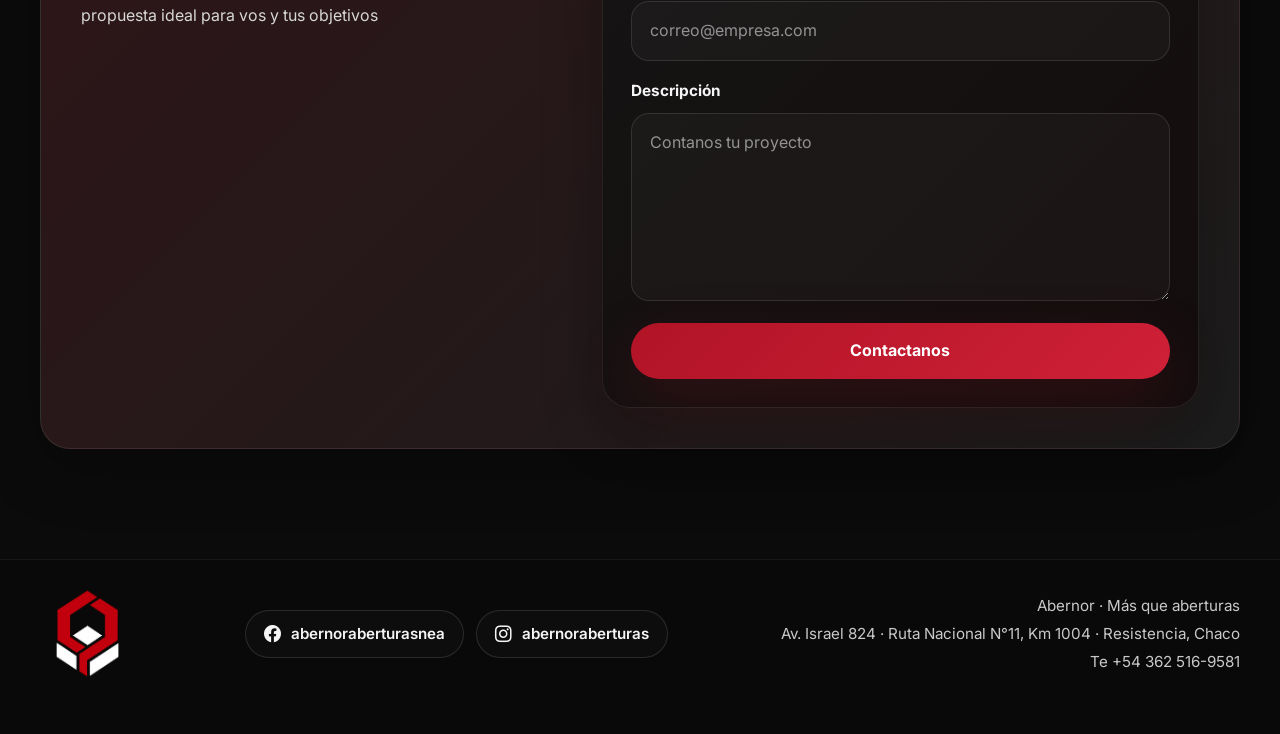
==== commit 3c95d348: "Update index.html" ====
--- a/index.html
+++ b/index.html
@@ -368,10 +368,6 @@
         </div>
 
         <div class="gallery-grid gallery-grid-12">
-          <button class="gallery-card gallery-card-large" type="button" aria-label="Abrir proyecto 1">
-            <img src="./Media/Obras/fachada.png" alt="Fachada integral en proyecto residencial" class="gallery-image" loading="lazy" />
-          </button>
-
           <button class="gallery-card" type="button" aria-label="Abrir proyecto 2">
             <img src="./Media/Obras/1.jpg" alt="Ventanales de aluminio de alta prestación" class="gallery-image" loading="lazy" />
           </button>
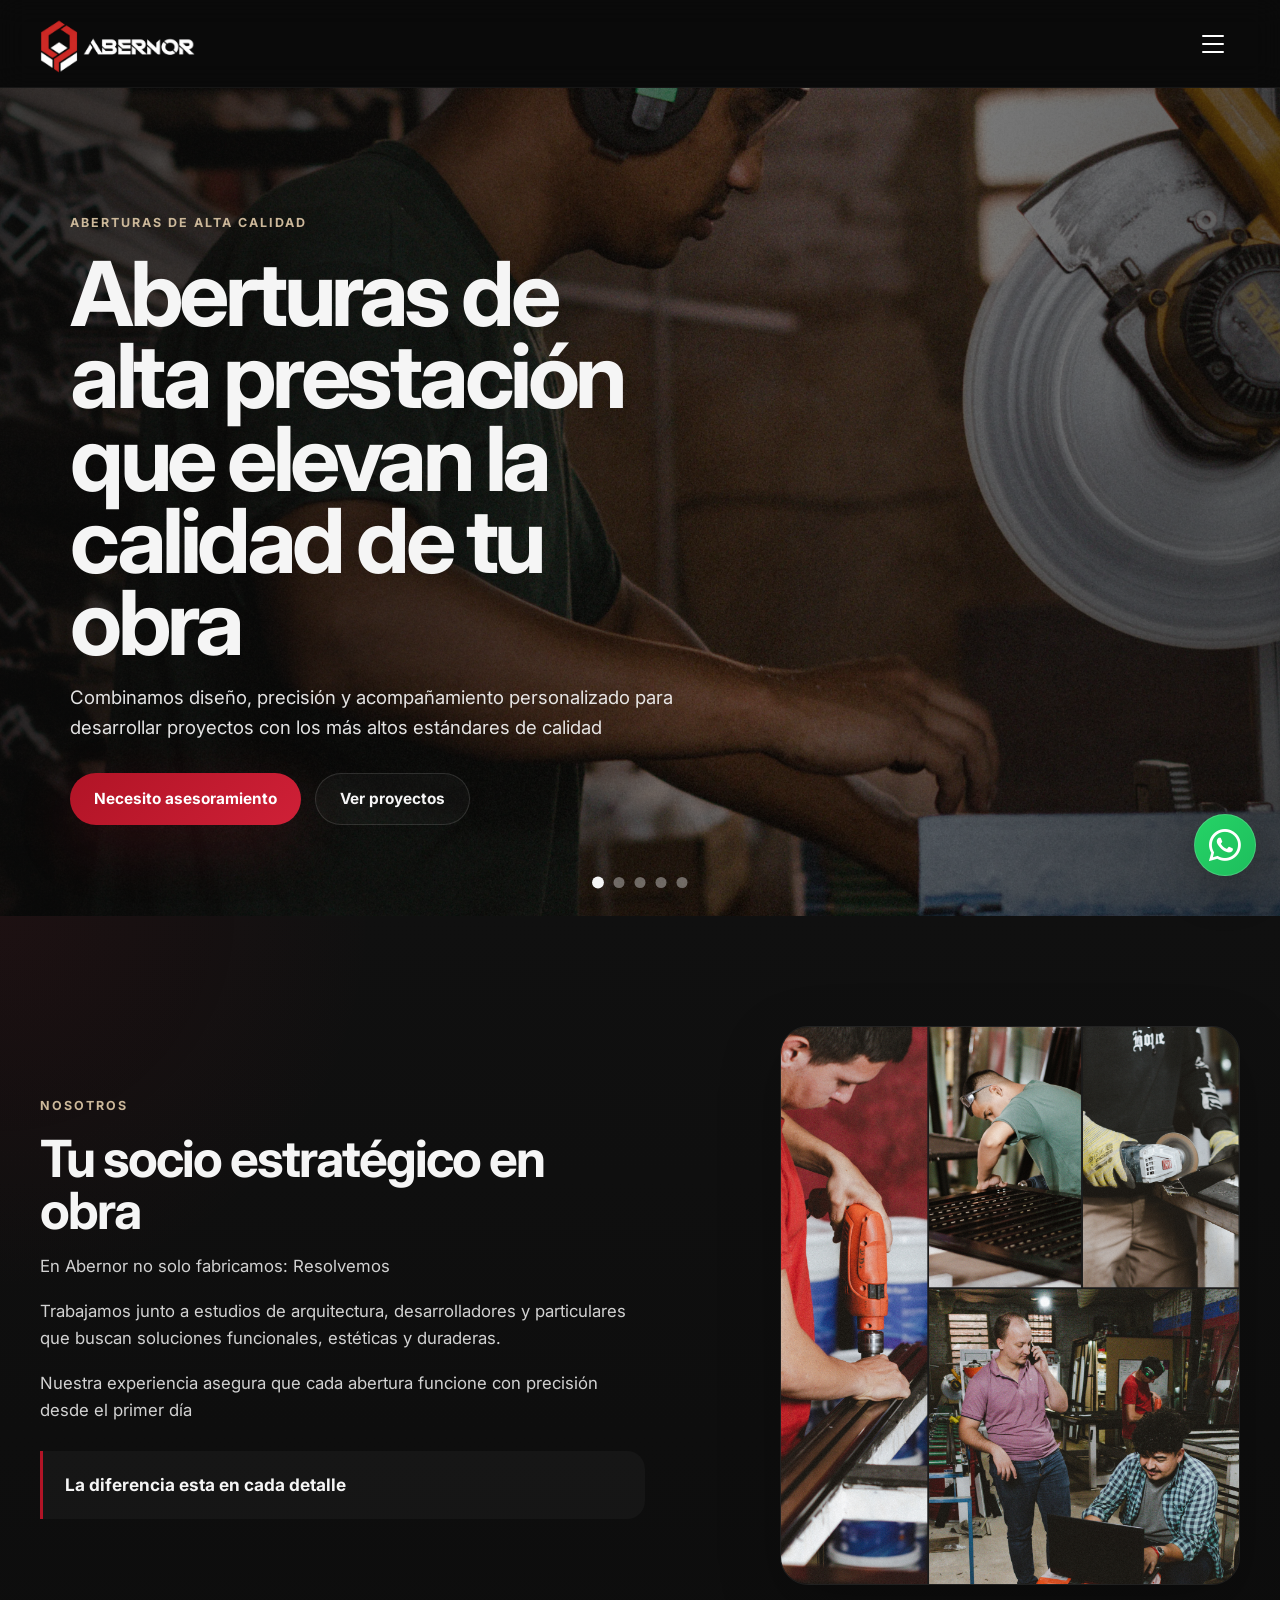
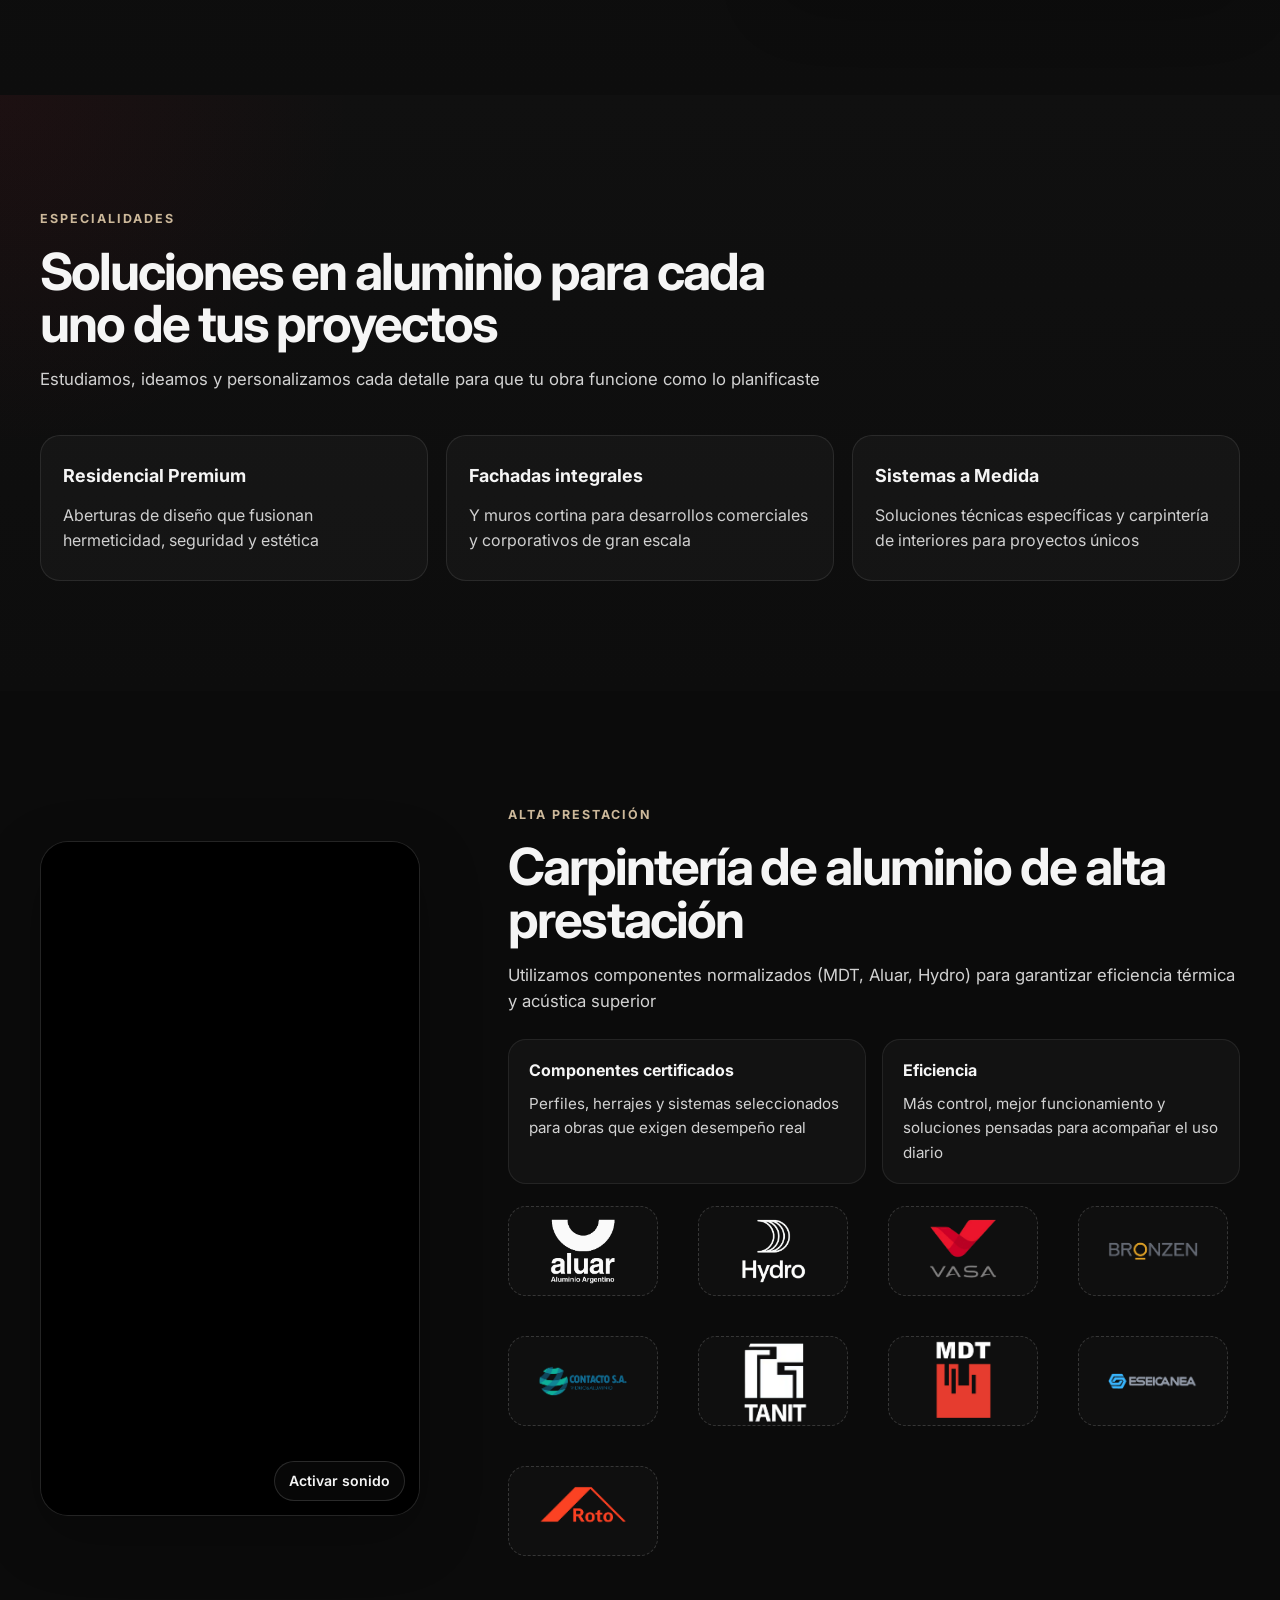
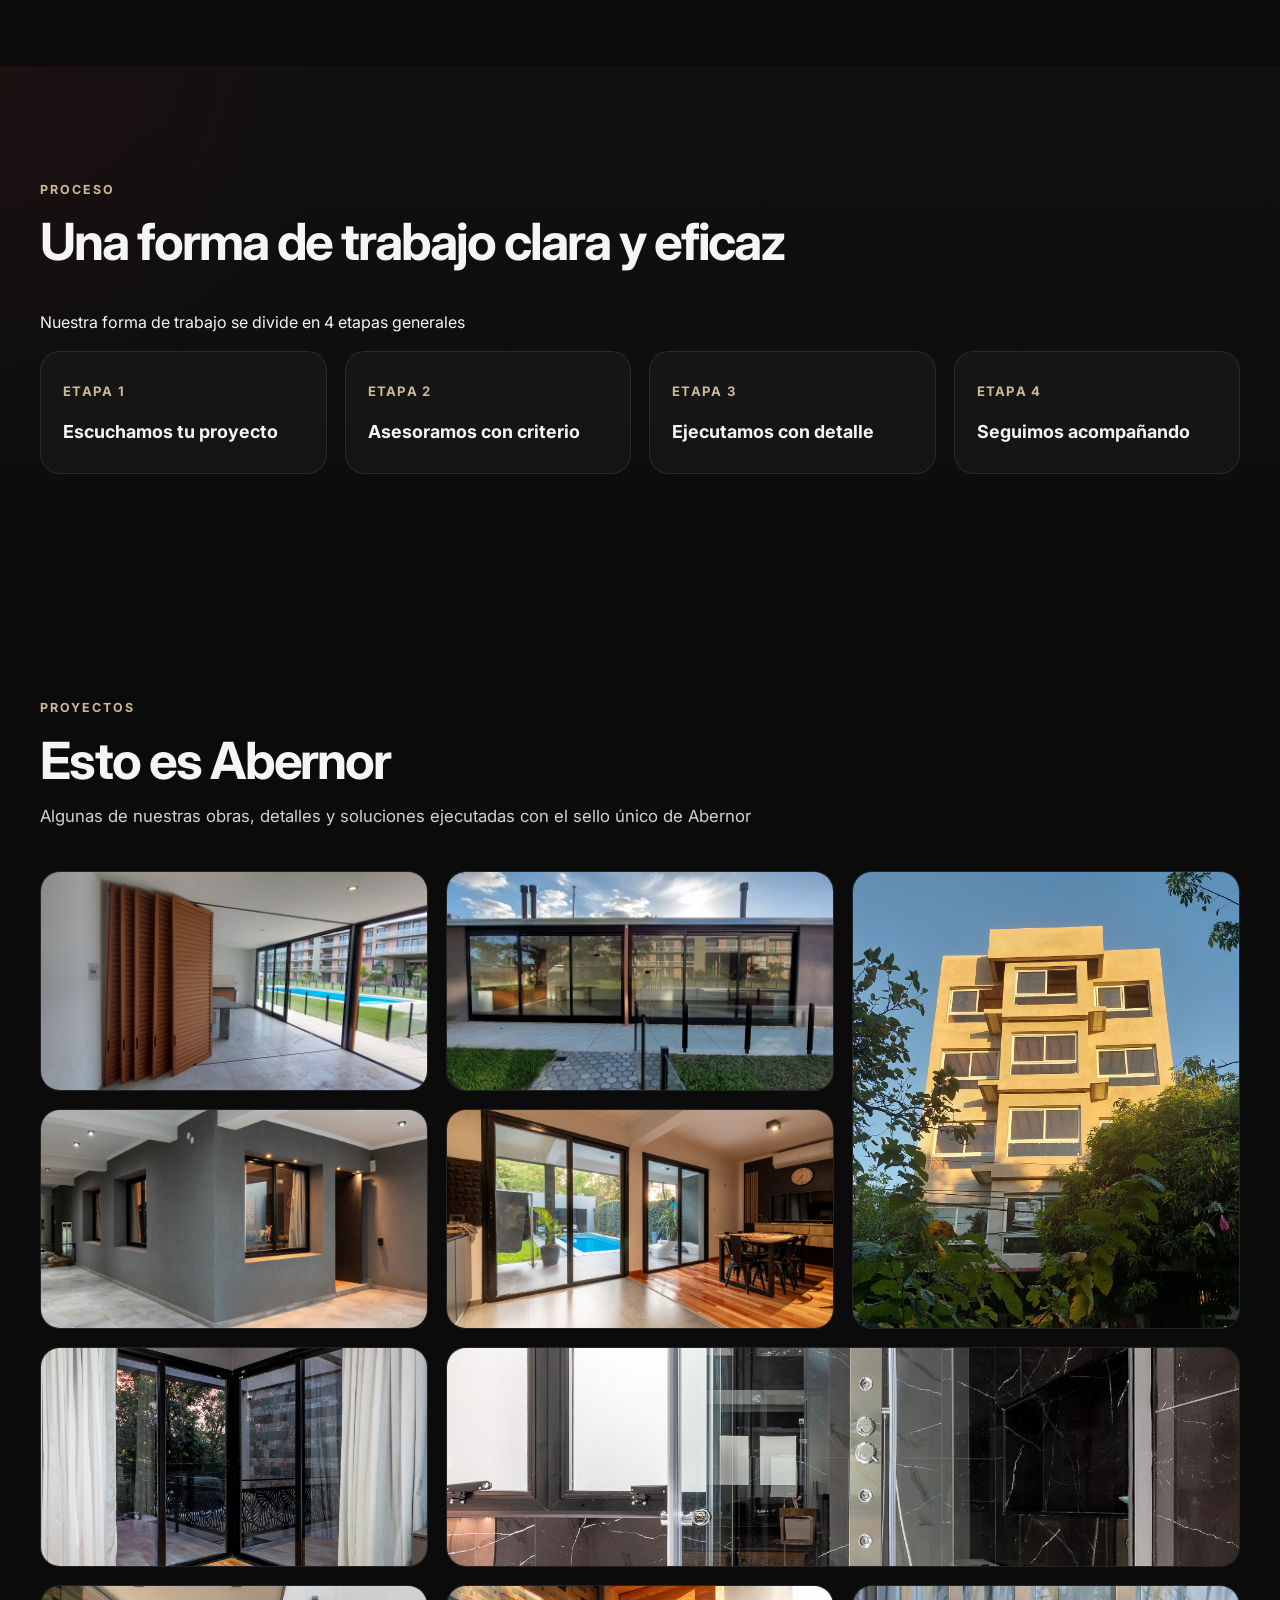
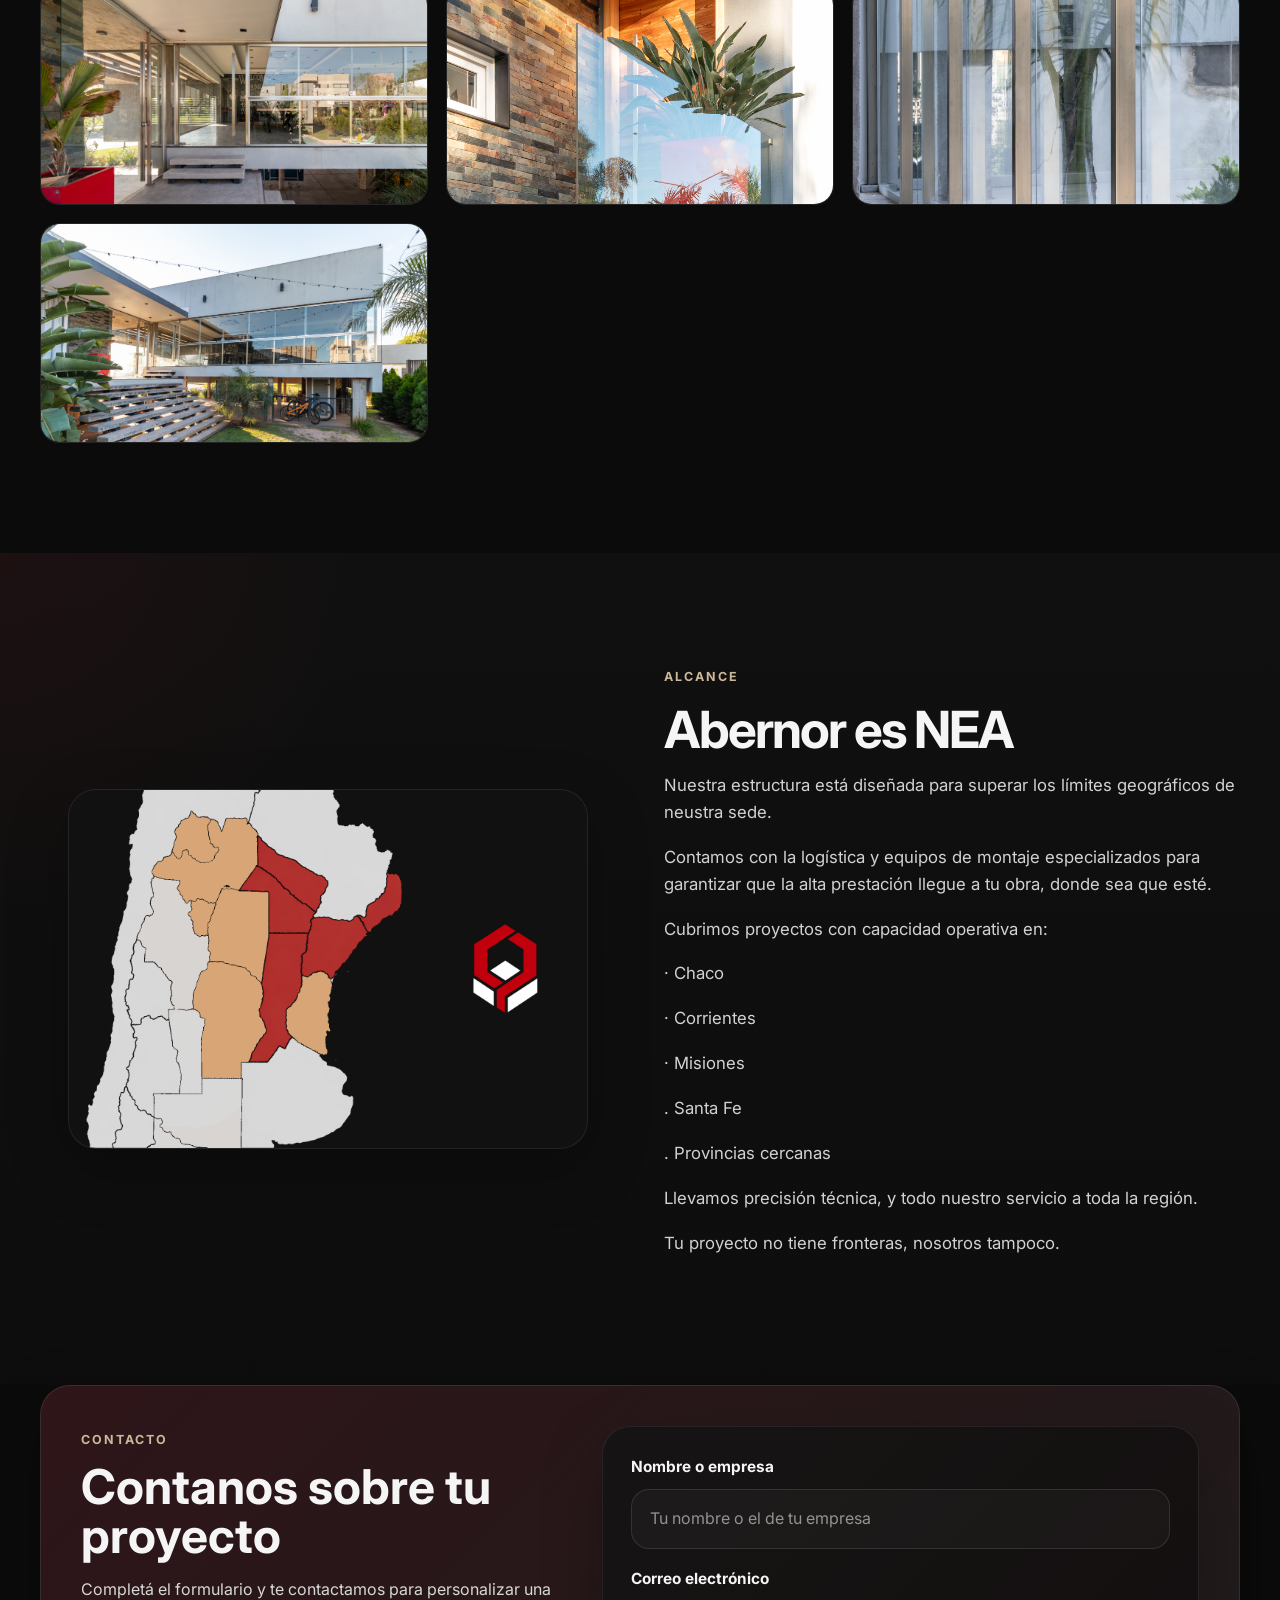
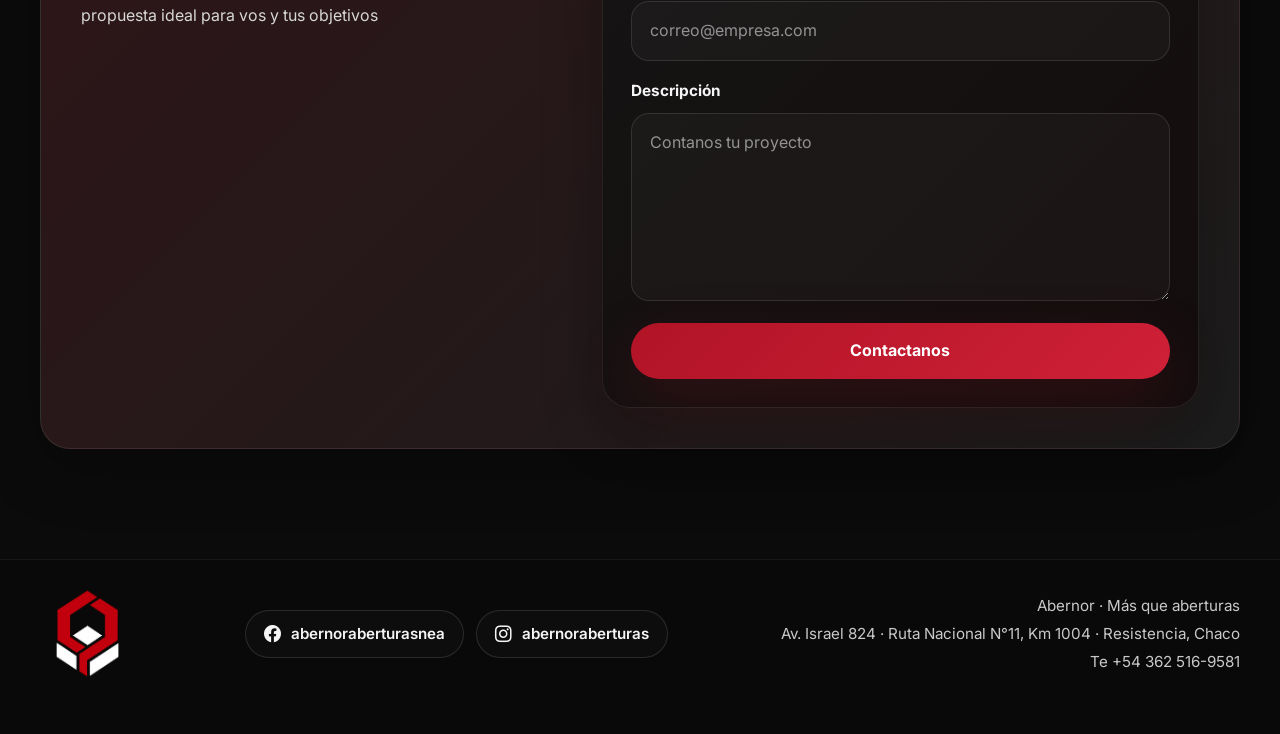
==== commit 858985cc: "Update index.html" ====
--- a/index.html
+++ b/index.html
@@ -368,52 +368,48 @@
         </div>
 
         <div class="gallery-grid gallery-grid-12">
+          <button class="gallery-card" type="button" aria-label="Abrir proyecto 1">
+            <img src="./Media/Obras/1.jpg" alt="Ventanales de aluminio de alta prestación" class="gallery-image" loading="lazy" />
+          </button>
+
           <button class="gallery-card" type="button" aria-label="Abrir proyecto 2">
-            <img src="./Media/Obras/1.jpg" alt="Ventanales de aluminio de alta prestación" class="gallery-image" loading="lazy" />
-          </button>
-
-          <button class="gallery-card" type="button" aria-label="Abrir proyecto 3">
             <img src="./Media/Obras/2.jpg" alt="Detalle de terminación en carpintería de aluminio" class="gallery-image" loading="lazy" />
           </button>
 
-          <button class="gallery-card gallery-card-tall" type="button" aria-label="Abrir proyecto 4">
+          <button class="gallery-card gallery-card-tall" type="button" aria-label="Abrir proyecto 3">
             <img src="./Media/Obras/3.jpg" alt="Balcón con cerramiento de vidrio y aluminio" class="gallery-image" loading="lazy" />
           </button>
 
+          <button class="gallery-card" type="button" aria-label="Abrir proyecto 4">
+            <img src="./Media/Obras/4.jpg" alt="Puerta de diseño instalada en obra" class="gallery-image" loading="lazy" />
+          </button>
+
           <button class="gallery-card" type="button" aria-label="Abrir proyecto 5">
-            <img src="./Media/Obras/4.jpg" alt="Puerta de diseño instalada en obra" class="gallery-image" loading="lazy" />
+            <img src="./Media/Obras/5.jpg" alt="Esquina vidriada en proyecto arquitectónico" class="gallery-image" loading="lazy" />
           </button>
 
           <button class="gallery-card" type="button" aria-label="Abrir proyecto 6">
-            <img src="./Media/Obras/5.jpg" alt="Esquina vidriada en proyecto arquitectónico" class="gallery-image" loading="lazy" />
-          </button>
-
-          <button class="gallery-card" type="button" aria-label="Abrir proyecto 7">
             <img src="./Media/Obras/6.jpg" alt="Aberturas premium en fachada moderna" class="gallery-image" loading="lazy" />
           </button>
 
-          <button class="gallery-card gallery-card-wide" type="button" aria-label="Abrir proyecto 8">
+          <button class="gallery-card gallery-card-wide" type="button" aria-label="Abrir proyecto 7">
             <img src="./Media/Obras/7.jpg" alt="Frente integral con grandes paños vidriados" class="gallery-image" loading="lazy" />
           </button>
 
+          <button class="gallery-card" type="button" aria-label="Abrir proyecto 8">
+            <img src="./Media/Obras/8.jpg" alt="Detalle técnico y terminación de obra" class="gallery-image" loading="lazy" />
+          </button>
+
           <button class="gallery-card" type="button" aria-label="Abrir proyecto 9">
-            <img src="./Media/Obras/8.jpg" alt="Detalle técnico y terminación de obra" class="gallery-image" loading="lazy" />
+            <img src="./Media/Obras/9.jpg" alt="Interior con cerramiento a medida" class="gallery-image" loading="lazy" />
           </button>
 
           <button class="gallery-card" type="button" aria-label="Abrir proyecto 10">
-            <img src="./Media/Obras/9.jpg" alt="Interior con cerramiento a medida" class="gallery-image" loading="lazy" />
+            <img src="./Media/Obras/10.jpg" alt="Aberturas de aluminio en obra terminada" class="gallery-image" loading="lazy" />
           </button>
 
           <button class="gallery-card" type="button" aria-label="Abrir proyecto 11">
-            <img src="./Media/Obras/10.jpg" alt="Aberturas de aluminio en obra terminada" class="gallery-image" loading="lazy" />
-          </button>
-
-          <button class="gallery-card" type="button" aria-label="Abrir proyecto 12">
             <img src="./Media/Obras/11.jpg" alt="Proyecto con carpintería de aluminio y vidrio" class="gallery-image" loading="lazy" />
-          </button>
-
-                    <button class="gallery-card" type="button" aria-label="Abrir proyecto 12">
-            <img src="./Media/Obras/12.jpg" alt="Proyecto con carpintería de aluminio y vidrio" class="gallery-image" loading="lazy" />
           </button>
         </div>
       </div>
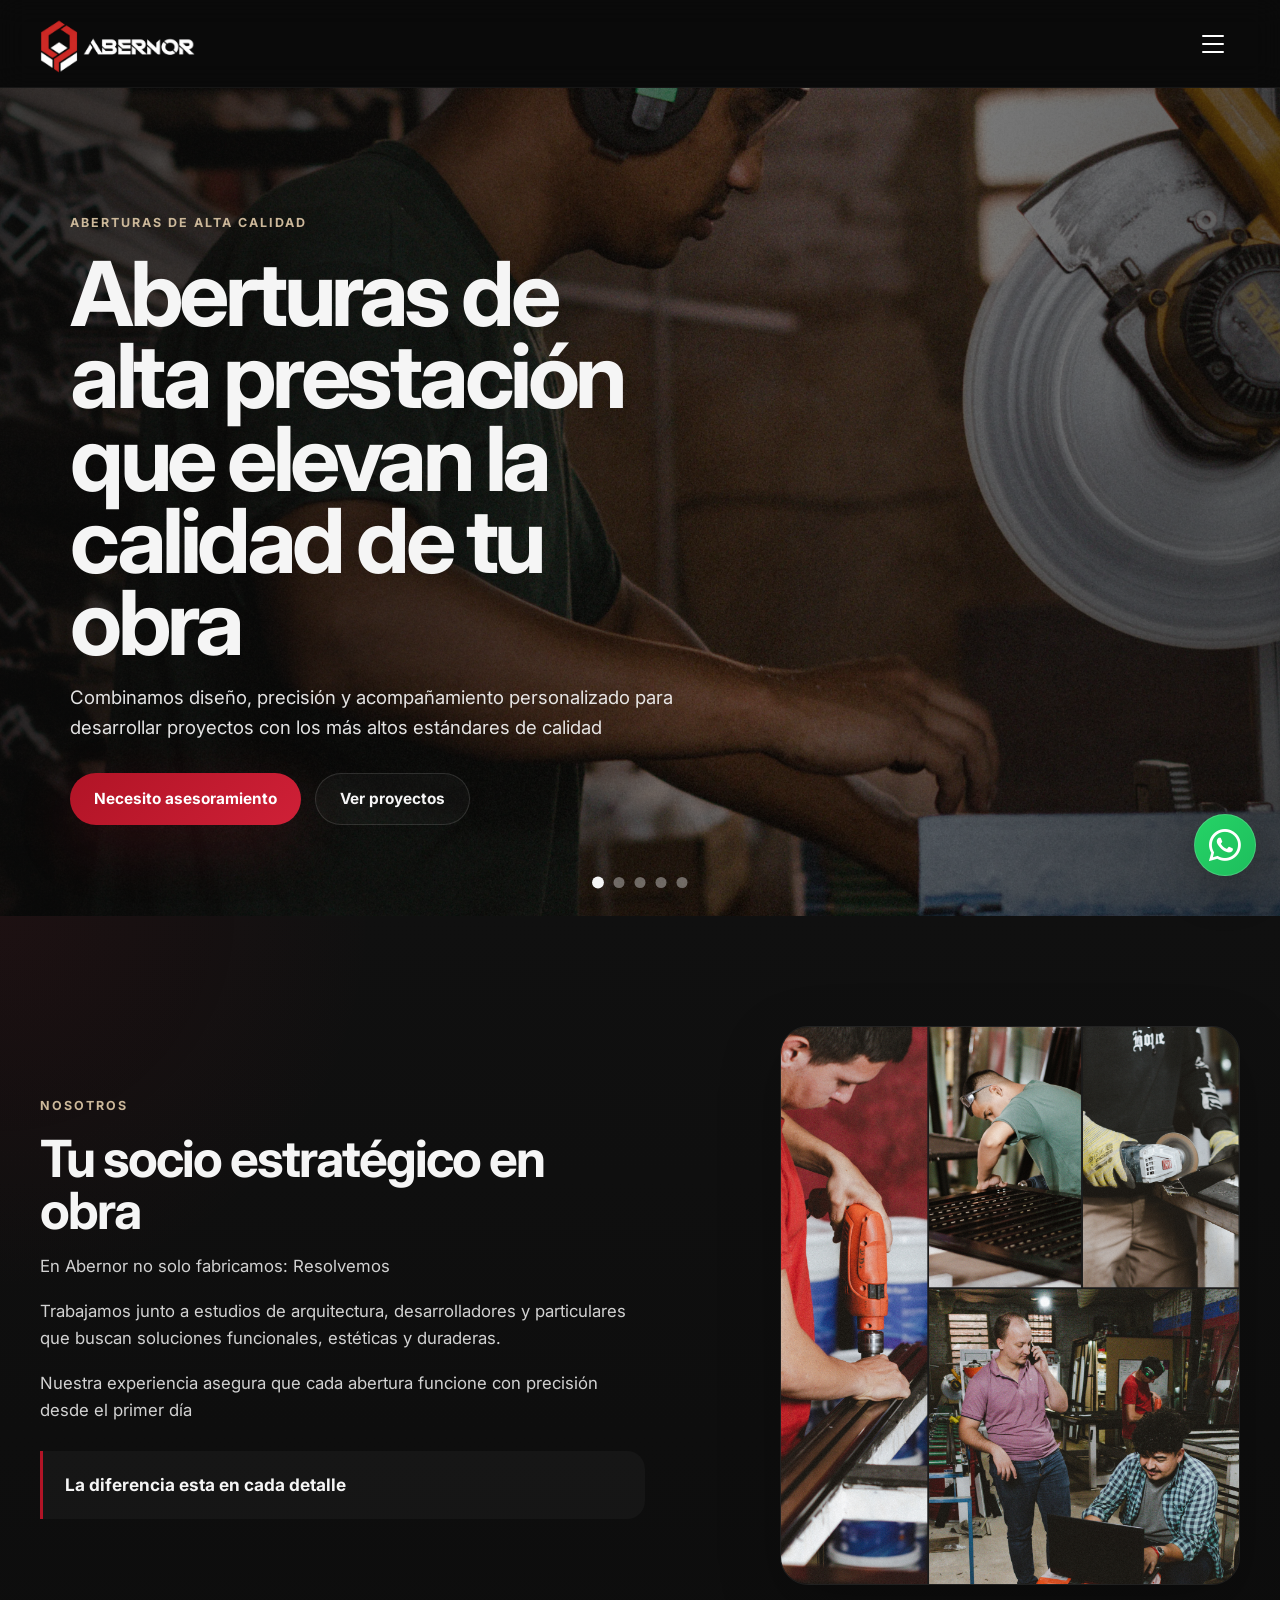
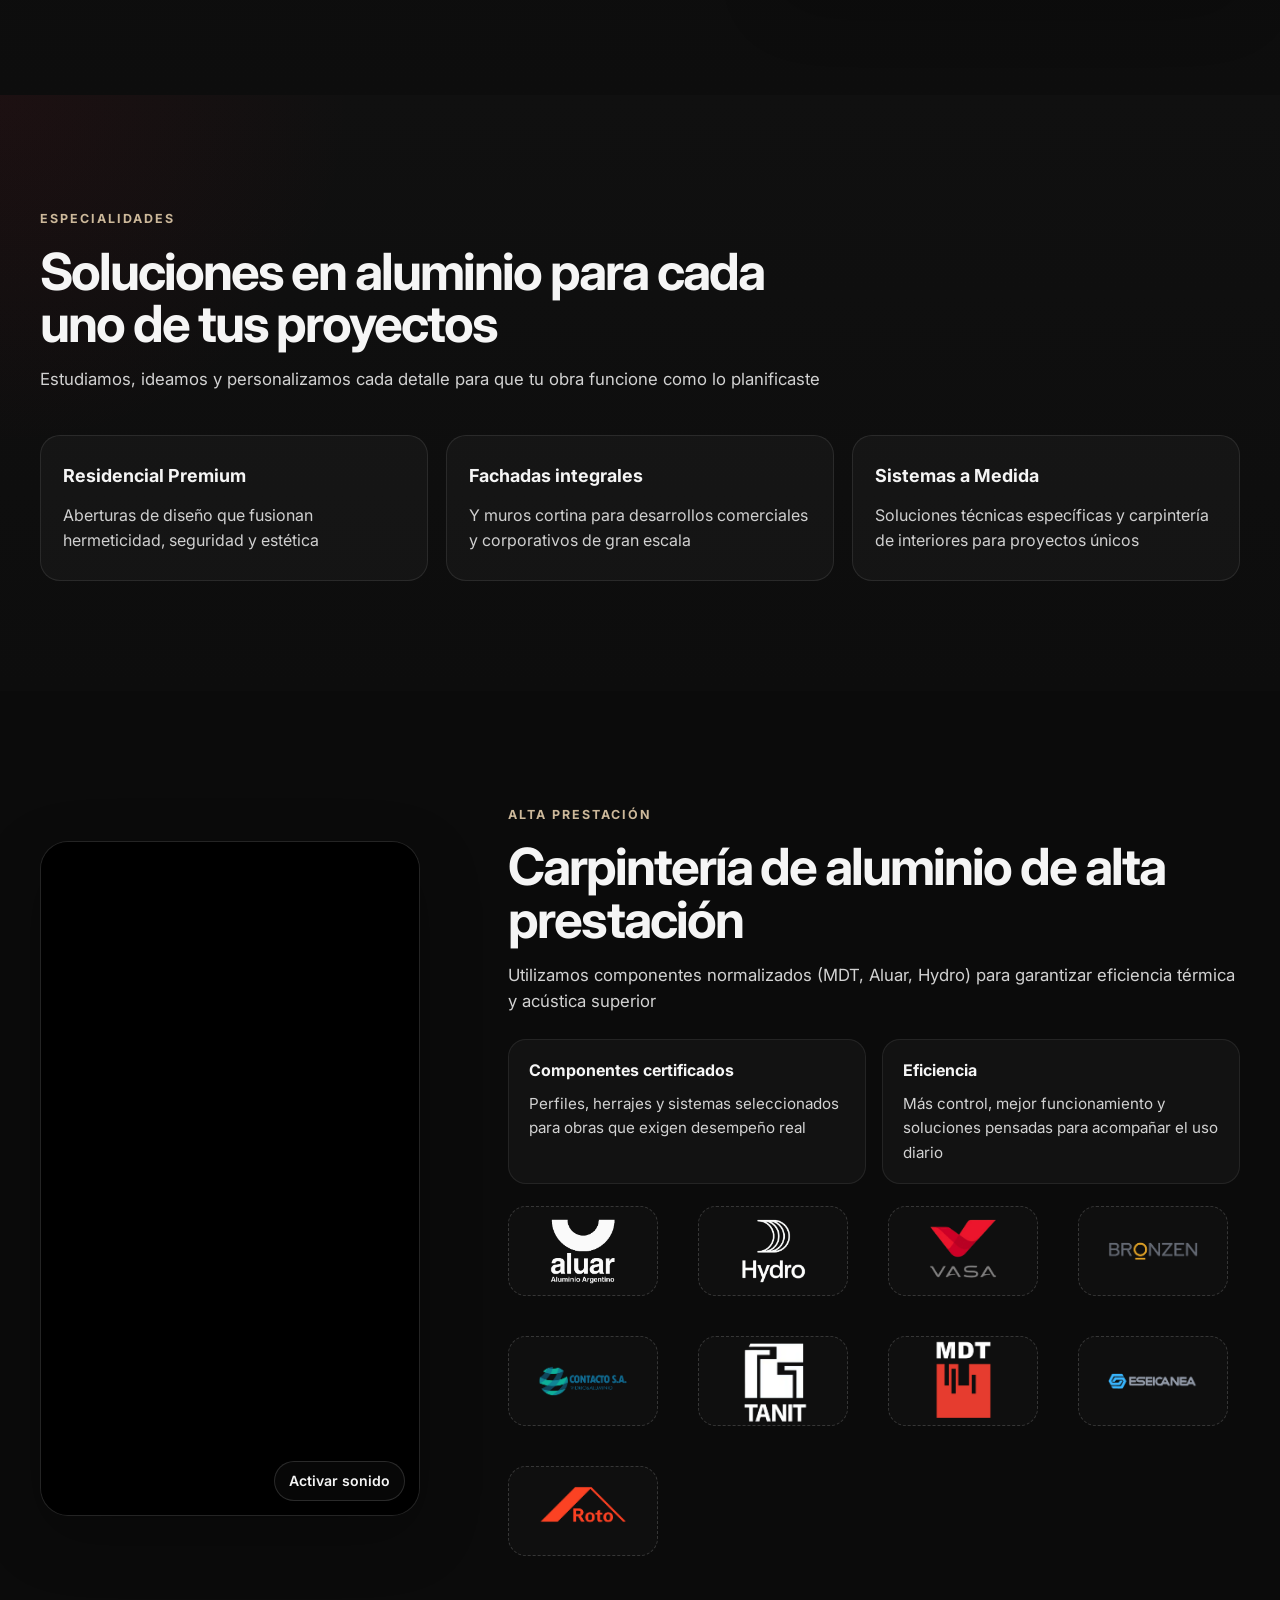
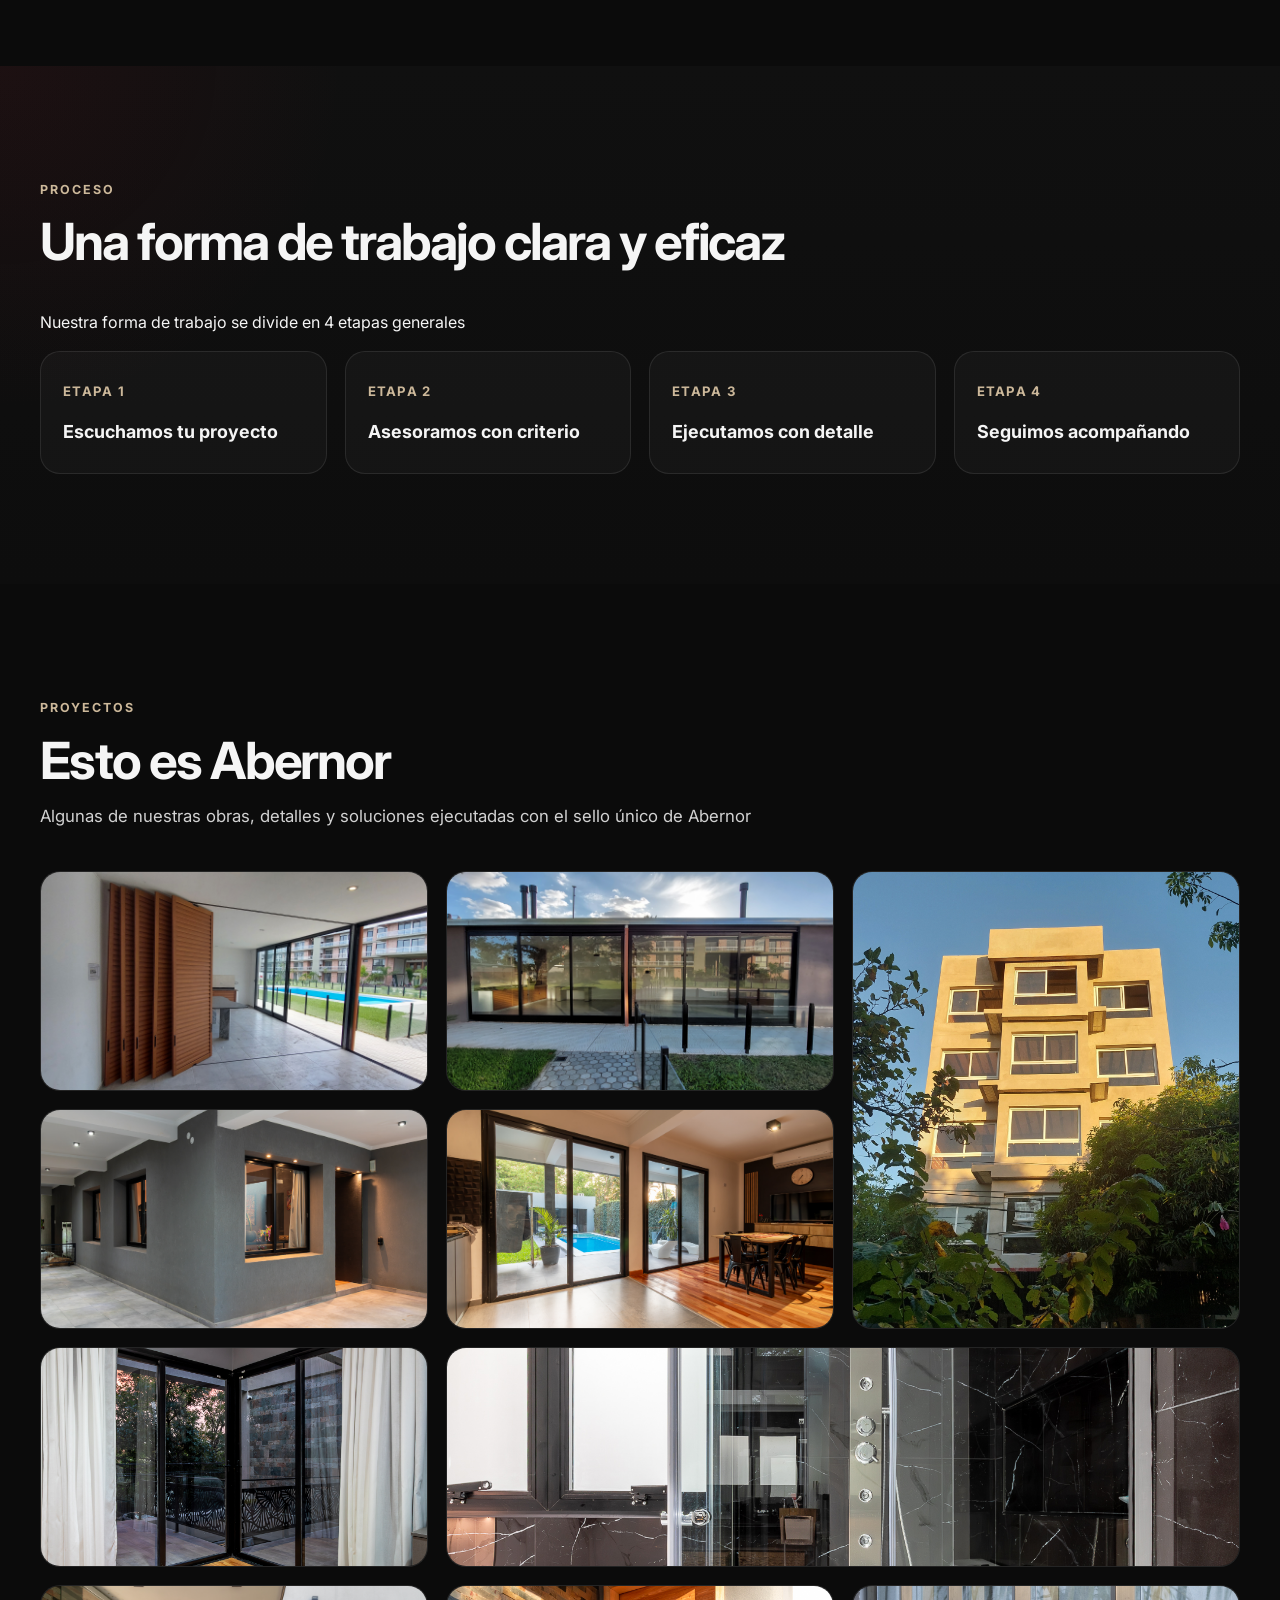
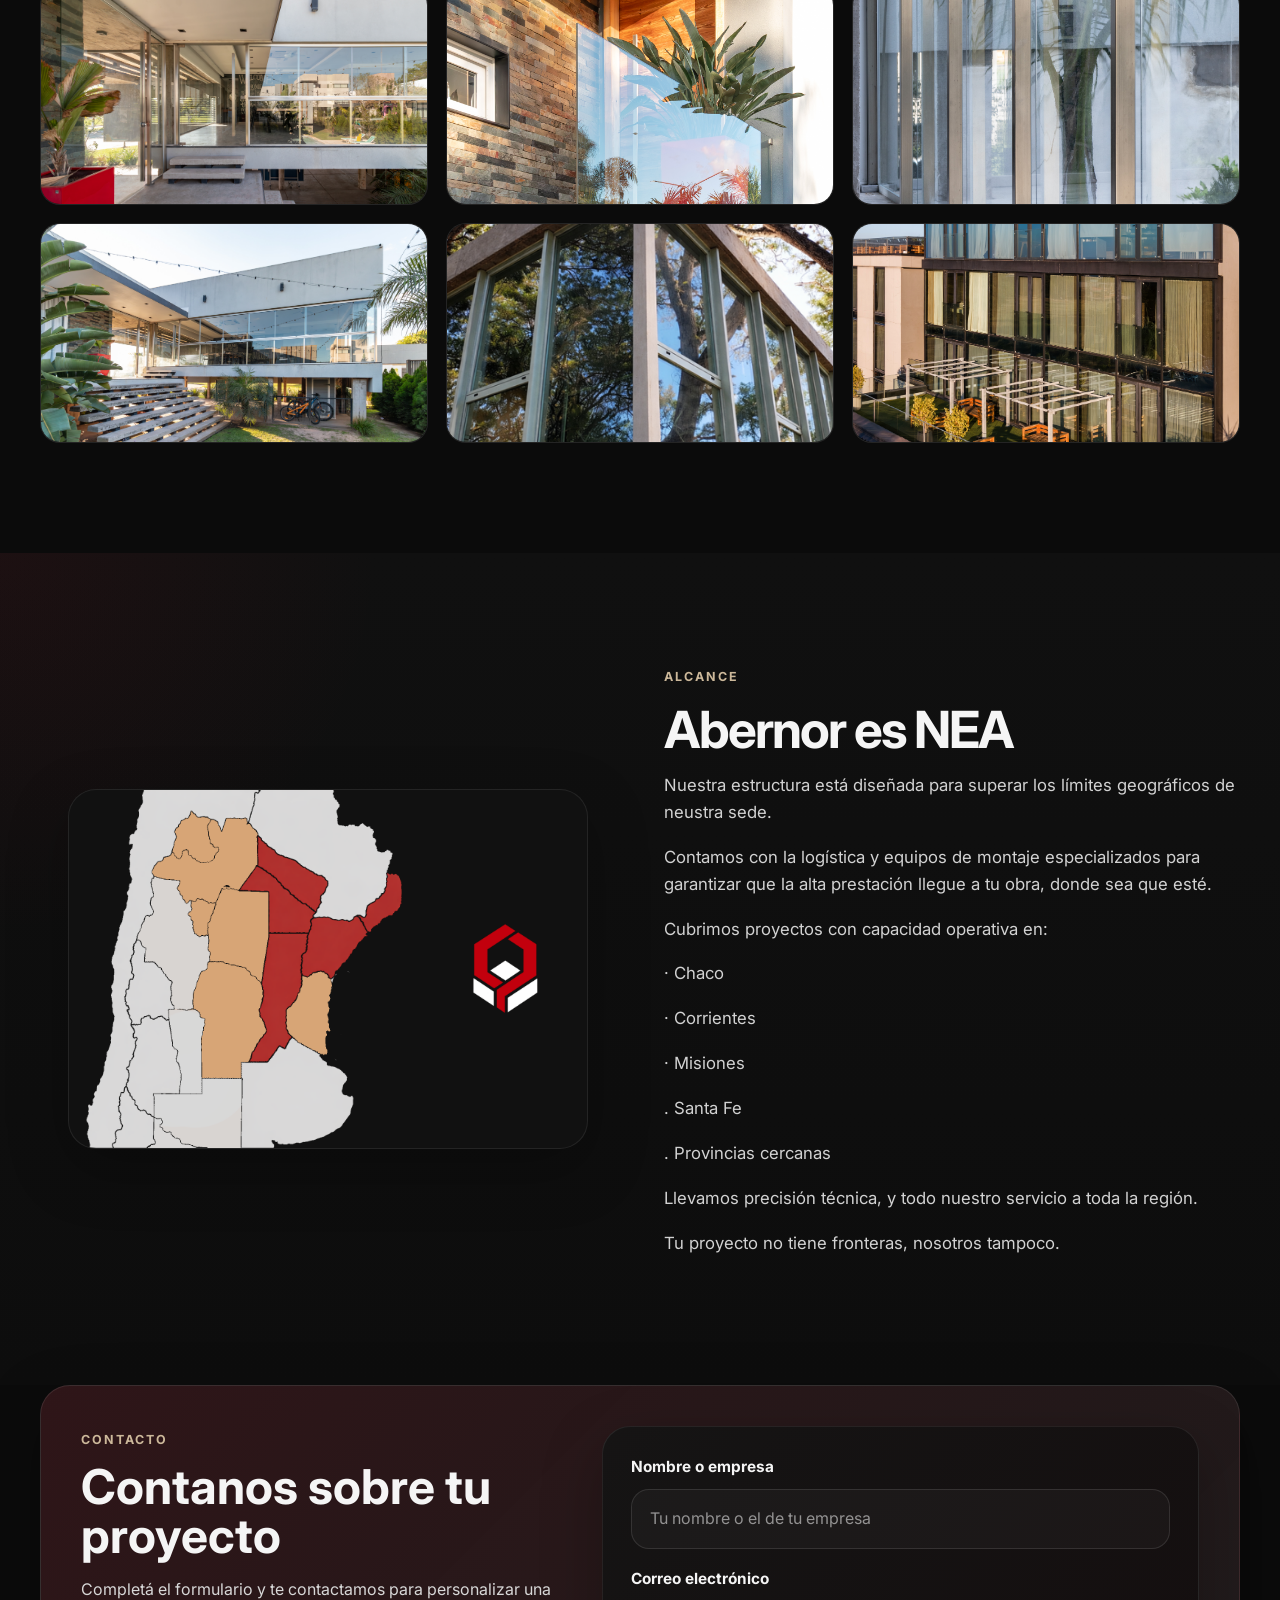
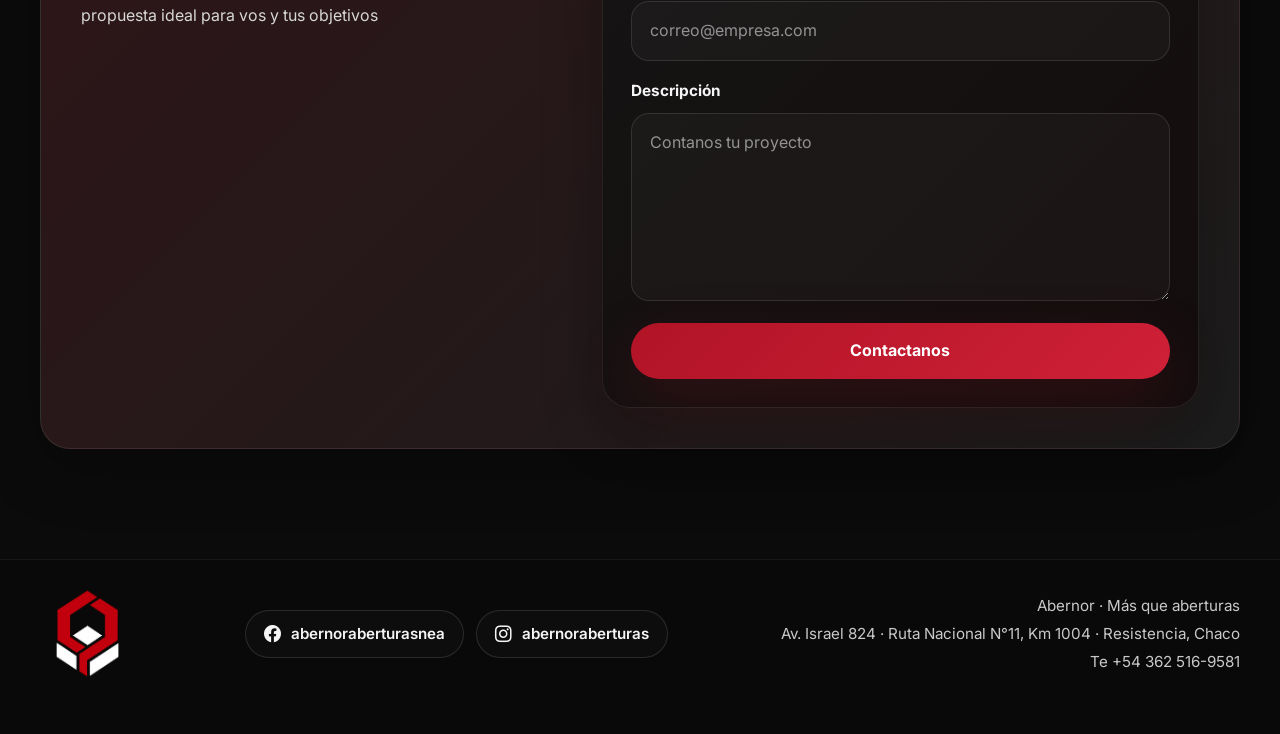
==== commit a2208a5b: "Update index.html" ====
--- a/index.html
+++ b/index.html
@@ -411,6 +411,15 @@
           <button class="gallery-card" type="button" aria-label="Abrir proyecto 11">
             <img src="./Media/Obras/11.jpg" alt="Proyecto con carpintería de aluminio y vidrio" class="gallery-image" loading="lazy" />
           </button>
+
+          <button class="gallery-card" type="button" aria-label="Abrir proyecto 12">
+            <img src="./Media/Obras/esquina.png" alt="Proyecto con carpintería de aluminio y vidrio" class="gallery-image" loading="lazy" />
+          </button>
+
+          <button class="gallery-card" type="button" aria-label="Abrir proyecto 13">
+            <img src="./Media/Obras/fachada.png" alt="Proyecto con carpintería de aluminio y vidrio" class="gallery-image" loading="lazy" />
+          </button>
+          
         </div>
       </div>
     </section>
